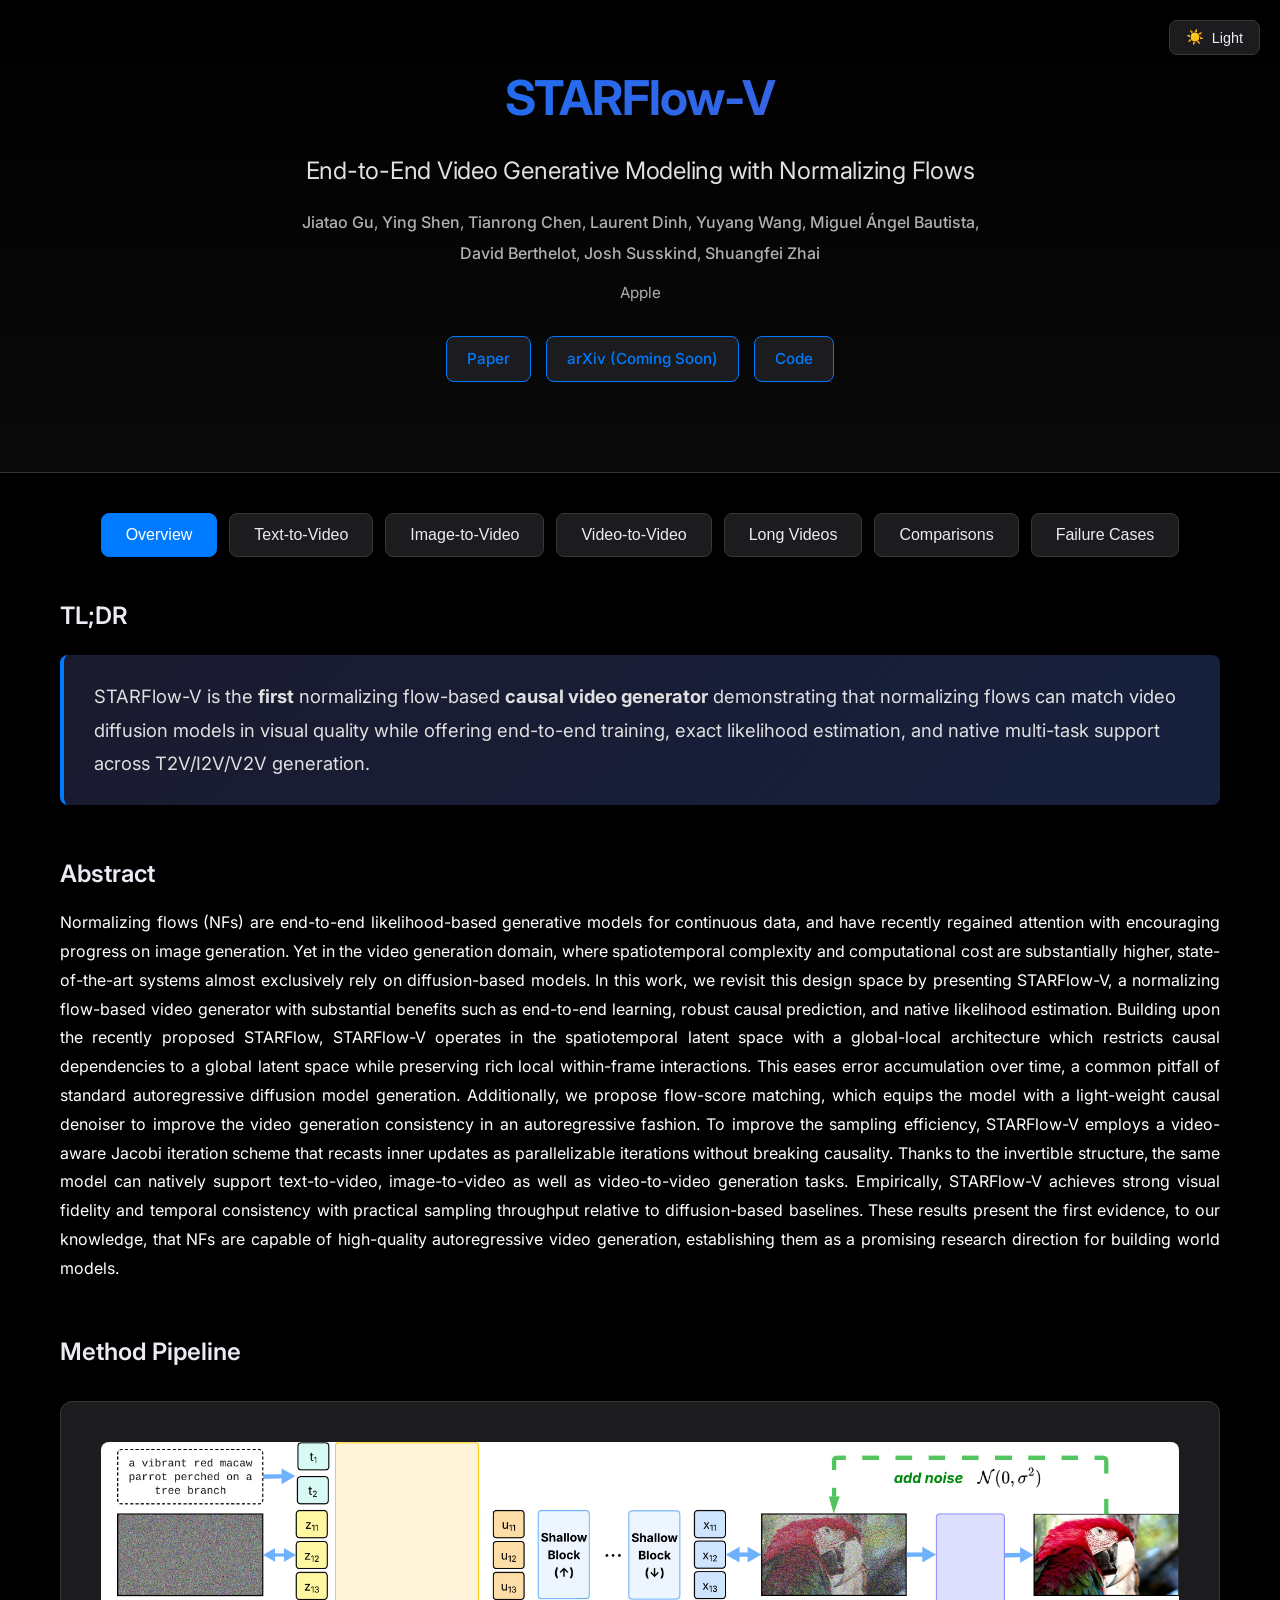
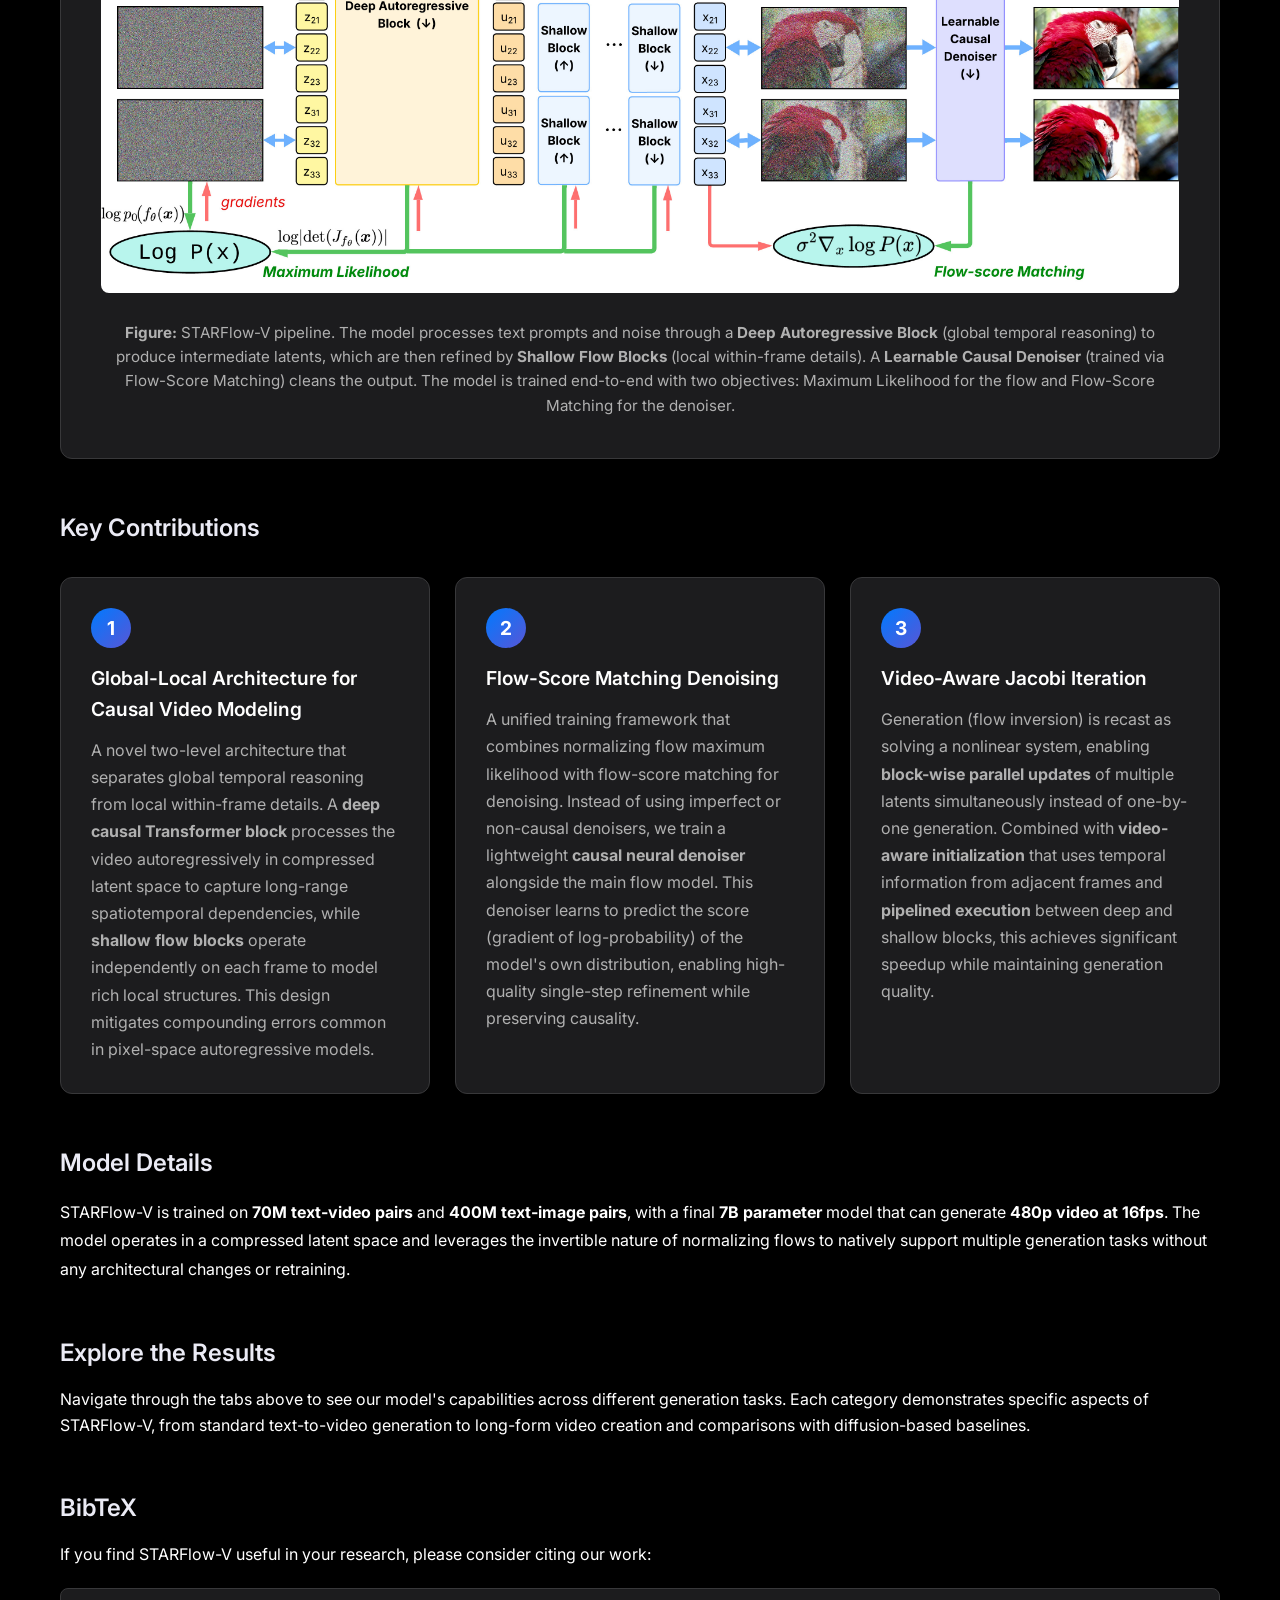
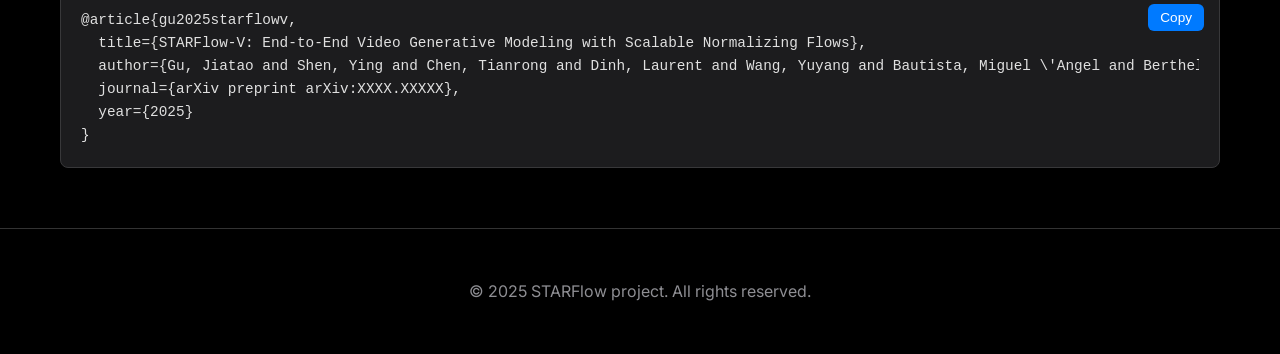
==== index.html @ ce89d1c2 "first commit" ====
<!DOCTYPE html>
<html lang="en">
<head>
    <meta charset="UTF-8">
    <meta name="viewport" content="width=device-width, initial-scale=1.0">
    <title>STARFlow-V: End-to-End Video Generative Modeling with Normalizing Flows</title>
    <link rel="preconnect" href="https://fonts.googleapis.com">
    <link rel="preconnect" href="https://fonts.gstatic.com" crossorigin>
    <link href="https://fonts.googleapis.com/css2?family=Inter:wght@300;400;500;600;700&display=swap" rel="stylesheet">
    <style>
        * { margin: 0; padding: 0; box-sizing: border-box; }

        body {
            font-family: 'Inter', system-ui, -webkit-system-font, 'Segoe UI', Roboto, sans-serif;
            background: #000;
            color: #fff;
            line-height: 1.6;
            font-weight: 400;
            transition: background-color 0.3s ease, color 0.3s ease;
        }

        body.light-mode {
            background: #fff;
            color: #000;
        }

        .container { max-width: 1200px; margin: 0 auto; padding: 0 20px; }
        
        header {
            text-align: center;
            padding: 60px 0;
            border-bottom: 1px solid #333;
            background: linear-gradient(180deg, #000 0%, #0a0a0a 100%);
            position: relative;
            transition: all 0.3s ease;
        }

        body.light-mode header {
            border-bottom: 1px solid #e0e0e0;
            background: linear-gradient(180deg, #fff 0%, #f5f5f5 100%);
        }

        header a {
            transition: color 0.2s ease;
        }

        header a:hover {
            color: #007AFF !important;
        }
        
        h1 {
            font-size: 3rem;
            font-weight: 700;
            margin-bottom: 15px;
            background: linear-gradient(135deg, #007AFF 0%, #5856D6 100%);
            -webkit-background-clip: text;
            -webkit-text-fill-color: transparent;
            background-clip: text;
            letter-spacing: -0.02em;
        }

        h2.subtitle {
            color: #E0E0E0;
            font-size: 1.5rem;
            font-weight: 400;
            letter-spacing: -0.01em;
            margin-bottom: 20px;
        }

        .subtitle {
            color: #999;
            font-size: 1.2rem;
            font-weight: 300;
            letter-spacing: 0.01em;
        }
        
        .tabs {
            display: flex;
            gap: 12px;
            margin: 40px 0;
            flex-wrap: wrap;
            justify-content: center;
        }
        
        .tab-button {
            padding: 12px 24px;
            background: #1C1C1E;
            border: 1px solid #38383A;
            color: #EBEBF5;
            cursor: pointer;
            border-radius: 8px;
            font-size: 1rem;
            font-weight: 500;
            transition: all 0.2s ease;
        }
        
        .tab-button:hover { background: #2C2C2E; transform: translateY(-2px); }
        .tab-button.active { background: #007AFF; border-color: #007AFF; color: #fff; }
        
        .tab-content { display: none; animation: fadeIn 0.3s ease; }
        .tab-content.active { display: block; }
        
        @keyframes fadeIn { from { opacity: 0; } to { opacity: 1; } }
        
        h2 { font-size: 2rem; font-weight: 600; margin-bottom: 15px; }
        h3 { font-size: 1.5rem; font-weight: 600; margin: 30px 0 15px 0; color: #EBEBF5; }
        .tab-content > p { color: #EBEBF5; margin-bottom: 40px; font-size: 1.1rem; }

        /* Overview section styles */
        .overview-section { margin-bottom: 50px; }
        .tldr-box {
            background: linear-gradient(135deg, #1a1a2e 0%, #16213e 100%);
            border-left: 4px solid #007AFF;
            padding: 25px 30px;
            border-radius: 8px;
            margin: 20px 0 40px 0;
        }
        .tldr-box p {
            font-size: 1.15rem;
            line-height: 1.8;
            color: #E0E0E0;
            margin: 0;
        }

        .contributions-grid {
            display: grid;
            grid-template-columns: repeat(3, 1fr);
            gap: 25px;
            margin: 30px 0;
        }

        .contribution-card {
            background: #1C1C1E;
            border-radius: 12px;
            padding: 30px;
            border: 1px solid #38383A;
            transition: all 0.3s ease;
        }

        .contribution-card:hover {
            transform: translateY(-4px);
            box-shadow: 0 8px 16px rgba(0, 122, 255, 0.2);
            border-color: #007AFF;
        }

        .contribution-number {
            display: inline-block;
            width: 40px;
            height: 40px;
            background: linear-gradient(135deg, #007AFF 0%, #5856D6 100%);
            border-radius: 50%;
            text-align: center;
            line-height: 40px;
            font-weight: 700;
            font-size: 1.2rem;
            margin-bottom: 15px;
        }

        .contribution-card h4 {
            font-size: 1.2rem;
            font-weight: 600;
            margin-bottom: 12px;
            color: #fff;
        }

        .contribution-card p {
            font-size: 1rem;
            line-height: 1.7;
            color: #B0B0B0;
            margin: 0;
        }

        .pipeline-diagram {
            background: #1C1C1E;
            border-radius: 12px;
            padding: 40px;
            margin: 30px 0;
            text-align: center;
            border: 1px solid #38383A;
        }

        .pipeline-diagram img {
            max-width: 100%;
            height: auto;
            border-radius: 8px;
        }

        .pipeline-placeholder {
            background: #0a0a0a;
            padding: 80px 40px;
            border-radius: 8px;
            border: 2px dashed #38383A;
        }

        .pipeline-placeholder p {
            color: #666;
            font-size: 1rem;
            margin: 0;
        }

        .paper-links {
            display: flex;
            gap: 15px;
            justify-content: center;
            margin: 30px 0;
            flex-wrap: wrap;
        }

        .paper-link {
            display: inline-flex;
            align-items: center;
            gap: 8px;
            padding: 10px 20px;
            background: #1C1C1E;
            border: 1px solid #007AFF;
            color: #007AFF;
            text-decoration: none;
            border-radius: 8px;
            font-weight: 500;
            font-size: 0.95rem;
            transition: all 0.2s ease;
        }

        .paper-link:hover {
            background: #007AFF;
            color: #fff;
            transform: translateY(-2px);
        }

        @media (max-width: 768px) {
            .contributions-grid {
                grid-template-columns: 1fr;
            }
        }
        
        .video-grid {
            display: grid;
            grid-template-columns: repeat(4, 1fr);
            gap: 30px;
            margin-bottom: 60px;
        }

        /* Image-to-Video section uses 2 columns */
        #image-to-video .video-grid {
            grid-template-columns: repeat(2, 1fr);
        }

        /* Video-to-Video section uses 3 columns */
        #video-to-video .video-grid {
            grid-template-columns: repeat(3, 1fr);
        }

        .video-item {
            background: #1C1C1E;
            border-radius: 12px;
            overflow: hidden;
            box-shadow: 0 4px 6px rgba(0, 0, 0, 0.3);
            transition: all 0.3s ease;
        }
        
        .video-item:hover { transform: translateY(-4px); box-shadow: 0 10px 20px rgba(0, 0, 0, 0.5); }
        
        video { width: 100%; display: block; background: #000; }

        .video-info { padding: 24px; }
        .video-info h3 { font-size: 1.1rem; font-weight: 600; margin-bottom: 12px; line-height: 1.4; }
        .video-details { color: #8E8E93; font-size: 0.9rem; }

        /* Image-to-Video specific styles */
        .side-by-side {
            display: grid;
            grid-template-columns: 1fr 1fr;
            gap: 10px;
        }

        .input-frame, .output-video {
            position: relative;
        }

        .input-frame img {
            width: 100%;
            display: block;
            background: #000;
            border-radius: 4px;
        }

        .side-by-side .label {
            text-align: center;
            font-size: 0.85rem;
            color: #8E8E93;
            margin-top: 8px;
            font-weight: 500;
        }

        /* Comparison specific styles */
        #comparisons .video-grid {
            display: grid;
            grid-template-columns: repeat(4, minmax(0, max-content));
            gap: 40px;
            justify-content: center;
        }

        #comparisons .video-item {
            max-width: none;
        }

        .comparison-labels {
            display: flex;
            justify-content: space-around;
            margin-bottom: 8px;
            gap: 10px;
        }

        .method-label {
            font-size: 0.55rem;
            font-weight: 400;
            color: #8E8E93;
            flex: 1;
            text-align: center;
        }

        .method-label:last-child {
            color: #007AFF;
        }

        footer { text-align: center; padding: 50px 0; border-top: 1px solid #333; margin-top: 60px; color: #8E8E93; }

        /* Back to top button */
        .back-to-top {
            position: fixed;
            bottom: 40px;
            right: 40px;
            width: 50px;
            height: 50px;
            background: #007AFF;
            color: #fff;
            border: none;
            border-radius: 50%;
            cursor: pointer;
            font-size: 24px;
            display: flex;
            align-items: center;
            justify-content: center;
            opacity: 0;
            visibility: hidden;
            transition: all 0.3s ease;
            box-shadow: 0 4px 12px rgba(0, 122, 255, 0.4);
            z-index: 1000;
        }

        .back-to-top.visible {
            opacity: 1;
            visibility: visible;
        }

        .back-to-top:hover {
            background: #0051D5;
            transform: translateY(-2px);
            box-shadow: 0 6px 16px rgba(0, 122, 255, 0.6);
        }

        /* Theme toggle button */
        .theme-toggle {
            position: absolute;
            top: 20px;
            right: 20px;
            padding: 8px 16px;
            background: #1C1C1E;
            border: 1px solid #38383A;
            color: #EBEBF5;
            cursor: pointer;
            border-radius: 8px;
            font-size: 0.9rem;
            font-weight: 500;
            transition: all 0.2s ease;
            display: flex;
            align-items: center;
            gap: 8px;
        }

        .theme-toggle:hover {
            background: #2C2C2E;
            transform: translateY(-2px);
        }

        body.light-mode .theme-toggle {
            background: #f0f0f0;
            border-color: #d0d0d0;
            color: #333;
        }

        body.light-mode .theme-toggle:hover {
            background: #e0e0e0;
        }

        /* Light mode styles */
        body.light-mode h2.subtitle {
            color: #333;
        }

        body.light-mode .subtitle {
            color: #666;
        }

        body.light-mode .tab-button {
            background: #f0f0f0;
            border-color: #d0d0d0;
            color: #333;
        }

        body.light-mode .tab-button:hover {
            background: #e0e0e0;
        }

        body.light-mode .tab-button.active {
            background: #007AFF;
            border-color: #007AFF;
            color: #fff;
        }

        body.light-mode .tldr-box {
            background: linear-gradient(135deg, #e6f0ff 0%, #e6e9ff 100%);
            border-left-color: #007AFF;
        }

        body.light-mode .tldr-box p {
            color: #333;
        }

        body.light-mode .contribution-card {
            background: #f8f8f8;
            border-color: #d0d0d0;
        }

        body.light-mode .contribution-card:hover {
            border-color: #007AFF;
        }

        body.light-mode .contribution-card h4 {
            color: #000;
        }

        body.light-mode .contribution-card p {
            color: #555;
        }

        body.light-mode .pipeline-diagram {
            background: #f8f8f8;
            border-color: #d0d0d0;
        }

        body.light-mode .pipeline-placeholder {
            background: #f0f0f0;
            border-color: #d0d0d0;
        }

        body.light-mode .pipeline-placeholder p {
            color: #999;
        }

        body.light-mode .paper-link {
            background: #f0f0f0;
            border-color: #007AFF;
            color: #007AFF;
        }

        body.light-mode .paper-link:hover {
            background: #007AFF;
            color: #fff;
        }

        body.light-mode .video-item {
            background: #f8f8f8;
            box-shadow: 0 4px 6px rgba(0, 0, 0, 0.1);
        }

        body.light-mode .video-item:hover {
            box-shadow: 0 10px 20px rgba(0, 0, 0, 0.15);
        }

        body.light-mode .video-info h3 {
            color: #000;
        }

        body.light-mode .video-details {
            color: #666;
        }

        body.light-mode .method-label {
            color: #666;
        }

        body.light-mode .method-label:last-child {
            color: #007AFF;
        }

        body.light-mode footer {
            border-top-color: #e0e0e0;
            color: #666;
        }

        body.light-mode p, body.light-mode h3 {
            color: #333;
        }

        body.light-mode h2 {
            color: #000;
        }

        body.light-mode header a {
            color: #555 !important;
        }

        body.light-mode header a:hover {
            color: #007AFF !important;
        }

        body.light-mode .pipeline-diagram p {
            color: #333 !important;
        }

        @media (max-width: 768px) {
            h1 { font-size: 2rem; }
            .subtitle { font-size: 1rem; }
            .video-grid { grid-template-columns: 1fr; gap: 20px; }
            .tabs { gap: 8px; }
            .tab-button { padding: 10px 18px; font-size: 0.9rem; }
            .back-to-top { bottom: 20px; right: 20px; width: 45px; height: 45px; font-size: 20px; }
            .theme-toggle { top: 10px; right: 10px; padding: 6px 12px; font-size: 0.85rem; }
        }
    </style>
</head>
<body>
    <header>
        <button class="theme-toggle" id="themeToggle" aria-label="Toggle theme">
            <span id="themeIcon">☀️</span>
            <span id="themeText">Light</span>
        </button>
        <div class="container">
            <h1>STARFlow-V</h1>
            <h2 class="subtitle">End-to-End Video Generative Modeling with Normalizing Flows</h2>

            <div style="margin: 20px 0; color: #B0B0B0; font-size: 1rem;">
                <p style="margin: 5px 0;">
                    <a href="https://jiataogu.me" style="font-weight: 500; color: #B0B0B0; text-decoration: none;">Jiatao Gu</a>,
                    <a href="https://yingshen-ys.github.io" style="font-weight: 500; color: #B0B0B0; text-decoration: none;">Ying Shen</a>,
                    <a href="https://scholar.google.com/citations?user=r9D3Fg50gMoC&hl=zh-CN" style="font-weight: 500; color: #B0B0B0; text-decoration: none;">Tianrong Chen</a>,
                    <a href="https://laurent-dinh.github.io" style="font-weight: 500; color: #B0B0B0; text-decoration: none;">Laurent Dinh</a>,
                    <a href="https://yuyangw.github.io" style="font-weight: 500; color: #B0B0B0; text-decoration: none;">Yuyang Wang</a>,
                    <a href="http://miguelbautista.info/" style="font-weight: 500; color: #B0B0B0; text-decoration: none;">Miguel Ángel Bautista</a>,
                    </p>
                <p style="margin: 5px 0;">
                    <a href="https://david-berthelot.github.io" style="font-weight: 500; color: #B0B0B0; text-decoration: none;">David Berthelot</a>,
                    <a href="https://scholar.google.com/citations?user=Sv2TGqsAAAAJ" style="font-weight: 500; color: #B0B0B0; text-decoration: none;">Josh Susskind</a>,
                    <a href="https://scholar.google.com/citations?user=G6vdBYsAAAAJ&hl=en" style="font-weight: 500; color: #B0B0B0; text-decoration: none;">Shuangfei Zhai</a>
                </p>
                <p style="margin: 15px 0 5px 0; font-size: 0.95rem;">
                    Apple
                </p>
            </div>

            <div class="paper-links">
                <a href="paper.pdf" class="paper-link">Paper</a>
                <a href="#" class="paper-link">arXiv (Coming Soon)</a>
                <a href="https://github.com/apple/ml-starflow" class="paper-link">Code</a>
            </div>
        </div>
    </header>

    <main>
        <div class="container">
            <nav class="tabs">
                <button class="tab-button active" data-tab="overview">Overview</button>
                <button class="tab-button" data-tab="text-to-video">Text-to-Video</button>
                <button class="tab-button" data-tab="image-to-video">Image-to-Video</button>
                <button class="tab-button" data-tab="video-to-video">Video-to-Video</button>
                <button class="tab-button" data-tab="longer-generation">Long Videos</button>
                <button class="tab-button" data-tab="comparisons">Comparisons</button>
                <button class="tab-button" data-tab="failure-cases">Failure Cases</button>
            </nav>


















































































            <section id="overview" class="tab-content active">
                <!-- <h2>Overview</h2> -->
                <div class="overview-section">
                    <h3>TL;DR</h3>
                    <div class="tldr-box">
                        <p>
                            STARFlow-V is the <b>first</b> normalizing flow-based <b>causal video generator</b> demonstrating that normalizing flows can match video diffusion models in visual quality while offering end-to-end training, exact likelihood estimation, and native multi-task support across T2V/I2V/V2V generation.
                        </p>
                    </div>
                </div>

                <div class="overview-section">
                    <h3>Abstract</h3>
                    <p style="line-height: 1.8; text-align: justify;">
                        Normalizing flows (NFs) are end-to-end likelihood-based generative models for continuous data, and have recently regained attention with encouraging progress on image generation. Yet in the video generation domain, where spatiotemporal complexity and computational cost are substantially higher, state-of-the-art systems almost exclusively rely on diffusion-based models. In this work, we revisit this design space by presenting STARFlow-V, a normalizing flow-based video generator with substantial benefits such as end-to-end learning, robust causal prediction, and native likelihood estimation. Building upon the recently proposed STARFlow, STARFlow-V operates in the spatiotemporal latent space with a global-local architecture which restricts causal dependencies to a global latent space while preserving rich local within-frame interactions. This eases error accumulation over time, a common pitfall of standard autoregressive diffusion model generation. Additionally, we propose flow-score matching, which equips the model with a light-weight causal denoiser to improve the video generation consistency in an autoregressive fashion. To improve the sampling efficiency, STARFlow-V employs a video-aware Jacobi iteration scheme that recasts inner updates as parallelizable iterations without breaking causality. Thanks to the invertible structure, the same model can natively support text-to-video, image-to-video as well as video-to-video generation tasks. Empirically, STARFlow-V achieves strong visual fidelity and temporal consistency with practical sampling throughput relative to diffusion-based baselines. These results present the first evidence, to our knowledge, that NFs are capable of high-quality autoregressive video generation, establishing them as a promising research direction for building world models.
                    </p>
                </div>

                <div class="overview-section">
                    <h3>Method Pipeline</h3>
                    <div class="pipeline-diagram">
                        <img src="pipeline_v3.jpeg" alt="STARFlow-V Pipeline">
                        <p style="margin-top: 20px; color: #B0B0B0; font-size: 0.95rem; line-height: 1.6;">
                            <strong>Figure:</strong> STARFlow-V pipeline. The model processes text prompts and noise through a
                            <strong>Deep Autoregressive Block</strong> (global temporal reasoning) to produce intermediate latents,
                            which are then refined by <strong>Shallow Flow Blocks</strong> (local within-frame details).
                            A <strong>Learnable Causal Denoiser</strong> (trained via Flow-Score Matching) cleans the output.
                            The model is trained end-to-end with two objectives: Maximum Likelihood for the flow and
                            Flow-Score Matching for the denoiser.
                        </p>
                    </div>
                </div>

                <div class="overview-section">
                    <h3>Key Contributions</h3>
                    <div class="contributions-grid">
                        <div class="contribution-card">
                            <div class="contribution-number">1</div>
                            <h4>Global-Local Architecture for Causal Video Modeling</h4>
                            <p>
                                A novel two-level architecture that separates global temporal reasoning from local within-frame details.
                                A <strong>deep causal Transformer block</strong> processes the video autoregressively in compressed latent space
                                to capture long-range spatiotemporal dependencies, while <strong>shallow flow blocks</strong> operate independently
                                on each frame to model rich local structures. This design mitigates compounding errors common in pixel-space
                                autoregressive models.
                            </p>
                        </div>

                        <div class="contribution-card">
                            <div class="contribution-number">2</div>
                            <h4>Flow-Score Matching Denoising</h4>
                            <p>
                                A unified training framework that combines normalizing flow maximum likelihood with flow-score matching
                                for denoising. Instead of using imperfect or non-causal denoisers, we train a lightweight <strong>causal
                                neural denoiser</strong> alongside the main flow model. This denoiser learns to predict the score (gradient
                                of log-probability) of the model's own distribution, enabling high-quality single-step refinement while
                                preserving causality.
                            </p>
                        </div>

                        <div class="contribution-card">
                            <div class="contribution-number">3</div>
                            <h4>Video-Aware Jacobi Iteration</h4>
                            <p>
                                Generation (flow inversion) is recast as solving a nonlinear system, enabling <strong>block-wise
                                parallel updates</strong> of multiple latents simultaneously instead of one-by-one generation.
                                Combined with <strong>video-aware initialization</strong> that uses temporal information from adjacent
                                frames and <strong>pipelined execution</strong> between deep and shallow blocks, this achieves significant
                                speedup while maintaining generation quality.
                            </p>
                        </div>
                    </div>
                </div>

                <div class="overview-section">
                    <h3>Model Details</h3>
                    <p style="line-height: 1.8;">
                        STARFlow-V is trained on <strong>70M text-video pairs</strong> and <strong>400M text-image pairs</strong>,
                        with a final <strong>7B parameter</strong> model that can generate <strong>480p video at 16fps</strong>.
                        The model operates in a compressed latent space and leverages the invertible nature of normalizing flows
                        to natively support multiple generation tasks without any architectural changes or retraining.
                    </p>
                    <!-- <p style="line-height: 1.8; margin-top: 15px;">
                        On the <strong>VBench benchmark</strong>, STARFlow-V achieves performance comparable to recent autoregressive
                        diffusion models, significantly closing the quality gap between normalizing flows and diffusion models for
                        video generation. The model demonstrates superior temporal consistency, especially in long-horizon generation
                        (up to 30 seconds), where competing autoregressive models often exhibit blurring, color drift, or content collapse.
                    </p> -->
                </div>

                <div class="overview-section">
                    <h3>Explore the Results</h3>
                    <p>
                        Navigate through the tabs above to see our model's capabilities across different generation tasks.
                        Each category demonstrates specific aspects of STARFlow-V, from standard text-to-video generation
                        to long-form video creation and comparisons with diffusion-based baselines.
                    </p>
                </div>

                <div class="overview-section">
                    <h3>BibTeX</h3>
                    <p style="margin-bottom: 20px;">If you find STARFlow-V useful in your research, please consider citing our work:</p>
                    <div style="background: #1C1C1E; border-radius: 8px; padding: 20px; border: 1px solid #38383A; position: relative;">
                        <button onclick="copyBibtex()" style="position: absolute; top: 15px; right: 15px; padding: 6px 12px; background: #007AFF; color: white; border: none; border-radius: 6px; cursor: pointer; font-size: 0.85rem; font-weight: 500;">Copy</button>
                        <pre id="bibtex-code" style="margin: 0; color: #E0E0E0; font-family: 'Courier New', monospace; font-size: 0.9rem; line-height: 1.6; overflow-x: auto; padding-right: 80px;">@article{gu2025starflowv,
  title={STARFlow-V: End-to-End Video Generative Modeling with Scalable Normalizing Flows},
  author={Gu, Jiatao and Shen, Ying and Chen, Tianrong and Dinh, Laurent and Wang, Yuyang and Bautista, Miguel \'Angel and Berthelot, David and Susskind, Josh and Zhai, Shuangfei},
  journal={arXiv preprint arXiv:XXXX.XXXXX},
  year={2025}
}</pre>
                    </div>
                </div>
            </section>

            <section id="text-to-video" class="tab-content">

                <h2>Text-to-Video Generation</h2>
                <p>Our model generates high-quality videos directly from text descriptions.</p>

                <div class="video-grid">
                    <div class="video-item">
                        <video autoplay muted loop playsinline controls>
                            <source src="videos/text-to-video/a_border_collie_balancing_on.mp4" type="video/mp4">
                        </video>
                        <div class="video-info">
                            <h3>"a border collie balancing on a fallen log over a shallow stream; locked-off shot with gentle world motion; natural lighting"</h3>
                            <p class="video-details">480p • 16fps • 5s</p>
                        </div>
                    </div>
                    <div class="video-item">
                        <video autoplay muted loop playsinline controls>
                            <source src="videos/text-to-video/a_campfire_crackling_with_embers.mp4" type="video/mp4">
                        </video>
                        <div class="video-info">
                            <h3>"a campfire crackling with embers lifting; static shot; night warmth, ultra-realistic, 4K 2"</h3>
                            <p class="video-details">480p • 16fps • 5s</p>
                        </div>
                    </div>
                    <div class="video-item">
                        <video autoplay muted loop playsinline controls>
                            <source src="videos/text-to-video/a_cassowary_stepping_through_rainforest.mp4" type="video/mp4">
                        </video>
                        <div class="video-info">
                            <h3>"a cassowary stepping through rainforest shade; locked-off telephoto with soft bokeh; golden-hour warmth, ultra-realistic, 4K."</h3>
                            <p class="video-details">480p • 16fps • 5s</p>
                        </div>
                    </div>
                    <div class="video-item">
                        <video autoplay muted loop playsinline controls>
                            <source src="videos/text-to-video/a_chameleon_rolling_its_eyes.mp4" type="video/mp4">
                        </video>
                        <div class="video-info">
                            <h3>"a chameleon rolling its eyes in different directions; handheld with minimal sway; overcast soft light, ultra-realistic, 4K; soft"</h3>
                            <p class="video-details">480p • 16fps • 5s</p>
                        </div>
                    </div>
                    <div class="video-item">
                        <video autoplay muted loop playsinline controls>
                            <source src="videos/text-to-video/a_chef_tossing_vegetables_in.mp4" type="video/mp4">
                        </video>
                        <div class="video-info">
                            <h3>"a chef tossing vegetables in a pan; medium shot; stovetop glow, ultra-realistic, 4K."</h3>
                            <p class="video-details">480p • 16fps • 5s</p>
                        </div>
                    </div>
                    <div class="video-item">
                        <video autoplay muted loop playsinline controls>
                            <source src="videos/text-to-video/a_chipmunk_stuffing_seeds_into.mp4" type="video/mp4">
                        </video>
                        <div class="video-info">
                            <h3>"a chipmunk stuffing seeds into full cheeks; locked-off shot with gentle world motion; blue-hour ambience, ultra-realistic, 4K; l"</h3>
                            <p class="video-details">480p • 16fps • 5s</p>
                        </div>
                    </div>
                    <div class="video-item">
                        <video autoplay muted loop playsinline controls>
                            <source src="videos/text-to-video/a_colorful_nebula_drifting_with.mp4" type="video/mp4">
                        </video>
                        <div class="video-info">
                            <h3>"a colorful nebula drifting with subtle motion; locked-off shot with gentle world motion; natural lighting, ultra-realistic, 4K;"</h3>
                            <p class="video-details">480p • 16fps • 5s</p>
                        </div>
                    </div>
                    <div class="video-item">
                        <video autoplay muted loop playsinline controls>
                            <source src="videos/text-to-video/a_corgi_wearing_neonpink_sunglasses.mp4" type="video/mp4">
                        </video>
                        <div class="video-info">
                            <h3>"a corgi wearing neon-pink sunglasses on a sunlit pier; drone orbit with steady altitude hold; light film grain for realism; gold"</h3>
                            <p class="video-details">480p • 16fps • 5s</p>
                        </div>
                    </div>
                    <div class="video-item">
                        <video autoplay muted loop playsinline controls>
                            <source src="videos/text-to-video/a_giant_panda_nibbling_a.mp4" type="video/mp4">
                        </video>
                        <div class="video-info">
                            <h3>"a giant panda nibbling a bamboo shoot; cinematic handheld at eye level; natural lighting, ultra-realistic, 4K."</h3>
                            <p class="video-details">480p • 16fps • 5s</p>
                        </div>
                    </div>
                    <div class="video-item">
                        <video autoplay muted loop playsinline controls>
                            <source src="videos/text-to-video/a_heron_stepping_carefully_in.mp4" type="video/mp4">
                        </video>
                        <div class="video-info">
                            <h3>"a heron stepping carefully in marsh shallows; handheld with minimal sway; overcast soft light, ultra-realistic, 4K; soft depth o"</h3>
                            <p class="video-details">480p • 16fps • 5s</p>
                        </div>
                    </div>
                    <div class="video-item">
                        <video autoplay muted loop playsinline controls>
                            <source src="videos/text-to-video/a_humanoid_robot_practicing_slow.mp4" type="video/mp4">
                        </video>
                        <div class="video-info">
                            <h3>"a humanoid robot practicing slow tai chi in a plaza; handheld with minimal sway; blue-hour ambience, ultra-realistic, 4K; occasi"</h3>
                            <p class="video-details">480p • 16fps • 5s</p>
                        </div>
                    </div>
                    <div class="video-item">
                        <video autoplay muted loop playsinline controls>
                            <source src="videos/text-to-video/a_kettle_venting_steam_on.mp4" type="video/mp4">
                        </video>
                        <div class="video-info">
                            <h3>"a kettle venting steam on a stove; static composition with foreground elements drifting; light film grain for realism; window li"</h3>
                            <p class="video-details">480p • 16fps • 5s</p>
                        </div>
                    </div>
                    <div class="video-item">
                        <video autoplay muted loop playsinline controls>
                            <source src="videos/text-to-video/a_penguin_waddling_across_wet.mp4" type="video/mp4">
                        </video>
                        <div class="video-info">
                            <h3>"a penguin waddling across wet rocks; gentle push-in from a stable tripod; overcast soft light, ultra-realistic, 4K; soft depth o"</h3>
                            <p class="video-details">480p • 16fps • 5s</p>
                        </div>
                    </div>
                    <div class="video-item">
                        <video autoplay muted loop playsinline controls>
                            <source src="videos/text-to-video/a_potter_shaping_clay_on.mp4" type="video/mp4">
                        </video>
                        <div class="video-info">
                            <h3>"a potter shaping clay on a spinning wheel; low-angle tilt up revealing the scene; occasional lens flare at frame edge; clean stu"</h3>
                            <p class="video-details">480p • 16fps • 5s</p>
                        </div>
                    </div>
                    <div class="video-item">
                        <video autoplay muted loop playsinline controls>
                            <source src="videos/text-to-video/a_puffin_turning_its_head.mp4" type="video/mp4">
                        </video>
                        <div class="video-info">
                            <h3>"a puffin turning its head with a beak full of fish; gentle push-in from a stable tripod; natural lighting, ultra-realistic, 4K;"</h3>
                            <p class="video-details">480p • 16fps • 5s</p>
                        </div>
                    </div>
                    <div class="video-item">
                        <video autoplay muted loop playsinline controls>
                            <source src="videos/text-to-video/a_rooftop_garden_swaying_in.mp4" type="video/mp4">
                        </video>
                        <div class="video-info">
                            <h3>"a rooftop garden swaying in wind; smooth dolly-in along ground-level sliders; soft depth of field and creamy bokeh; candlelit gl"</h3>
                            <p class="video-details">480p • 16fps • 5s</p>
                        </div>
                    </div>
                    <div class="video-item">
                        <video autoplay muted loop playsinline controls>
                            <source src="videos/text-to-video/a_sailboat_drifting_on_calm.mp4" type="video/mp4">
                        </video>
                        <div class="video-info">
                            <h3>"a sailboat drifting on calm water; wide shot; hazy sunlight, ultra-realistic, 4K."</h3>
                            <p class="video-details">480p • 16fps • 5s</p>
                        </div>
                    </div>
                    <div class="video-item">
                        <video autoplay muted loop playsinline controls>
                            <source src="videos/text-to-video/a_sheep_flock_drifting_across.mp4" type="video/mp4">
                        </video>
                        <div class="video-info">
                            <h3>"a sheep flock drifting across a grassy hillside; locked-off shot with gentle world motion; golden-hour warmth, ultra-realistic,"</h3>
                            <p class="video-details">480p • 16fps • 5s</p>
                        </div>
                    </div>
                    <div class="video-item">
                        <video autoplay muted loop playsinline controls>
                            <source src="videos/text-to-video/a_skier_floating_through_fresh.mp4" type="video/mp4">
                        </video>
                        <div class="video-info">
                            <h3>"a skier floating through fresh powder; slow gimbal push-in with subtle handheld micro-shake; light film grain for realism; misty"</h3>
                            <p class="video-details">480p • 16fps • 5s</p>
                        </div>
                    </div>
                    <div class="video-item">
                        <video autoplay muted loop playsinline controls>
                            <source src="videos/text-to-video/a_small_service_robot_trundling.mp4" type="video/mp4">
                        </video>
                        <div class="video-info">
                            <h3>"a small service robot trundling down a neon alley; handheld with minimal sway; blue-hour ambience, ultra-realistic, 4K; natural"</h3>
                            <p class="video-details">480p • 16fps • 5s</p>
                        </div>
                    </div>
                    <div class="video-item">
                        <video autoplay muted loop playsinline controls>
                            <source src="videos/text-to-video/a_snail_extending_its_eyestalks.mp4" type="video/mp4">
                        </video>
                        <div class="video-info">
                            <h3>"a snail extending its eyestalks after a light mist; gentle push-in from a stable tripod; blue-hour ambience, ultra-realistic, 4K"</h3>
                            <p class="video-details">480p • 16fps • 5s</p>
                        </div>
                    </div>
                    <div class="video-item">
                        <video autoplay muted loop playsinline controls>
                            <source src="videos/text-to-video/a_starfish_gripping_a_tidepool.mp4" type="video/mp4">
                        </video>
                        <div class="video-info">
                            <h3>"a starfish gripping a tidepool rock as water swirls; gentle push-in from a stable tripod; natural lighting, ultra-realistic, 4K;"</h3>
                            <p class="video-details">480p • 16fps • 5s</p>
                        </div>
                    </div>
                    <div class="video-item">
                        <video autoplay muted loop playsinline controls>
                            <source src="videos/text-to-video/a_tram_sliding_past_in.mp4" type="video/mp4">
                        </video>
                        <div class="video-info">
                            <h3>"a tram sliding past in light rain; handheld follow with natural breathing sway; a faint fingerprint smudge catching light; harsh"</h3>
                            <p class="video-details">480p • 16fps • 5s</p>
                        </div>
                    </div>
                    <div class="video-item">
                        <video autoplay muted loop playsinline controls>
                            <source src="videos/text-to-video/a_zebra_flicking_its_tail.mp4" type="video/mp4">
                        </video>
                        <div class="video-info">
                            <h3>"a zebra flicking its tail in warm savanna light; slow pan across the scene; golden-hour warmth, ultra-realistic, 4K; light film"</h3>
                            <p class="video-details">480p • 16fps • 5s</p>
                        </div>
                    </div>
                    <div class="video-item">
                        <video autoplay muted loop playsinline controls>
                            <source src="videos/text-to-video/aerial_shot_flying_low_over.mp4" type="video/mp4">
                        </video>
                        <div class="video-info">
                            <h3>"aerial shot flying low over rolling sand dunes patterned by the wind."</h3>
                            <p class="video-details">480p • 16fps • 5s</p>
                        </div>
                    </div>
                    <div class="video-item">
                        <video autoplay muted loop playsinline controls>
                            <source src="videos/text-to-video/an_ostrich_scanning_an_open.mp4" type="video/mp4">
                        </video>
                        <div class="video-info">
                            <h3>"an ostrich scanning an open plain; slow gimbal push-in; overcast soft light; ultra-realistic, 4K."</h3>
                            <p class="video-details">480p • 16fps • 5s</p>
                        </div>
                    </div>
                    <div class="video-item">
                        <video autoplay muted loop playsinline controls>
                            <source src="videos/text-to-video/carbonation_rising_in_a_glass.mp4" type="video/mp4">
                        </video>
                        <div class="video-info">
                            <h3>"carbonation rising in a glass of seltzer; shallow parallax orbit at chest height; tiny focus breathing during rack focus; golden"</h3>
                            <p class="video-details">480p • 16fps • 5s</p>
                        </div>
                    </div>
                    <div class="video-item">
                        <video autoplay muted loop playsinline controls>
                            <source src="videos/text-to-video/cherry_blossoms_falling_along_a.mp4" type="video/mp4">
                        </video>
                        <div class="video-info">
                            <h3>"cherry blossoms falling along a riverside path; locked-off shot with gentle world motion; natural lighting, ultra-realistic, 4K;"</h3>
                            <p class="video-details">480p • 16fps • 5s</p>
                        </div>
                    </div>
                    <div class="video-item">
                        <video autoplay muted loop playsinline controls>
                            <source src="videos/text-to-video/closeup_shot_of_a_wind.mp4" type="video/mp4">
                        </video>
                        <div class="video-info">
                            <h3>"close-up shot of a wind chime gently moving and ringing in a light breeze."</h3>
                            <p class="video-details">480p • 16fps • 5s</p>
                        </div>
                    </div>
                    <div class="video-item">
                        <video autoplay muted loop playsinline controls>
                            <source src="videos/text-to-video/drone_shot_flying_low_over.mp4" type="video/mp4">
                        </video>
                        <div class="video-info">
                            <h3>"drone shot flying low over a lavender field with rows converging to the horizon."</h3>
                            <p class="video-details">480p • 16fps • 5s</p>
                        </div>
                    </div>
                    <div class="video-item">
                        <video autoplay muted loop playsinline controls>
                            <source src="videos/text-to-video/forward_dolly_shot_through_a.mp4" type="video/mp4">
                        </video>
                        <div class="video-info">
                            <h3>" forward dolly shot through a narrow alley full of hanging lanterns and street food stalls."</h3>
                            <p class="video-details">480p • 16fps • 5s</p>
                        </div>
                    </div>
                    <div class="video-item">
                        <video autoplay muted loop playsinline controls>
                            <source src="videos/text-to-video/lavender_swaying_with_bees_passing.mp4" type="video/mp4">
                        </video>
                        <div class="video-info">
                            <h3>"lavender swaying with bees passing through; gentle push-in from a stable tripod; overcast soft light, ultra-realistic, 4K; soft"</h3>
                            <p class="video-details">480p • 16fps • 5s</p>
                        </div>
                    </div>
                    <div class="video-item">
                        <video autoplay muted loop playsinline controls>
                            <source src="videos/text-to-video/macro_shot_of_a_ladybug.mp4" type="video/mp4">
                        </video>
                        <div class="video-info">
                            <h3>" macro shot of a ladybug crawling along the edge of a green leaf."</h3>
                            <p class="video-details">480p • 16fps • 5s</p>
                        </div>
                    </div>
                    <div class="video-item">
                        <video autoplay muted loop playsinline controls>
                            <source src="videos/text-to-video/macro_shot_of_ink_swirling.mp4" type="video/mp4">
                        </video>
                        <div class="video-info">
                            <h3>" macro shot of ink swirling and mixing in a glass of water against a white background."</h3>
                            <p class="video-details">480p • 16fps • 5s</p>
                        </div>
                    </div>
                    <div class="video-item">
                        <video autoplay muted loop playsinline controls>
                            <source src="videos/text-to-video/macro_shot_of_raindrops_rippling.mp4" type="video/mp4">
                        </video>
                        <div class="video-info">
                            <h3>" macro shot of raindrops rippling on a calm pond with concentric circles overlapping."</h3>
                            <p class="video-details">480p • 16fps • 5s</p>
                        </div>
                    </div>
                    <div class="video-item">
                        <video autoplay muted loop playsinline controls>
                            <source src="videos/text-to-video/paper_lanterns_bobbing_in_a.mp4" type="video/mp4">
                        </video>
                        <div class="video-info">
                            <h3>"paper lanterns bobbing in a night festival; over-the-shoulder follow maintaining subject center; soft depth of field and creamy"</h3>
                            <p class="video-details">480p • 16fps • 5s</p>
                        </div>
                    </div>
                    <div class="video-item">
                        <video autoplay muted loop playsinline controls>
                            <source src="videos/text-to-video/shot_of_a_drone_circling.mp4" type="video/mp4">
                        </video>
                        <div class="video-info">
                            <h3>" shot of a drone circling a small island surrounded by clear blue water."</h3>
                            <p class="video-details">480p • 16fps • 5s</p>
                        </div>
                    </div>
                    <div class="video-item">
                        <video autoplay muted loop playsinline controls>
                            <source src="videos/text-to-video/shot_of_a_drone_flying.mp4" type="video/mp4">
                        </video>
                        <div class="video-info">
                            <h3>" shot of a drone flying over a patch of colorful autumn forest."</h3>
                            <p class="video-details">480p • 16fps • 5s</p>
                        </div>
                    </div>
                    <div class="video-item">
                        <video autoplay muted loop playsinline controls>
                            <source src="videos/text-to-video/shot_of_a_snow_globe.mp4" type="video/mp4">
                        </video>
                        <div class="video-info">
                            <h3>" shot of a snow globe being shaken, flakes swirling around a tiny village."</h3>
                            <p class="video-details">480p • 16fps • 5s</p>
                        </div>
                    </div>
                    <div class="video-item">
                        <video autoplay muted loop playsinline controls>
                            <source src="videos/text-to-video/steam_rising_from_a_cup.mp4" type="video/mp4">
                        </video>
                        <div class="video-info">
                            <h3>"steam rising from a cup of tea by a window; locked-off shot; soft morning light, ultra-realistic, 4K. 2"</h3>
                            <p class="video-details">480p • 16fps • 5s</p>
                        </div>
                    </div>
                    <div class="video-item">
                        <video autoplay muted loop playsinline controls>
                            <source src="videos/text-to-video/timelapse_of_stars_streaking_across.mp4" type="video/mp4">
                        </video>
                        <div class="video-info">
                            <h3>" timelapse of stars streaking across the night sky above a desert landscape."</h3>
                            <p class="video-details">480p • 16fps • 5s</p>
                        </div>
                    </div>
                    <div class="video-item">
                        <video autoplay muted loop playsinline controls>
                            <source src="videos/text-to-video/underwater_shot_of_koi_fish.mp4" type="video/mp4">
                        </video>
                        <div class="video-info">
                            <h3>" underwater shot of koi fish gliding past colorful pebbles in a clear pond."</h3>
                            <p class="video-details">480p • 16fps • 5s</p>
                        </div>
                    </div>
                    <div class="video-item">
                        <video autoplay muted loop playsinline controls>
                            <source src="videos/text-to-video/wide_shot_of_waves_crashing.mp4" type="video/mp4">
                        </video>
                        <div class="video-info">
                            <h3>" wide shot of waves crashing dramatically against black volcanic rocks at the coast."</h3>
                            <p class="video-details">480p • 16fps • 5s</p>
                        </div>
                    </div>
                    <div class="video-item">
                        <video autoplay muted loop playsinline controls>
                            <source src="videos/text-to-video/wisteria_clusters_swinging_under_a.mp4" type="video/mp4">
                        </video>
                        <div class="video-info">
                            <h3>"wisteria clusters swinging under a pergola; locked-off shot with gentle world motion; natural lighting, ultra-realistic, 4K; lig"</h3>
                            <p class="video-details">480p • 16fps • 5s</p>
                        </div>
                    </div>
                </div>
            </section>

            <section id="image-to-video" class="tab-content">
                <h2>Image-to-Video Generation</h2>
                <p>Generate videos from input images while maintaining temporal consistency. Due to the autoregressive nature of our model, we don't need to change the architecture at all—one model handles all tasks seamlessly.</p>

                <div class="video-grid">
                    <div class="video-item image-to-video-item">
                        <div class="side-by-side">
                            <div class="input-frame">
                                <img src="videos/image-to-video/001.png" alt="Input image">
                                <p class="label">Input Image</p>
                            </div>
                            <div class="output-video">
                                <video autoplay muted loop playsinline controls>
                                    <source src="videos/image-to-video/001.mp4" type="video/mp4">
                                </video>
                                <p class="label">Generated Video</p>
                            </div>
                        </div>
                        <div class="video-info">
                            <p class="video-details">480p • 16fps • 5s</p>
                        </div>
                    </div>
                    <div class="video-item image-to-video-item">
                        <div class="side-by-side">
                            <div class="input-frame">
                                <img src="videos/image-to-video/002.png" alt="Input image">
                                <p class="label">Input Image</p>
                            </div>
                            <div class="output-video">
                                <video autoplay muted loop playsinline controls>
                                    <source src="videos/image-to-video/002.mp4" type="video/mp4">
                                </video>
                                <p class="label">Generated Video</p>
                            </div>
                        </div>
                        <div class="video-info">
                            <p class="video-details">480p • 16fps • 5s</p>
                        </div>
                    </div>
                    <div class="video-item image-to-video-item">
                        <div class="side-by-side">
                            <div class="input-frame">
                                <img src="videos/image-to-video/003.png" alt="Input image">
                                <p class="label">Input Image</p>
                            </div>
                            <div class="output-video">
                                <video autoplay muted loop playsinline controls>
                                    <source src="videos/image-to-video/003.mp4" type="video/mp4">
                                </video>
                                <p class="label">Generated Video</p>
                            </div>
                        </div>
                        <div class="video-info">
                            <p class="video-details">480p • 16fps • 5s</p>
                        </div>
                    </div>
                    <div class="video-item image-to-video-item">
                        <div class="side-by-side">
                            <div class="input-frame">
                                <img src="videos/image-to-video/004.png" alt="Input image">
                                <p class="label">Input Image</p>
                            </div>
                            <div class="output-video">
                                <video autoplay muted loop playsinline controls>
                                    <source src="videos/image-to-video/004.mp4" type="video/mp4">
                                </video>
                                <p class="label">Generated Video</p>
                            </div>
                        </div>
                        <div class="video-info">
                            <p class="video-details">480p • 16fps • 5s</p>
                        </div>
                    </div>
                    <div class="video-item image-to-video-item">
                        <div class="side-by-side">
                            <div class="input-frame">
                                <img src="videos/image-to-video/005.png" alt="Input image">
                                <p class="label">Input Image</p>
                            </div>
                            <div class="output-video">
                                <video autoplay muted loop playsinline controls>
                                    <source src="videos/image-to-video/005.mp4" type="video/mp4">
                                </video>
                                <p class="label">Generated Video</p>
                            </div>
                        </div>
                        <div class="video-info">
                            <p class="video-details">480p • 16fps • 5s</p>
                        </div>
                    </div>
                    <div class="video-item image-to-video-item">
                        <div class="side-by-side">
                            <div class="input-frame">
                                <img src="videos/image-to-video/006.png" alt="Input image">
                                <p class="label">Input Image</p>
                            </div>
                            <div class="output-video">
                                <video autoplay muted loop playsinline controls>
                                    <source src="videos/image-to-video/006.mp4" type="video/mp4">
                                </video>
                                <p class="label">Generated Video</p>
                            </div>
                        </div>
                        <div class="video-info">
                            <p class="video-details">480p • 16fps • 5s</p>
                        </div>
                    </div>
                    <div class="video-item image-to-video-item">
                        <div class="side-by-side">
                            <div class="input-frame">
                                <img src="videos/image-to-video/007.png" alt="Input image">
                                <p class="label">Input Image</p>
                            </div>
                            <div class="output-video">
                                <video autoplay muted loop playsinline controls>
                                    <source src="videos/image-to-video/007.mp4" type="video/mp4">
                                </video>
                                <p class="label">Generated Video</p>
                            </div>
                        </div>
                        <div class="video-info">
                            <p class="video-details">480p • 16fps • 5s</p>
                        </div>
                    </div>
                    <div class="video-item image-to-video-item">
                        <div class="side-by-side">
                            <div class="input-frame">
                                <img src="videos/image-to-video/008.png" alt="Input image">
                                <p class="label">Input Image</p>
                            </div>
                            <div class="output-video">
                                <video autoplay muted loop playsinline controls>
                                    <source src="videos/image-to-video/008.mp4" type="video/mp4">
                                </video>
                                <p class="label">Generated Video</p>
                            </div>
                        </div>
                        <div class="video-info">
                            <p class="video-details">480p • 16fps • 5s</p>
                        </div>
                    </div>
                    <div class="video-item image-to-video-item">
                        <div class="side-by-side">
                            <div class="input-frame">
                                <img src="videos/image-to-video/009.png" alt="Input image">
                                <p class="label">Input Image</p>
                            </div>
                            <div class="output-video">
                                <video autoplay muted loop playsinline controls>
                                    <source src="videos/image-to-video/009.mp4" type="video/mp4">
                                </video>
                                <p class="label">Generated Video</p>
                            </div>
                        </div>
                        <div class="video-info">
                            <p class="video-details">480p • 16fps • 5s</p>
                        </div>
                    </div>
                    <div class="video-item image-to-video-item">
                        <div class="side-by-side">
                            <div class="input-frame">
                                <img src="videos/image-to-video/010.png" alt="Input image">
                                <p class="label">Input Image</p>
                            </div>
                            <div class="output-video">
                                <video autoplay muted loop playsinline controls>
                                    <source src="videos/image-to-video/010.mp4" type="video/mp4">
                                </video>
                                <p class="label">Generated Video</p>
                            </div>
                        </div>
                        <div class="video-info">
                            <p class="video-details">480p • 16fps • 5s</p>
                        </div>
                    </div>
                    <div class="video-item image-to-video-item">
                        <div class="side-by-side">
                            <div class="input-frame">
                                <img src="videos/image-to-video/011.png" alt="Input image">
                                <p class="label">Input Image</p>
                            </div>
                            <div class="output-video">
                                <video autoplay muted loop playsinline controls>
                                    <source src="videos/image-to-video/011.mp4" type="video/mp4">
                                </video>
                                <p class="label">Generated Video</p>
                            </div>
                        </div>
                        <div class="video-info">
                            <p class="video-details">480p • 16fps • 5s</p>
                        </div>
                    </div>
                    <div class="video-item image-to-video-item">
                        <div class="side-by-side">
                            <div class="input-frame">
                                <img src="videos/image-to-video/012.png" alt="Input image">
                                <p class="label">Input Image</p>
                            </div>
                            <div class="output-video">
                                <video autoplay muted loop playsinline controls>
                                    <source src="videos/image-to-video/012.mp4" type="video/mp4">
                                </video>
                                <p class="label">Generated Video</p>
                            </div>
                        </div>
                        <div class="video-info">
                            <p class="video-details">480p • 16fps • 5s</p>
                        </div>
                    </div>
                    <div class="video-item image-to-video-item">
                        <div class="side-by-side">
                            <div class="input-frame">
                                <img src="videos/image-to-video/013.png" alt="Input image">
                                <p class="label">Input Image</p>
                            </div>
                            <div class="output-video">
                                <video autoplay muted loop playsinline controls>
                                    <source src="videos/image-to-video/013.mp4" type="video/mp4">
                                </video>
                                <p class="label">Generated Video</p>
                            </div>
                        </div>
                        <div class="video-info">
                            <p class="video-details">480p • 16fps • 5s</p>
                        </div>
                    </div>
                    <div class="video-item image-to-video-item">
                        <div class="side-by-side">
                            <div class="input-frame">
                                <img src="videos/image-to-video/014.png" alt="Input image">
                                <p class="label">Input Image</p>
                            </div>
                            <div class="output-video">
                                <video autoplay muted loop playsinline controls>
                                    <source src="videos/image-to-video/014.mp4" type="video/mp4">
                                </video>
                                <p class="label">Generated Video</p>
                            </div>
                        </div>
                        <div class="video-info">
                            <p class="video-details">480p • 16fps • 5s</p>
                        </div>
                    </div>
                    <div class="video-item image-to-video-item">
                        <div class="side-by-side">
                            <div class="input-frame">
                                <img src="videos/image-to-video/015.png" alt="Input image">
                                <p class="label">Input Image</p>
                            </div>
                            <div class="output-video">
                                <video autoplay muted loop playsinline controls>
                                    <source src="videos/image-to-video/015.mp4" type="video/mp4">
                                </video>
                                <p class="label">Generated Video</p>
                            </div>
                        </div>
                        <div class="video-info">
                            <p class="video-details">480p • 16fps • 5s</p>
                        </div>
                    </div>
                    <div class="video-item image-to-video-item">
                        <div class="side-by-side">
                            <div class="input-frame">
                                <img src="videos/image-to-video/016.png" alt="Input image">
                                <p class="label">Input Image</p>
                            </div>
                            <div class="output-video">
                                <video autoplay muted loop playsinline controls>
                                    <source src="videos/image-to-video/016.mp4" type="video/mp4">
                                </video>
                                <p class="label">Generated Video</p>
                            </div>
                        </div>
                        <div class="video-info">
                            <p class="video-details">480p • 16fps • 5s</p>
                        </div>
                    </div>
                    <div class="video-item image-to-video-item">
                        <div class="side-by-side">
                            <div class="input-frame">
                                <img src="videos/image-to-video/017.png" alt="Input image">
                                <p class="label">Input Image</p>
                            </div>
                            <div class="output-video">
                                <video autoplay muted loop playsinline controls>
                                    <source src="videos/image-to-video/017.mp4" type="video/mp4">
                                </video>
                                <p class="label">Generated Video</p>
                            </div>
                        </div>
                        <div class="video-info">
                            <p class="video-details">480p • 16fps • 5s</p>
                        </div>
                    </div>
                    <div class="video-item image-to-video-item">
                        <div class="side-by-side">
                            <div class="input-frame">
                                <img src="videos/image-to-video/018.png" alt="Input image">
                                <p class="label">Input Image</p>
                            </div>
                            <div class="output-video">
                                <video autoplay muted loop playsinline controls>
                                    <source src="videos/image-to-video/018.mp4" type="video/mp4">
                                </video>
                                <p class="label">Generated Video</p>
                            </div>
                        </div>
                        <div class="video-info">
                            <p class="video-details">480p • 16fps • 5s</p>
                        </div>
                    </div>
                    <div class="video-item image-to-video-item">
                        <div class="side-by-side">
                            <div class="input-frame">
                                <img src="videos/image-to-video/019.png" alt="Input image">
                                <p class="label">Input Image</p>
                            </div>
                            <div class="output-video">
                                <video autoplay muted loop playsinline controls>
                                    <source src="videos/image-to-video/019.mp4" type="video/mp4">
                                </video>
                                <p class="label">Generated Video</p>
                            </div>
                        </div>
                        <div class="video-info">
                            <p class="video-details">480p • 16fps • 5s</p>
                        </div>
                    </div>
                    <div class="video-item image-to-video-item">
                        <div class="side-by-side">
                            <div class="input-frame">
                                <img src="videos/image-to-video/020.png" alt="Input image">
                                <p class="label">Input Image</p>
                            </div>
                            <div class="output-video">
                                <video autoplay muted loop playsinline controls>
                                    <source src="videos/image-to-video/020.mp4" type="video/mp4">
                                </video>
                                <p class="label">Generated Video</p>
                            </div>
                        </div>
                        <div class="video-info">
                            <p class="video-details">480p • 16fps • 5s</p>
                        </div>
                    </div>
                    <div class="video-item image-to-video-item">
                        <div class="side-by-side">
                            <div class="input-frame">
                                <img src="videos/image-to-video/021.png" alt="Input image">
                                <p class="label">Input Image</p>
                            </div>
                            <div class="output-video">
                                <video autoplay muted loop playsinline controls>
                                    <source src="videos/image-to-video/021.mp4" type="video/mp4">
                                </video>
                                <p class="label">Generated Video</p>
                            </div>
                        </div>
                        <div class="video-info">
                            <p class="video-details">480p • 16fps • 5s</p>
                        </div>
                    </div>
                    <div class="video-item image-to-video-item">
                        <div class="side-by-side">
                            <div class="input-frame">
                                <img src="videos/image-to-video/022.png" alt="Input image">
                                <p class="label">Input Image</p>
                            </div>
                            <div class="output-video">
                                <video autoplay muted loop playsinline controls>
                                    <source src="videos/image-to-video/022.mp4" type="video/mp4">
                                </video>
                                <p class="label">Generated Video</p>
                            </div>
                        </div>
                        <div class="video-info">
                            <p class="video-details">480p • 16fps • 5s</p>
                        </div>
                    </div>
                    <div class="video-item image-to-video-item">
                        <div class="side-by-side">
                            <div class="input-frame">
                                <img src="videos/image-to-video/023.png" alt="Input image">
                                <p class="label">Input Image</p>
                            </div>
                            <div class="output-video">
                                <video autoplay muted loop playsinline controls>
                                    <source src="videos/image-to-video/023.mp4" type="video/mp4">
                                </video>
                                <p class="label">Generated Video</p>
                            </div>
                        </div>
                        <div class="video-info">
                            <p class="video-details">480p • 16fps • 5s</p>
                        </div>
                    </div>
                    <div class="video-item image-to-video-item">
                        <div class="side-by-side">
                            <div class="input-frame">
                                <img src="videos/image-to-video/024.png" alt="Input image">
                                <p class="label">Input Image</p>
                            </div>
                            <div class="output-video">
                                <video autoplay muted loop playsinline controls>
                                    <source src="videos/image-to-video/024.mp4" type="video/mp4">
                                </video>
                                <p class="label">Generated Video</p>
                            </div>
                        </div>
                        <div class="video-info">
                            <p class="video-details">480p • 16fps • 5s</p>
                        </div>
                    </div>
                </div>
            </section>

            <section id="video-to-video" class="tab-content">
                <h2>Video-to-Video Generation</h2>
                <p>Our model can extend and transform existing videos while maintaining temporal consistency. Due to the autoregressive nature of our model, we don't need to change the architecture at all—one model handles all tasks seamlessly.</p>

                <div class="video-grid">
                    <div class="video-item">
                        <video autoplay muted loop playsinline controls>
                            <source src="videos/video-to-video/002.mp4" type="video/mp4">
                        </video>
                        <div class="video-info">
                            <h3>Add_hand</h3>
                            <p class="video-details">384p • 16fps • 2s</p>
                        </div>
                    </div>
                    <div class="video-item">
                        <video autoplay muted loop playsinline controls>
                            <source src="videos/video-to-video/003.mp4" type="video/mp4">
                        </video>
                        <div class="video-info">
                            <h3>Add_horse</h3>
                            <p class="video-details">384p • 16fps • 2s</p>
                        </div>
                    </div>
                    <div class="video-item">
                        <video autoplay muted loop playsinline controls>
                            <source src="videos/video-to-video/004.mp4" type="video/mp4">
                        </video>
                        <div class="video-info">
                            <h3>Convert_orange_into_lemon</h3>
                            <p class="video-details">384p • 16fps • 2s</p>
                        </div>
                    </div>
                    <div class="video-item">
                        <video autoplay muted loop playsinline controls>
                            <source src="videos/video-to-video/012.mp4" type="video/mp4">
                        </video>
                        <div class="video-info">
                            <h3>Turn_blackberries_into_red_currant</h3>
                            <p class="video-details">384p • 16fps • 2s</p>
                        </div>
                    </div>
                    <div class="video-item">
                        <video autoplay muted loop playsinline controls>
                            <source src="videos/video-to-video/001.mp4" type="video/mp4">
                        </video>
                        <div class="video-info">
                            <h3>Detect_sheep</h3>
                            <p class="video-details">384p • 16fps • 2s</p>
                        </div>
                    </div>
                    <div class="video-item">
                        <video autoplay muted loop playsinline controls>
                            <source src="videos/video-to-video/005.mp4" type="video/mp4">
                        </video>
                        <div class="video-info">
                            <h3>Detect_book</h3>
                            <p class="video-details">384p • 16fps • 2s</p>
                        </div>
                    </div>
                    <div class="video-item">
                        <video autoplay muted loop playsinline controls>
                            <source src="videos/video-to-video/006.mp4" type="video/mp4">
                        </video>
                        <div class="video-info">
                            <h3>Detect_depth</h3>
                            <p class="video-details">384p • 16fps • 2s</p>
                        </div>
                    </div>
                    <div class="video-item">
                        <video autoplay muted loop playsinline controls>
                            <source src="videos/video-to-video/007.mp4" type="video/mp4">
                        </video>
                        <div class="video-info">
                            <h3>Detect_hand</h3>
                            <p class="video-details">384p • 16fps • 2s</p>
                        </div>
                    </div>
                    <div class="video-item">
                        <video autoplay muted loop playsinline controls>
                            <source src="videos/video-to-video/008.mp4" type="video/mp4">
                        </video>
                        <div class="video-info">
                            <h3>Detect_magnolia_tree</h3>
                            <p class="video-details">384p • 16fps • 2s</p>
                        </div>
                    </div>
                    <div class="video-item">
                        <video autoplay muted loop playsinline controls>
                            <source src="videos/video-to-video/009.mp4" type="video/mp4">
                        </video>
                        <div class="video-info">
                            <h3>Inpaint</h3>
                            <p class="video-details">384p • 16fps • 2s</p>
                        </div>
                    </div>
                    <div class="video-item">
                        <video autoplay muted loop playsinline controls>
                            <source src="videos/video-to-video/010.mp4" type="video/mp4">
                        </video>
                        <div class="video-info">
                            <h3>Inpaint</h3>
                            <p class="video-details">384p • 16fps • 2s</p>
                        </div>
                    </div>
                    <div class="video-item">
                        <video autoplay muted loop playsinline controls>
                            <source src="videos/video-to-video/011.mp4" type="video/mp4">
                        </video>
                        <div class="video-info">
                            <h3>Inpaint</h3>
                            <p class="video-details">384p • 16fps • 2s</p>
                        </div>
                    </div>
                    <div class="video-item">
                        <video autoplay muted loop playsinline controls>
                            <source src="videos/video-to-video/014.mp4" type="video/mp4">
                        </video>
                        <div class="video-info">
                            <h3>Make_flowers_Electric_Blue</h3>
                            <p class="video-details">384p • 16fps • 2s</p>
                        </div>
                    </div>
                    <div class="video-item">
                        <video autoplay muted loop playsinline controls>
                            <source src="videos/video-to-video/015.mp4" type="video/mp4">
                        </video>
                        <div class="video-info">
                            <h3>Make_it_abstract_Bauhaus_style</h3>
                            <p class="video-details">384p • 16fps • 2s</p>
                        </div>
                    </div>
                    <div class="video-item">
                        <video autoplay muted loop playsinline controls>
                            <source src="videos/video-to-video/016.mp4" type="video/mp4">
                        </video>
                        <div class="video-info">
                            <h3>Make_it_concept_art_style</h3>
                            <p class="video-details">384p • 16fps • 2s</p>
                        </div>
                    </div>
                    <div class="video-item">
                        <video autoplay muted loop playsinline controls>
                            <source src="videos/video-to-video/017.mp4" type="video/mp4">
                        </video>
                        <div class="video-info">
                            <h3>Make_it_doodle_style</h3>
                            <p class="video-details">384p • 16fps • 2s</p>
                        </div>
                    </div>
                    <div class="video-item">
                        <video autoplay muted loop playsinline controls>
                            <source src="videos/video-to-video/018.mp4" type="video/mp4">
                        </video>
                        <div class="video-info">
                            <h3>Make_it_gothic_gloomy</h3>
                            <p class="video-details">384p • 16fps • 2s</p>
                        </div>
                    </div>
                    <div class="video-item">
                        <video autoplay muted loop playsinline controls>
                            <source src="videos/video-to-video/019.mp4" type="video/mp4">
                        </video>
                        <div class="video-info">
                            <h3>Make_it_traditional_Chinese_ink_painting_style</h3>
                            <p class="video-details">384p • 16fps • 2s</p>
                        </div>
                    </div>
                    <div class="video-item">
                        <video autoplay muted loop playsinline controls>
                            <source src="videos/video-to-video/020.mp4" type="video/mp4">
                        </video>
                        <div class="video-info">
                            <h3>Make_the_beach_golden_sandy</h3>
                            <p class="video-details">384p • 16fps • 2s</p>
                        </div>
                    </div>
                    <div class="video-item">
                        <video autoplay muted loop playsinline controls>
                            <source src="videos/video-to-video/021.mp4" type="video/mp4">
                        </video>
                        <div class="video-info">
                            <h3>Make_the_jellyfish_maroon_color</h3>
                            <p class="video-details">384p • 16fps • 2s</p>
                        </div>
                    </div>
                    <div class="video-item">
                        <video autoplay muted loop playsinline controls>
                            <source src="videos/video-to-video/022.mp4" type="video/mp4">
                        </video>
                        <div class="video-info">
                            <h3>Make_the_train_metallic_silver_and_rusty</h3>
                            <p class="video-details">384p • 16fps • 2s</p>
                        </div>
                    </div>
                    <div class="video-item">
                        <video autoplay muted loop playsinline controls>
                            <source src="videos/video-to-video/023.mp4" type="video/mp4">
                        </video>
                        <div class="video-info">
                            <h3>Make_the_vase_golden</h3>
                            <p class="video-details">384p • 16fps • 2s</p>
                        </div>
                    </div>
                    <div class="video-item">
                        <video autoplay muted loop playsinline controls>
                            <source src="videos/video-to-video/024.mp4" type="video/mp4">
                        </video>
                        <div class="video-info">
                            <h3>Outpaint</h3>
                            <p class="video-details">384p • 16fps • 2s</p>
                        </div>
                    </div>
                    <div class="video-item">
                        <video autoplay muted loop playsinline controls>
                            <source src="videos/video-to-video/025.mp4" type="video/mp4">
                        </video>
                        <div class="video-info">
                            <h3>Outpaint.</h3>
                            <p class="video-details">384p • 16fps • 2s</p>
                        </div>
                    </div>
                    <div class="video-item">
                        <video autoplay muted loop playsinline controls>
                            <source src="videos/video-to-video/026.mp4" type="video/mp4">
                        </video>
                        <div class="video-info">
                            <h3>Outpaint.</h3>
                            <p class="video-details">384p • 16fps • 2s</p>
                        </div>
                    </div>
                    <div class="video-item">
                        <video autoplay muted loop playsinline controls>
                            <source src="videos/video-to-video/027.mp4" type="video/mp4">
                        </video>
                        <div class="video-info">
                            <h3>Outpaint.</h3>
                            <p class="video-details">384p • 16fps • 2s</p>
                        </div>
                    </div>
                    <div class="video-item">
                        <video autoplay muted loop playsinline controls>
                            <source src="videos/video-to-video/028.mp4" type="video/mp4">
                        </video>
                        <div class="video-info">
                            <h3>Outpaint.</h3>
                            <p class="video-details">384p • 16fps • 2s</p>
                        </div>
                    </div>
                </div>
            </section>

            <section id="longer-generation" class="tab-content">
                <h2>Long Video Generation</h2>
                <p>Extended video generation (10s, 15s, 30s) using autoregressive segment-by-segment generation. The tail of each 5s segment is re-encoded as the prefix for the next segment, leveraging the invertibility of normalizing flows.</p>

                <div class="video-grid">
                    <div class="video-item">
                        <video autoplay muted loop playsinline controls>
                            <source src="videos/longer-generation/a_black_ink_drop_blooming.mp4" type="video/mp4">
                        </video>
                        <div class="video-info">
                            <h3>"a black ink drop blooming through clear water in a tumbler; static macro with minimal parallax; tendrils feathering out in slow"</h3>
                            <p class="video-details">480p • 16fps • 10s</p>
                        </div>
                    </div>
                    <div class="video-item">
                        <video autoplay muted loop playsinline controls>
                            <source src="videos/longer-generation/a_corgi_dog_wearing_a.mp4" type="video/mp4">
                        </video>
                        <div class="video-info">
                            <h3>"a corgi dog wearing a tie sat by a window"</h3>
                            <p class="video-details">480p • 16fps • 10s</p>
                        </div>
                    </div>
                    <div class="video-item">
                        <video autoplay muted loop playsinline controls>
                            <source src="videos/longer-generation/a_corgi_dozing_in_a.mp4" type="video/mp4">
                        </video>
                        <div class="video-info">
                            <h3>"a corgi dozing in a sunbeam on hardwood floor; slow dolly-in at ankle height; dust motes drifting in the light shaft, shallow de"</h3>
                            <p class="video-details">480p • 16fps • 10s</p>
                        </div>
                    </div>
                    <div class="video-item">
                        <video autoplay muted loop playsinline controls>
                            <source src="videos/longer-generation/a_corgi_sticking_its_head.mp4" type="video/mp4">
                        </video>
                        <div class="video-info">
                            <h3>"a corgi sticking its head out of a car window; tracking from mirror level, horizon bob from suspension; fur whipping in the wind"</h3>
                            <p class="video-details">480p • 16fps • 10s</p>
                        </div>
                    </div>
                    <div class="video-item">
                        <video autoplay muted loop playsinline controls>
                            <source src="videos/longer-generation/a_dim_street_lit_only.mp4" type="video/mp4">
                        </video>
                        <div class="video-info">
                            <h3>"a dim street lit only by vending machines; slow dolly-forward at waist height; saturated glow halos, tiny insects swarming in li"</h3>
                            <p class="video-details">480p • 16fps • 10s</p>
                        </div>
                    </div>
                    <div class="video-item">
                        <video autoplay muted loop playsinline controls>
                            <source src="videos/longer-generation/a_street_waffle_being_dusted.mp4" type="video/mp4">
                        </video>
                        <div class="video-info">
                            <h3>"a street waffle being dusted with powdered sugar; tight close-up from plate level; sugar creating tiny puffs on impact, some gra"</h3>
                            <p class="video-details">480p • 16fps • 10s</p>
                        </div>
                    </div>
                    <div class="video-item">
                        <video autoplay muted loop playsinline controls>
                            <source src="videos/longer-generation/fall_leaves_spiraling_down_in.mp4" type="video/mp4">
                        </video>
                        <div class="video-info">
                            <h3>"fall leaves spiraling down in a courtyard; upward-looking locked-off shot; branches framing sky, occasional leaf grazing lens; l"</h3>
                            <p class="video-details">480p • 16fps • 10s</p>
                        </div>
                    </div>
                    <div class="video-item">
                        <video autoplay muted loop playsinline controls>
                            <source src="videos/longer-generation/school_of_koi_swirling_just.mp4" type="video/mp4">
                        </video>
                        <div class="video-info">
                            <h3>"school of koi swirling just below pond surface; top-down gimbal drift; occasional surface glare flare, ripples distorting bodies"</h3>
                            <p class="video-details">480p • 16fps • 10s</p>
                        </div>
                    </div>
                    <div class="video-item">
                        <video autoplay muted loop playsinline controls>
                            <source src="videos/longer-generation/subway_doors_closing_on_a.mp4" type="video/mp4">
                        </video>
                        <div class="video-info">
                            <h3>"subway doors closing on a busy platform; low-angle from floor level; rolling shutter wobble as train accelerates, reflections sl"</h3>
                            <p class="video-details">480p • 16fps • 10s</p>
                        </div>
                    </div>
                    <div class="video-item">
                        <video autoplay muted loop playsinline controls>
                            <source src="videos/longer-generation/zoomin_corgi_face.mp4" type="video/mp4">
                        </video>
                        <div class="video-info">
                            <h3>"zoom-in corgi face"</h3>
                            <p class="video-details">480p • 16fps • 13s</p>
                        </div>
                    </div>
                    <div class="video-item">
                        <video autoplay muted loop playsinline controls>
                            <source src="videos/longer-generation/a_corgi_dog_sits_in.mp4" type="video/mp4">
                        </video>
                        <div class="video-info">
                            <h3>"a corgi dog sits in front of a blackboard teaching"</h3>
                            <p class="video-details">480p • 16fps • 15s</p>
                        </div>
                    </div>
                    <div class="video-item">
                        <video autoplay muted loop playsinline controls>
                            <source src="videos/longer-generation/a_corgi_dog_wearing_a_2.mp4" type="video/mp4">
                        </video>
                        <div class="video-info">
                            <h3>"a corgi dog wearing a tie sitting in front of a blackboard"</h3>
                            <p class="video-details">480p • 16fps • 15s</p>
                        </div>
                    </div>
                    <div class="video-item">
                        <video autoplay muted loop playsinline controls>
                            <source src="videos/longer-generation/a_golden_doodle_tilting_its.mp4" type="video/mp4">
                        </video>
                        <div class="video-info">
                            <h3>"a golden doodle tilting its head at a squeaky toy"</h3>
                            <p class="video-details">480p • 16fps • 30s</p>
                        </div>
                    </div>
                    <div class="video-item">
                        <video autoplay muted loop playsinline controls>
                            <source src="videos/longer-generation/paper_lanterns_bobbing_in_a.mp4" type="video/mp4">
                        </video>
                        <div class="video-info">
                            <h3>"paper lanterns bobbing in a night festival; over-the-shoulder follow maintaining subject center; soft depth of field and creamy"</h3>
                            <p class="video-details">480p • 16fps • 30s</p>
                        </div>
                    </div>
                    <div class="video-item">
                        <video autoplay muted loop playsinline controls>
                            <source src="videos/longer-generation/pov_from_the_boat_deck.mp4" type="video/mp4">
                        </video>
                        <div class="video-info">
                            <h3>"POV from the boat deck looking at a corgi wearing neon-pink sunglasses; wind noise feel, slight horizon bob, water droplets on l"</h3>
                            <p class="video-details">480p • 16fps • 30s</p>
                        </div>
                    </div>
                    <div class="video-item">
                        <video autoplay muted loop playsinline controls>
                            <source src="videos/longer-generation/this_closeup_shot_of_a.mp4" type="video/mp4">
                        </video>
                        <div class="video-info">
                            <h3>"This close-up shot of a Victoria crowned pigeon"</h3>
                            <p class="video-details">480p • 16fps • 30s</p>
                        </div>
                    </div>
                </div>
            </section>

            <section id="comparisons" class="tab-content">
                <h2>Method Comparisons</h2>
                <p>Side-by-side comparisons with baseline Autoregressive diffusion models. All prompts are sampled from VBench (Huang, 2023). Each video shows three methods from left to right: NOVA (https://github.com/baaivision/NOVA), WAN-Causal (finetuned from WAN provided by https://huggingface.co/gdhe17/Self-Forcing/blob/main/checkpoints/ode_init.pt), and STARFlow-V (Ours).</p>

                <div class="video-grid">
                    <div class="video-item comparison-item">
                        <video autoplay muted loop playsinline controls>
                            <source src="videos/comparisons/001.mp4" type="video/mp4">
                        </video>
                        <div class="video-info">
                            <div class="comparison-labels">
                                <span class="method-label">NOVA<br>(top)</span>
                                <span class="method-label">WAN-Causal<br>(mid)</span>
                                <span class="method-label">STARFlow-V<br>(bot)</span>
                            </div>
                            <h3>"A panda drinking coffee in a cafe in Paris, in cyberpunk style"</h3>
                            <p class="video-details">480p • 16fps • 7s</p>
                        </div>
                    </div>
                    <div class="video-item comparison-item">
                        <video autoplay muted loop playsinline controls>
                            <source src="videos/comparisons/002.mp4" type="video/mp4">
                        </video>
                        <div class="video-info">
                            <div class="comparison-labels">
                                <span class="method-label">NOVA<br>(top)</span>
                                <span class="method-label">WAN-Causal<br>(mid)</span>
                                <span class="method-label">STARFlow-V<br>(bot)</span>
                            </div>
                            <h3>"A person is playing piano"</h3>
                            <p class="video-details">480p • 16fps • 7s</p>
                        </div>
                    </div>
                    <div class="video-item comparison-item">
                        <video autoplay muted loop playsinline controls>
                            <source src="videos/comparisons/003.mp4" type="video/mp4">
                        </video>
                        <div class="video-info">
                            <div class="comparison-labels">
                                <span class="method-label">NOVA<br>(top)</span>
                                <span class="method-label">WAN-Causal<br>(mid)</span>
                                <span class="method-label">STARFlow-V<br>(bot)</span>
                            </div>
                            <h3>"A person is tasting beer"</h3>
                            <p class="video-details">480p • 16fps • 7s</p>
                        </div>
                    </div>
                    <div class="video-item comparison-item">
                        <video autoplay muted loop playsinline controls>
                            <source src="videos/comparisons/004.mp4" type="video/mp4">
                        </video>
                        <div class="video-info">
                            <div class="comparison-labels">
                                <span class="method-label">NOVA<br>(top)</span>
                                <span class="method-label">WAN-Causal<br>(mid)</span>
                                <span class="method-label">STARFlow-V<br>(bot)</span>
                            </div>
                            <h3>"a backpack and an umbrella"</h3>
                            <p class="video-details">480p • 16fps • 7s</p>
                        </div>
                    </div>
                    <div class="video-item comparison-item">
                        <video autoplay muted loop playsinline controls>
                            <source src="videos/comparisons/005.mp4" type="video/mp4">
                        </video>
                        <div class="video-info">
                            <div class="comparison-labels">
                                <span class="method-label">NOVA<br>(top)</span>
                                <span class="method-label">WAN-Causal<br>(mid)</span>
                                <span class="method-label">STARFlow-V<br>(bot)</span>
                            </div>
                            <h3>"A 3D model of a 1800s victorian house."</h3>
                            <p class="video-details">480p • 16fps • 7s</p>
                        </div>
                    </div>
                    <div class="video-item comparison-item">
                        <video autoplay muted loop playsinline controls>
                            <source src="videos/comparisons/006.mp4" type="video/mp4">
                        </video>
                        <div class="video-info">
                            <div class="comparison-labels">
                                <span class="method-label">NOVA<br>(top)</span>
                                <span class="method-label">WAN-Causal<br>(mid)</span>
                                <span class="method-label">STARFlow-V<br>(bot)</span>
                            </div>
                            <h3>"A corgi&#x27;s head depicted as an explosion of a nebula"</h3>
                            <p class="video-details">480p • 16fps • 4s</p>
                        </div>
                    </div>
                    <div class="video-item comparison-item">
                        <video autoplay muted loop playsinline controls>
                            <source src="videos/comparisons/007.mp4" type="video/mp4">
                        </video>
                        <div class="video-info">
                            <div class="comparison-labels">
                                <span class="method-label">NOVA<br>(top)</span>
                                <span class="method-label">WAN-Causal<br>(mid)</span>
                                <span class="method-label">STARFlow-V<br>(bot)</span>
                            </div>
                            <h3>"A cute happy Corgi playing in park, sunset"</h3>
                            <p class="video-details">480p • 16fps • 7s</p>
                        </div>
                    </div>
                    <div class="video-item comparison-item">
                        <video autoplay muted loop playsinline controls>
                            <source src="videos/comparisons/008.mp4" type="video/mp4">
                        </video>
                        <div class="video-info">
                            <div class="comparison-labels">
                                <span class="method-label">NOVA<br>(top)</span>
                                <span class="method-label">WAN-Causal<br>(mid)</span>
                                <span class="method-label">STARFlow-V<br>(bot)</span>
                            </div>
                            <h3>"A shark swimming in clear Caribbean ocean"</h3>
                            <p class="video-details">480p • 16fps • 7s</p>
                        </div>
                    </div>
                    <div class="video-item comparison-item">
                        <video autoplay muted loop playsinline controls>
                            <source src="videos/comparisons/009.mp4" type="video/mp4">
                        </video>
                        <div class="video-info">
                            <div class="comparison-labels">
                                <span class="method-label">NOVA<br>(top)</span>
                                <span class="method-label">WAN-Causal<br>(mid)</span>
                                <span class="method-label">STARFlow-V<br>(bot)</span>
                            </div>
                            <h3>"a bird"</h3>
                            <p class="video-details">480p • 16fps • 7s</p>
                        </div>
                    </div>
                    <div class="video-item comparison-item">
                        <video autoplay muted loop playsinline controls>
                            <source src="videos/comparisons/010.mp4" type="video/mp4">
                        </video>
                        <div class="video-info">
                            <div class="comparison-labels">
                                <span class="method-label">NOVA<br>(top)</span>
                                <span class="method-label">WAN-Causal<br>(mid)</span>
                                <span class="method-label">STARFlow-V<br>(bot)</span>
                            </div>
                            <h3>"a drone flying over a snowy forest."</h3>
                            <p class="video-details">480p • 16fps • 6s</p>
                        </div>
                    </div>
                    <div class="video-item comparison-item">
                        <video autoplay muted loop playsinline controls>
                            <source src="videos/comparisons/011.mp4" type="video/mp4">
                        </video>
                        <div class="video-info">
                            <div class="comparison-labels">
                                <span class="method-label">NOVA<br>(top)</span>
                                <span class="method-label">WAN-Causal<br>(mid)</span>
                                <span class="method-label">STARFlow-V<br>(bot)</span>
                            </div>
                            <h3>"arch"</h3>
                            <p class="video-details">480p • 16fps • 7s</p>
                        </div>
                    </div>
                    <div class="video-item comparison-item">
                        <video autoplay muted loop playsinline controls>
                            <source src="videos/comparisons/012.mp4" type="video/mp4">
                        </video>
                        <div class="video-info">
                            <div class="comparison-labels">
                                <span class="method-label">NOVA<br>(top)</span>
                                <span class="method-label">WAN-Causal<br>(mid)</span>
                                <span class="method-label">STARFlow-V<br>(bot)</span>
                            </div>
                            <h3>"cliff"</h3>
                            <p class="video-details">480p • 16fps • 7s</p>
                        </div>
                    </div>
                    <div class="video-item comparison-item">
                        <video autoplay muted loop playsinline controls>
                            <source src="videos/comparisons/013.mp4" type="video/mp4">
                        </video>
                        <div class="video-info">
                            <div class="comparison-labels">
                                <span class="method-label">NOVA<br>(top)</span>
                                <span class="method-label">WAN-Causal<br>(mid)</span>
                                <span class="method-label">STARFlow-V<br>(bot)</span>
                            </div>
                            <h3>"a person drinking coffee in a cafe"</h3>
                            <p class="video-details">480p • 16fps • 5s</p>
                        </div>
                    </div>
                    <div class="video-item comparison-item">
                        <video autoplay muted loop playsinline controls>
                            <source src="videos/comparisons/014.mp4" type="video/mp4">
                        </video>
                        <div class="video-info">
                            <div class="comparison-labels">
                                <span class="method-label">NOVA<br>(top)</span>
                                <span class="method-label">WAN-Causal<br>(mid)</span>
                                <span class="method-label">STARFlow-V<br>(bot)</span>
                            </div>
                            <h3>"In a still frame, a stop sign"</h3>
                            <p class="video-details">480p • 16fps • 7s</p>
                        </div>
                    </div>
                    <div class="video-item comparison-item">
                        <video autoplay muted loop playsinline controls>
                            <source src="videos/comparisons/015.mp4" type="video/mp4">
                        </video>
                        <div class="video-info">
                            <div class="comparison-labels">
                                <span class="method-label">NOVA<br>(top)</span>
                                <span class="method-label">WAN-Causal<br>(mid)</span>
                                <span class="method-label">STARFlow-V<br>(bot)</span>
                            </div>
                            <h3>"A boat sailing leisurely along the Seine River with the Eiffel Tower in background, in super slow motion"</h3>
                            <p class="video-details">480p • 16fps • 3s</p>
                        </div>
                    </div>
                    <div class="video-item comparison-item">
                        <video autoplay muted loop playsinline controls>
                            <source src="videos/comparisons/016.mp4" type="video/mp4">
                        </video>
                        <div class="video-info">
                            <div class="comparison-labels">
                                <span class="method-label">NOVA<br>(top)</span>
                                <span class="method-label">WAN-Causal<br>(mid)</span>
                                <span class="method-label">STARFlow-V<br>(bot)</span>
                            </div>
                            <h3>"The bund Shanghai, zoom in"</h3>
                            <p class="video-details">480p • 16fps • 7s</p>
                        </div>
                    </div>
                </div>
            </section>

            <section id="failure-cases" class="tab-content">
                <h2>Failure Cases</h2>
                <p>Examples where our model struggles or produces suboptimal results, particularly on complex motion and physical interactions. These limitations stem from: (1) insufficient training due to resource constraints, (2) low-quality training data, and (3) the absence of post-training refinement—we perform only pretraining without supervised fine-tuning (SFT) or reinforcement learning (RL).</p>

                <div class="video-grid">
                    <div class="video-item">
                        <video autoplay muted loop playsinline controls>
                            <source src="videos/failure-cases/a_dog_shaking_off_water.mp4" type="video/mp4">
                        </video>
                        <div class="video-info">
                            <h3>"a dog shaking off water on a dock; handheld with minimal sway; blue-hour ambience, ultra-realistic, 4K; light film grain."</h3>
                            <p class="video-details">480p • 16fps • 5s</p>
                        </div>
                    </div>
                    <div class="video-item">
                        <video autoplay muted loop playsinline controls>
                            <source src="videos/failure-cases/a_goat_kid_hopping_onto.mp4" type="video/mp4">
                        </video>
                        <div class="video-info">
                            <h3>"a goat kid hopping onto a small boulder then back down; handheld with minimal sway; blue-hour ambience, ultra-realistic, 4K; nat"</h3>
                            <p class="video-details">480p • 16fps • 5s</p>
                        </div>
                    </div>
                    <div class="video-item">
                        <video autoplay muted loop playsinline controls>
                            <source src="videos/failure-cases/a_green_powder_is_being.mp4" type="video/mp4">
                        </video>
                        <div class="video-info">
                            <h3>"&quot;A green powder is being poured into a test tube"</h3>
                            <p class="video-details">480p • 16fps • 5s</p>
                        </div>
                    </div>
                    <div class="video-item">
                        <video autoplay muted loop playsinline controls>
                            <source src="videos/failure-cases/a_hamster_running_steadily_in.mp4" type="video/mp4">
                        </video>
                        <div class="video-info">
                            <h3>"a hamster running steadily in a clear exercise wheel; handheld with minimal sway; golden-hour warmth, ultra-realistic, 4K; light"</h3>
                            <p class="video-details">480p • 16fps • 5s</p>
                        </div>
                    </div>
                    <div class="video-item">
                        <video autoplay muted loop playsinline controls>
                            <source src="videos/failure-cases/a_skateboarder_kickflipping_off_a.mp4" type="video/mp4">
                        </video>
                        <div class="video-info">
                            <h3>"a skateboarder kickflipping off a curb; shallow parallax orbit at chest height; slight chromatic aberration at highlights; blue-"</h3>
                            <p class="video-details">480p • 16fps • 5s</p>
                        </div>
                    </div>
                    <div class="video-item">
                        <video autoplay muted loop playsinline controls>
                            <source src="videos/failure-cases/a_small_octopus_exploring_a.mp4" type="video/mp4">
                        </video>
                        <div class="video-info">
                            <h3>"a small octopus exploring a jar with one curious arm; gentle push-in from a stable tripod; golden-hour warmth, ultra-realistic,"</h3>
                            <p class="video-details">480p • 16fps • 5s</p>
                        </div>
                    </div>
                    <div class="video-item">
                        <video autoplay muted loop playsinline controls>
                            <source src="videos/failure-cases/a_trail_runner_cresting_a.mp4" type="video/mp4">
                        </video>
                        <div class="video-info">
                            <h3>"a trail runner cresting a ridge at dawn; over-the-shoulder follow maintaining subject center; tiny focus breathing during rack f"</h3>
                            <p class="video-details">480p • 16fps • 5s</p>
                        </div>
                    </div>
                    <div class="video-item">
                        <video autoplay muted loop playsinline controls>
                            <source src="videos/failure-cases/fresh_bread_being_sliced_on.mp4" type="video/mp4">
                        </video>
                        <div class="video-info">
                            <h3>"fresh bread being sliced on a wooden board; close-up; kitchen window light, ultra-realistic, 4K."</h3>
                            <p class="video-details">480p • 16fps • 5s</p>
                        </div>
                    </div>
                </div>
            </section>
</div>
    </main>

    <footer>
        <div class="container">
            <p>&copy; 2025 STARFlow project. All rights reserved.</p>
        </div>
    </footer>

    <button class="back-to-top" id="backToTop" aria-label="Back to top">↑</button>

    <script>
        document.addEventListener('DOMContentLoaded', function() {
            const tabButtons = document.querySelectorAll('.tab-button');
            const tabContents = document.querySelectorAll('.tab-content');
            const backToTopButton = document.getElementById('backToTop');

            function activateTab(tabId) {
                tabButtons.forEach(btn => btn.classList.remove('active'));
                tabContents.forEach(content => content.classList.remove('active'));

                const targetButton = document.querySelector(`[data-tab="${tabId}"]`);
                const targetContent = document.getElementById(tabId);

                if (targetButton && targetContent) {
                    targetButton.classList.add('active');
                    targetContent.classList.add('active');
                }
            }

            tabButtons.forEach(button => {
                button.addEventListener('click', () => {
                    const targetTab = button.getAttribute('data-tab');
                    activateTab(targetTab);
                    // Update URL hash without scrolling
                    history.replaceState(null, null, '#' + targetTab);
                });
            });

            // Check URL hash on load and activate corresponding tab
            const hash = window.location.hash.substring(1);
            if (hash && document.getElementById(hash)) {
                activateTab(hash);
            }

            // Listen for hash changes (e.g., browser back/forward)
            window.addEventListener('hashchange', function() {
                const newHash = window.location.hash.substring(1);
                if (newHash && document.getElementById(newHash)) {
                    activateTab(newHash);
                }
            });

            // Back to top button functionality
            window.addEventListener('scroll', function() {
                if (window.pageYOffset > 300) {
                    backToTopButton.classList.add('visible');
                } else {
                    backToTopButton.classList.remove('visible');
                }
            });

            backToTopButton.addEventListener('click', function() {
                window.scrollTo({
                    top: 0,
                    behavior: 'smooth'
                });
            });
        });

        // Copy BibTeX to clipboard
        function copyBibtex() {
            const bibtexText = document.getElementById('bibtex-code').textContent;
            navigator.clipboard.writeText(bibtexText).then(function() {
                // Show success feedback
                const button = event.target;
                const originalText = button.textContent;
                button.textContent = 'Copied!';
                button.style.background = '#34C759';
                setTimeout(function() {
                    button.textContent = originalText;
                    button.style.background = '#007AFF';
                }, 2000);
            }).catch(function(err) {
                console.error('Failed to copy: ', err);
            });
        }

        // Theme toggle functionality
        const themeToggle = document.getElementById('themeToggle');
        const themeIcon = document.getElementById('themeIcon');
        const themeText = document.getElementById('themeText');

        // Check for saved theme preference or default to dark mode
        const currentTheme = localStorage.getItem('theme') || 'dark';
        if (currentTheme === 'light') {
            document.body.classList.add('light-mode');
            themeIcon.textContent = '🌙';
            themeText.textContent = 'Dark';
        }

        themeToggle.addEventListener('click', function() {
            document.body.classList.toggle('light-mode');

            if (document.body.classList.contains('light-mode')) {
                themeIcon.textContent = '🌙';
                themeText.textContent = 'Dark';
                localStorage.setItem('theme', 'light');
            } else {
                themeIcon.textContent = '☀️';
                themeText.textContent = 'Light';
                localStorage.setItem('theme', 'dark');
            }
        });
    </script>
</body>
</html>
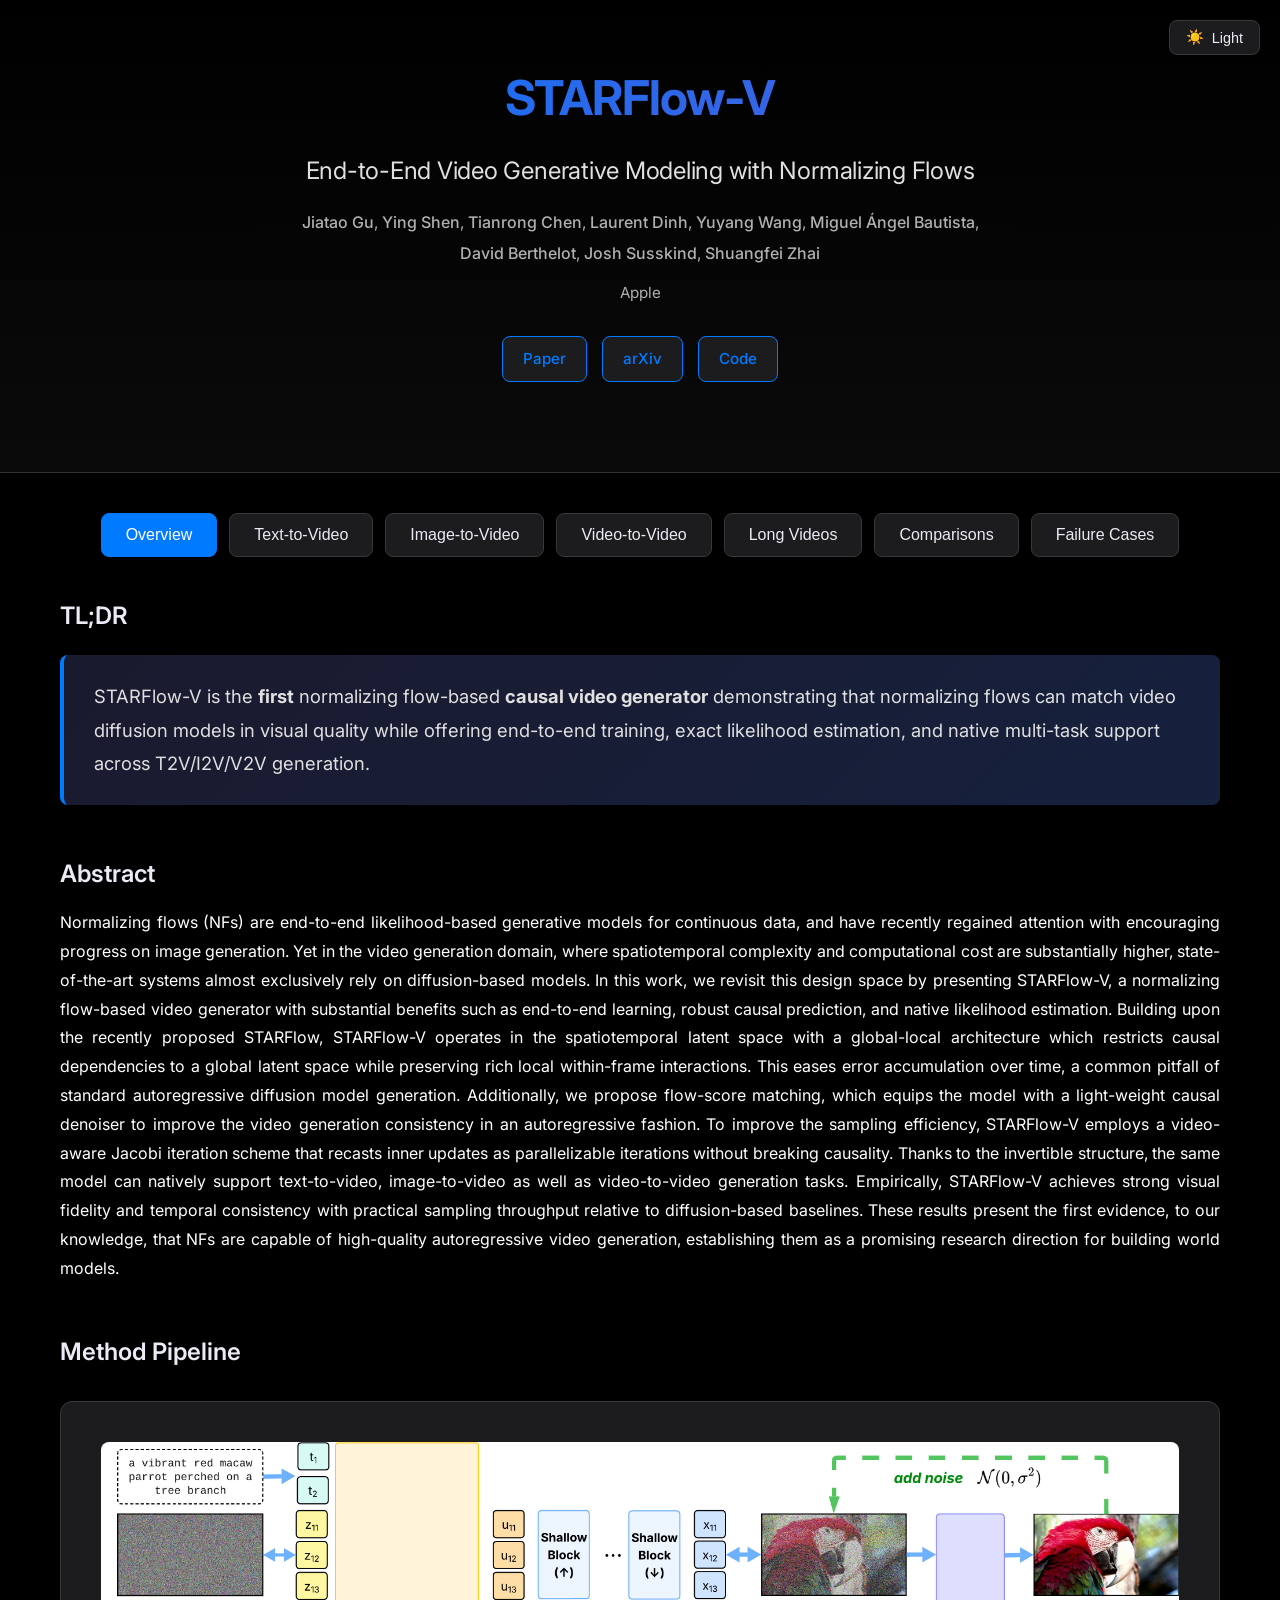
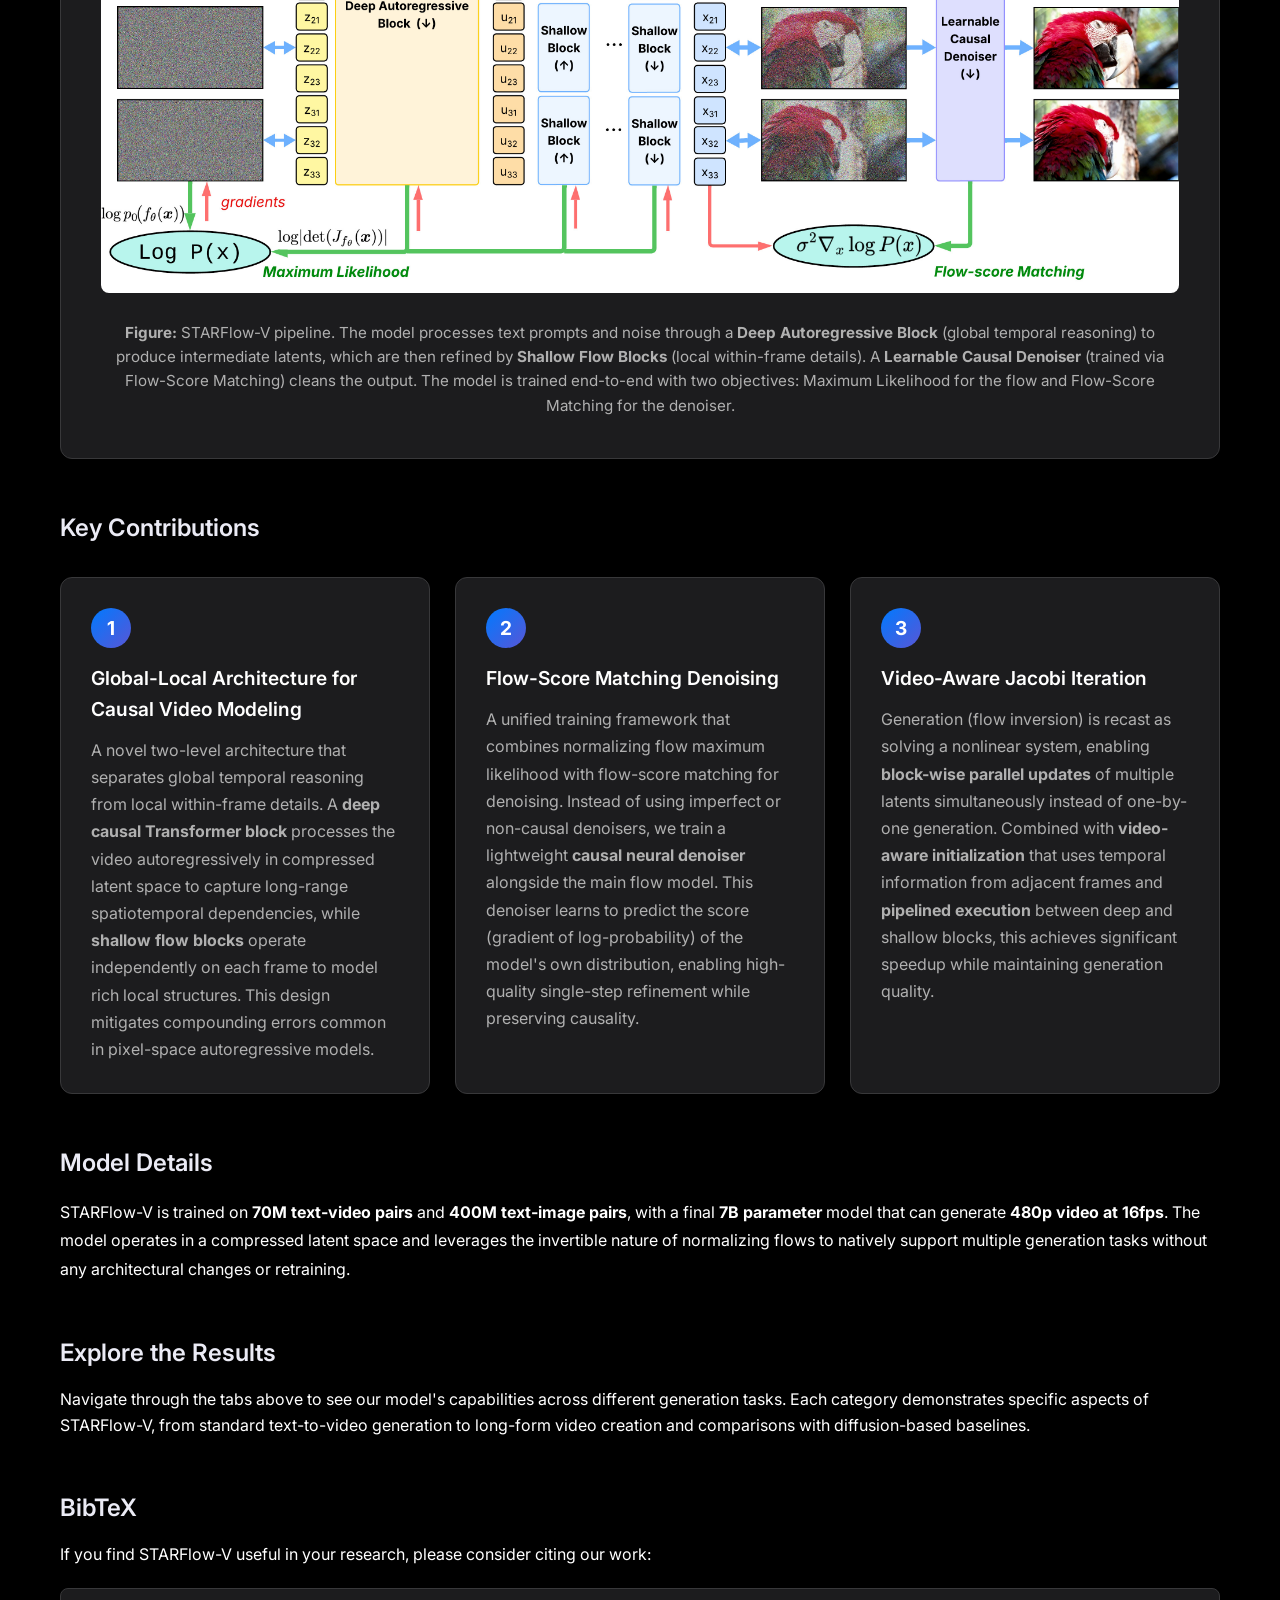
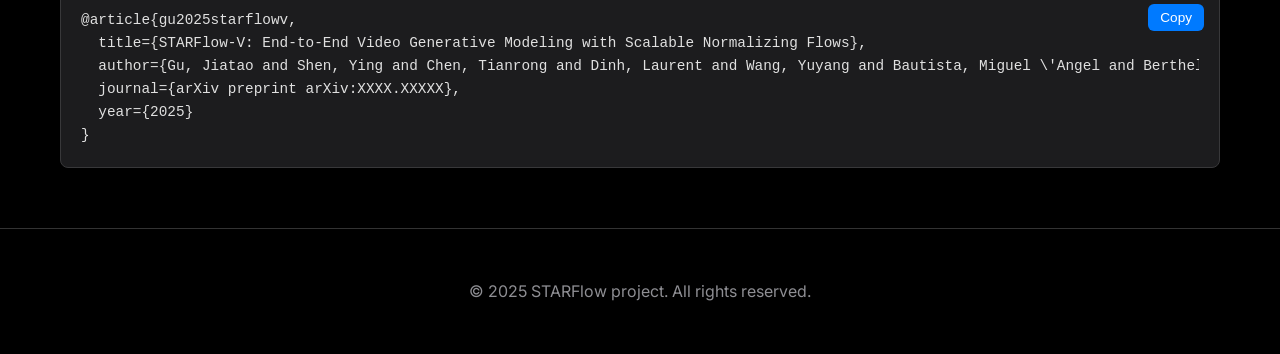
==== commit 69c120c1: "Update index.html" ====
--- a/index.html
+++ b/index.html
@@ -561,7 +561,7 @@
 
             <div class="paper-links">
                 <a href="paper.pdf" class="paper-link">Paper</a>
-                <a href="#" class="paper-link">arXiv (Coming Soon)</a>
+                <a href="https://arxiv.org/abs/2511.20462" class="paper-link">arXiv</a>
                 <a href="https://github.com/apple/ml-starflow" class="paper-link">Code</a>
             </div>
         </div>
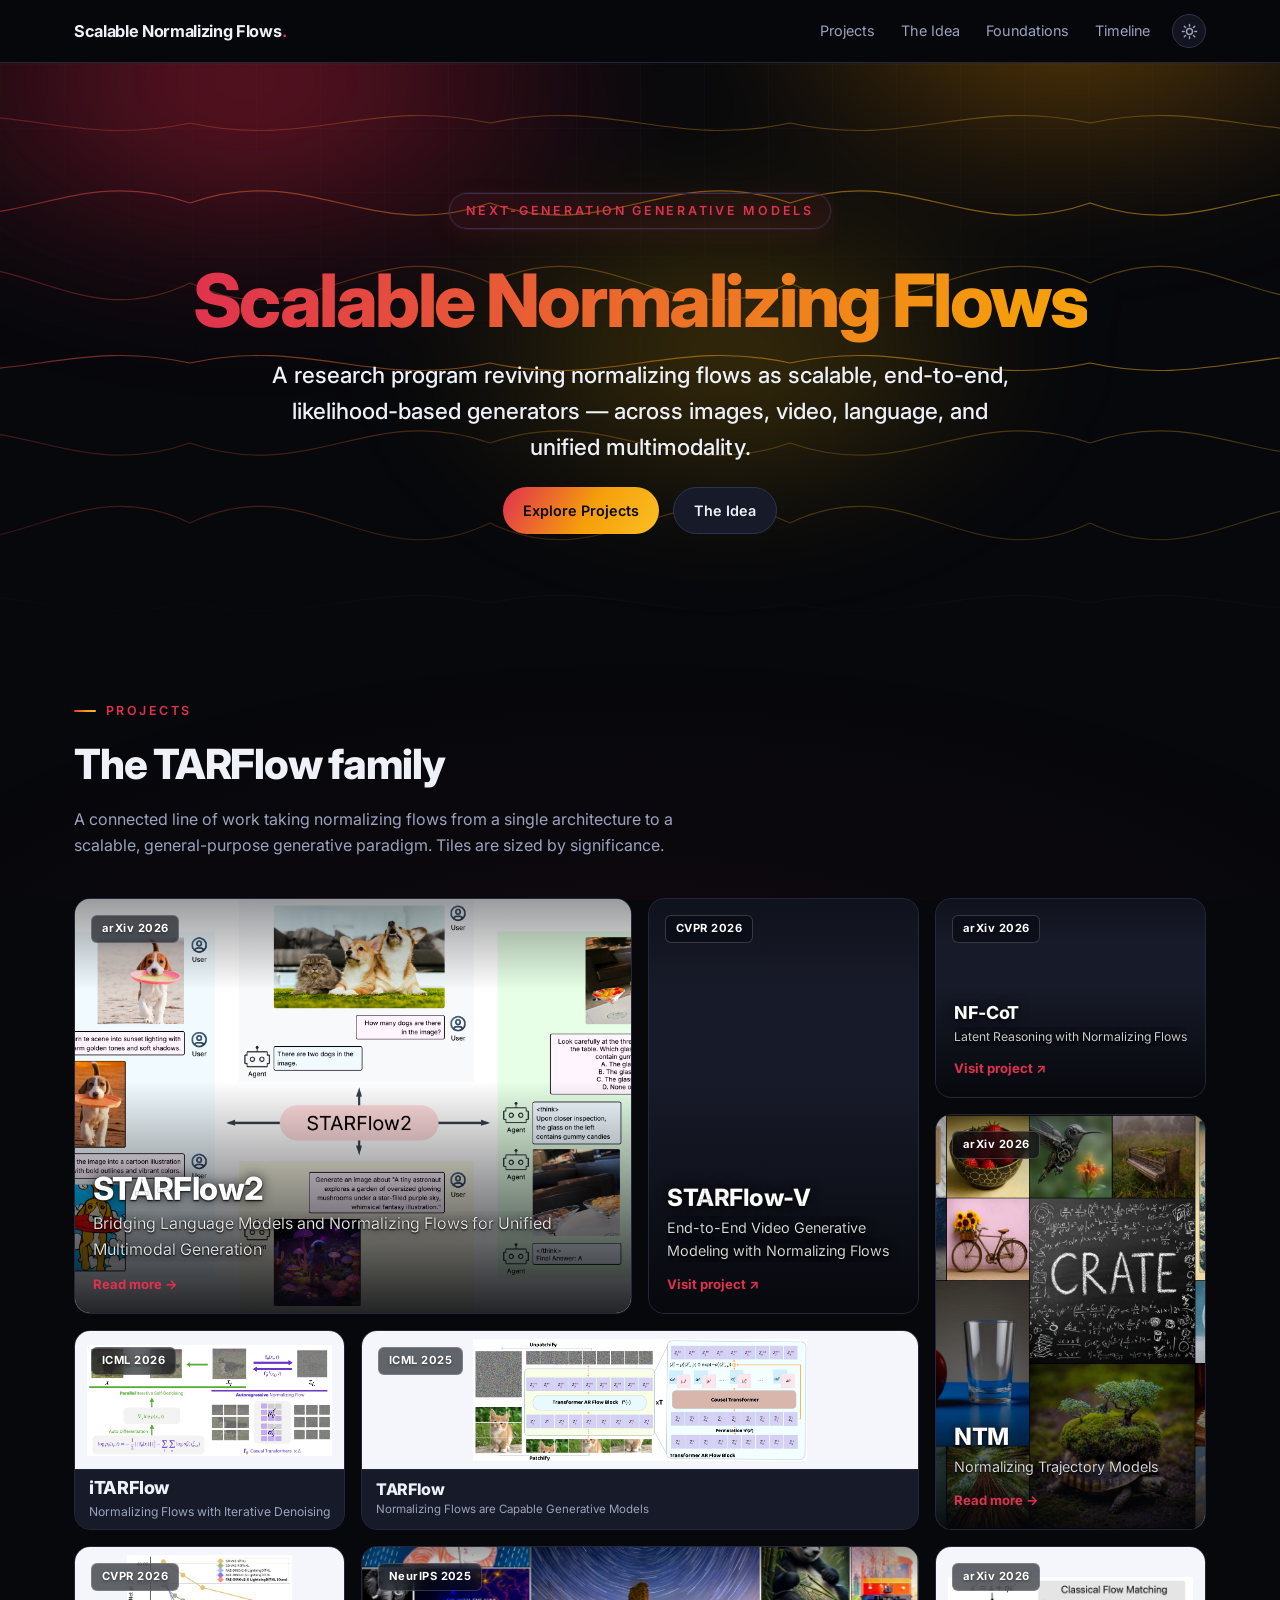
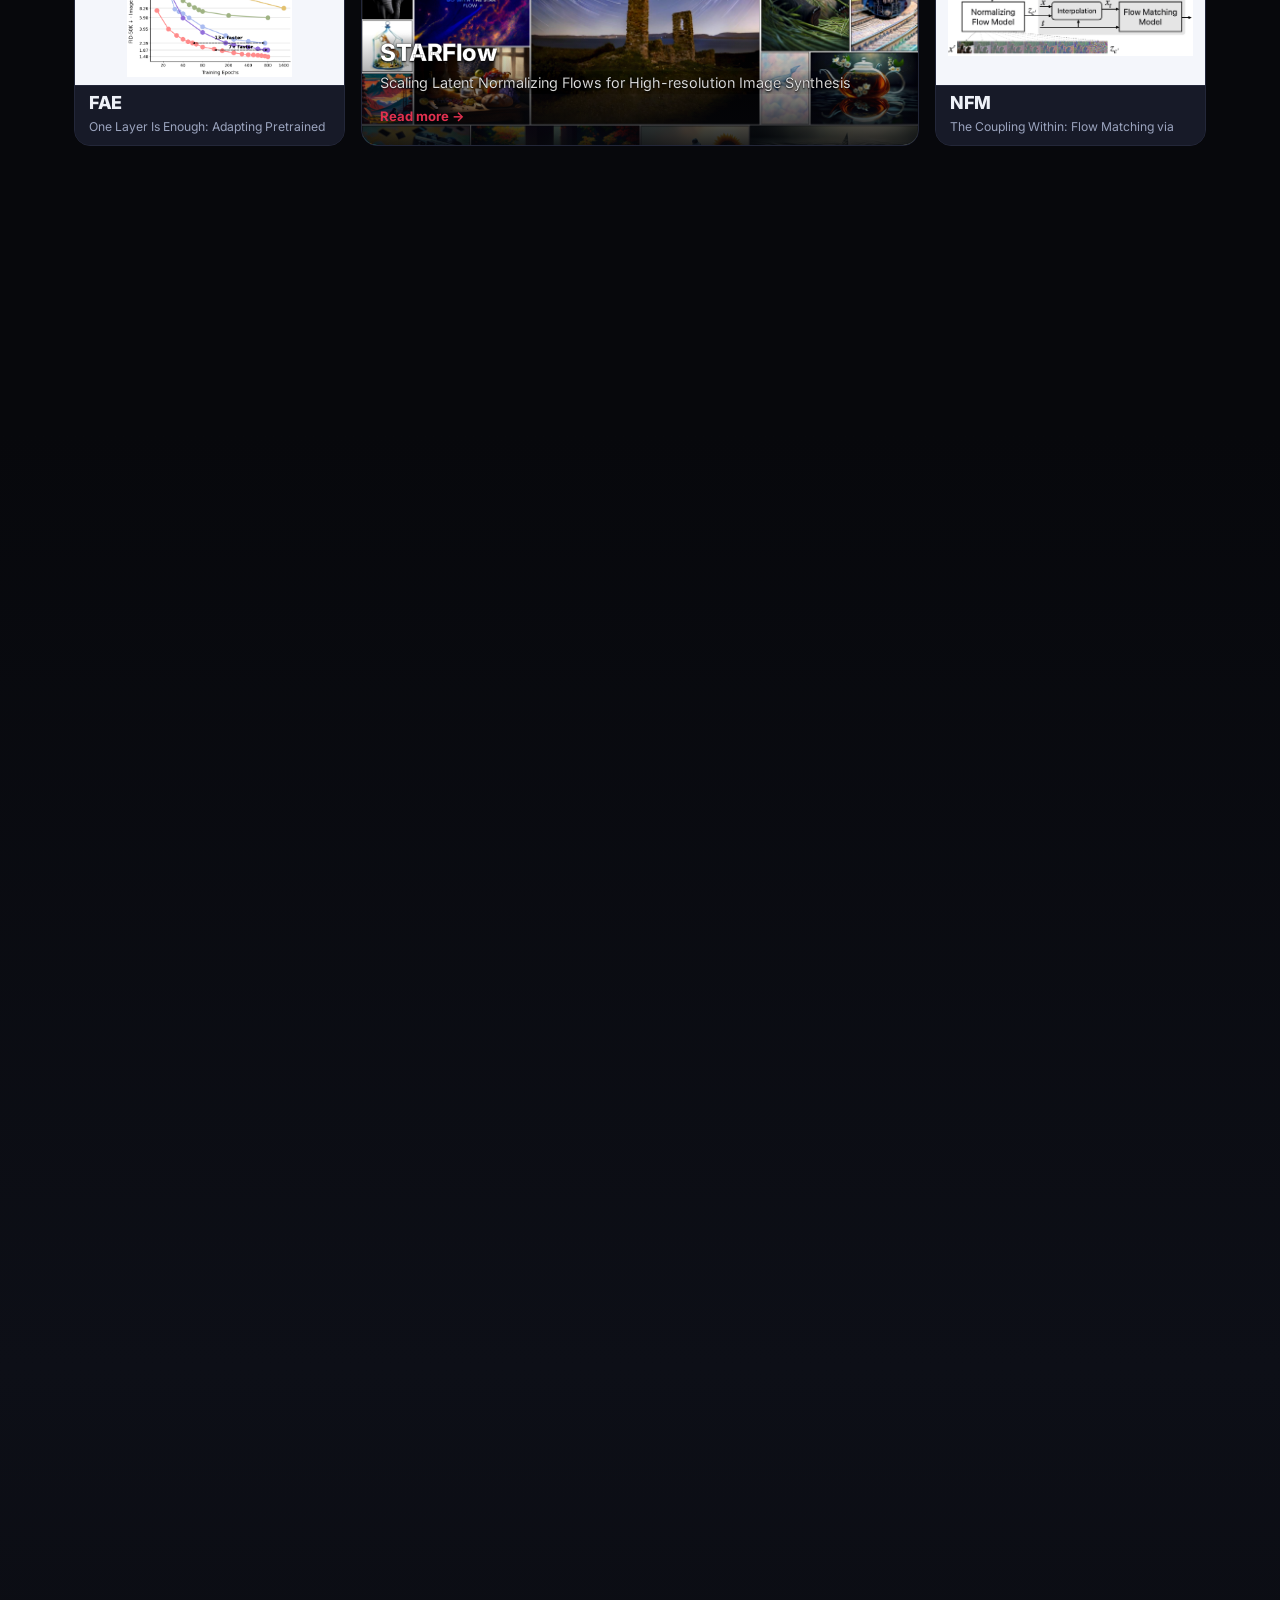
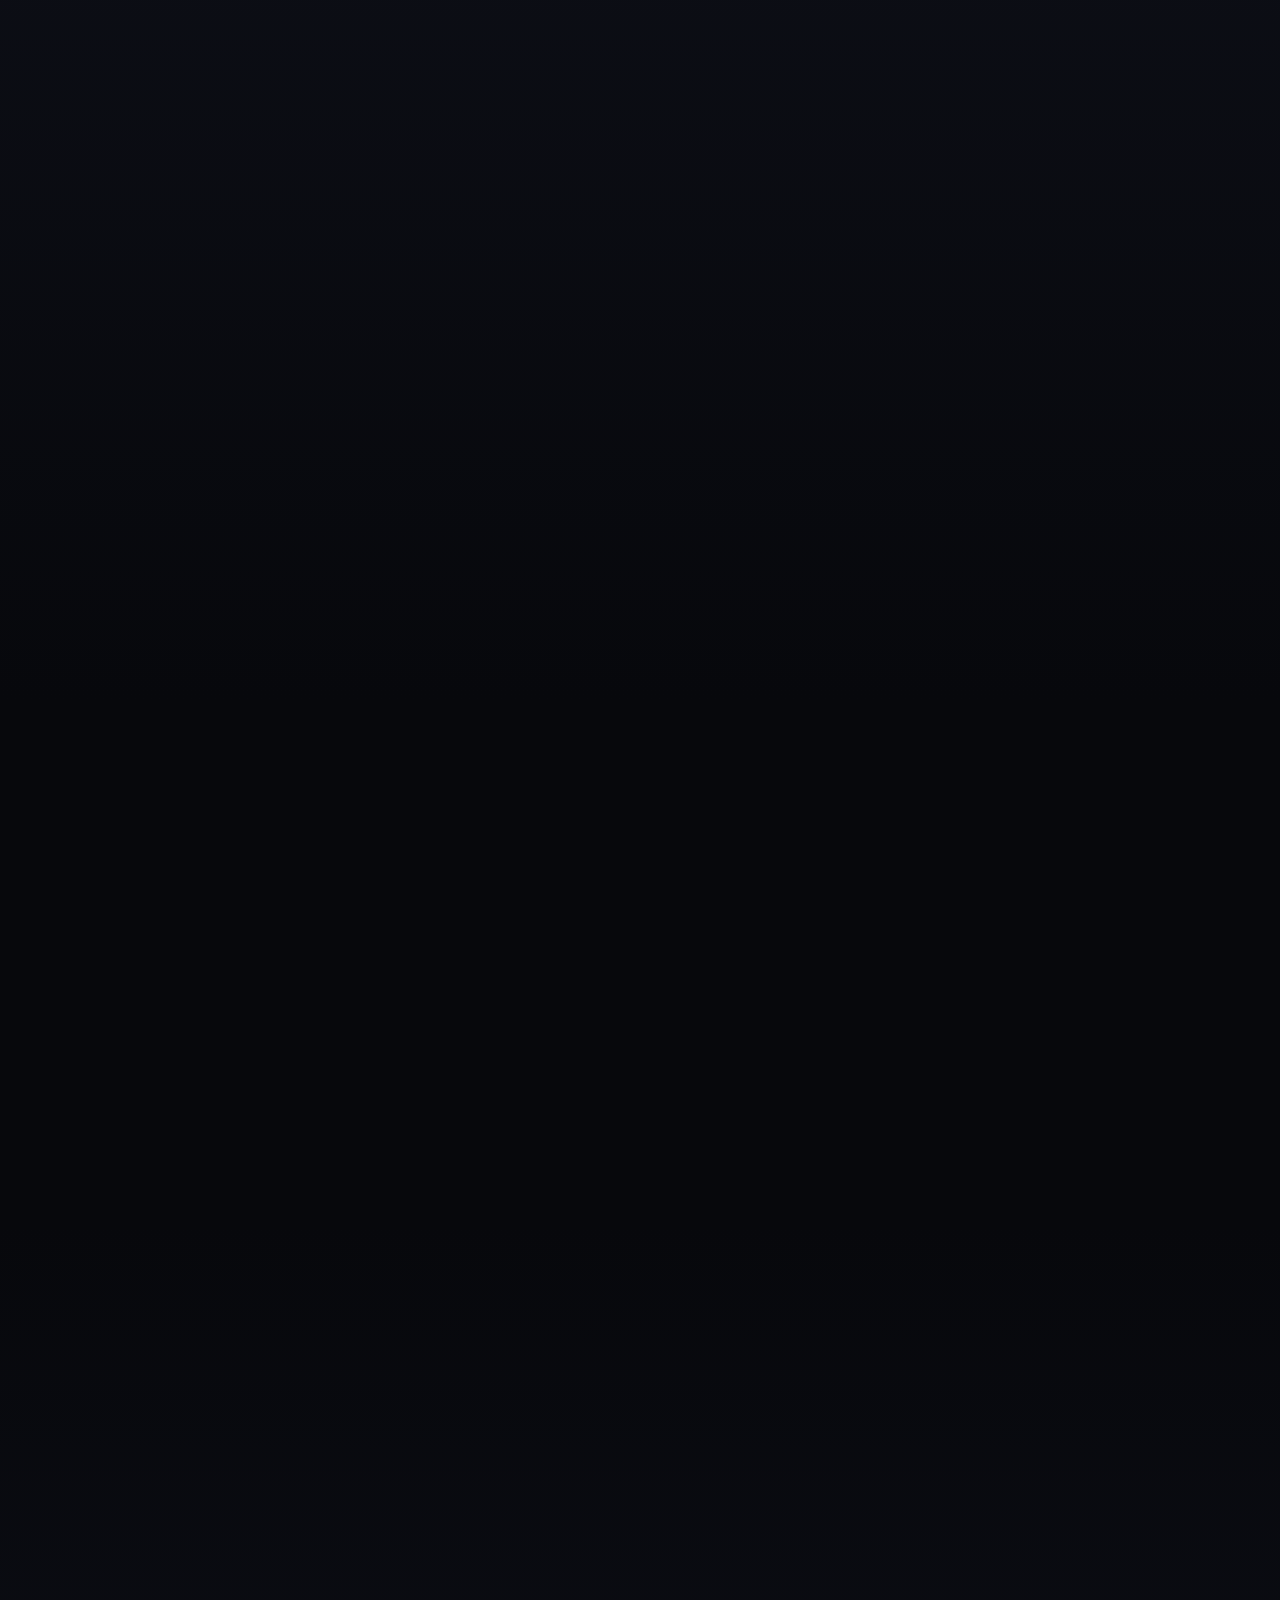
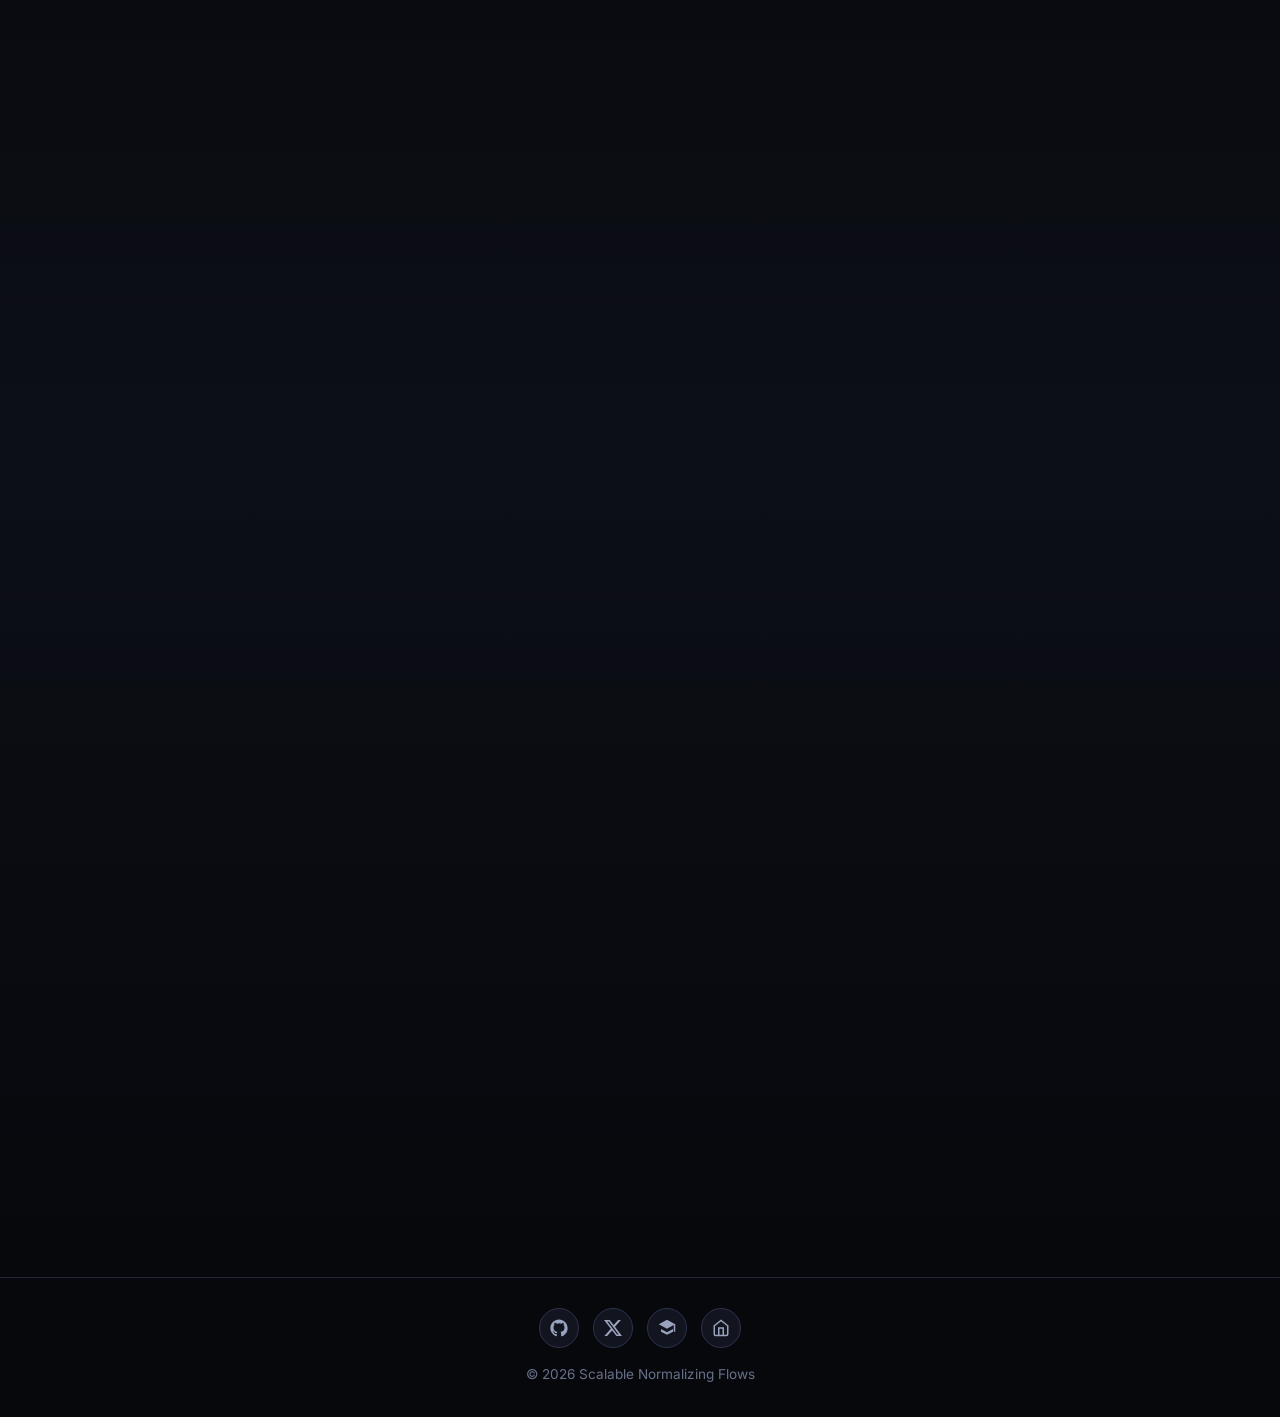
==== commit f0b7faf2: "Make portal the main site; move STARFlow-V page to /starflow-v/ - New Scalable Normalizing Flows por" ====
--- a/index.html
+++ b/index.html
@@ -1,2428 +1,400 @@
-<!DOCTYPE html>
+<!doctype html>
 <html lang="en">
 <head>
-    <meta charset="UTF-8">
-    <meta name="viewport" content="width=device-width, initial-scale=1.0">
-    <title>STARFlow-V: End-to-End Video Generative Modeling with Normalizing Flows</title>
-    <link rel="preconnect" href="https://fonts.googleapis.com">
-    <link rel="preconnect" href="https://fonts.gstatic.com" crossorigin>
-    <link href="https://fonts.googleapis.com/css2?family=Inter:wght@300;400;500;600;700&display=swap" rel="stylesheet">
-    <style>
-        * { margin: 0; padding: 0; box-sizing: border-box; }
-
-        body {
-            font-family: 'Inter', system-ui, -webkit-system-font, 'Segoe UI', Roboto, sans-serif;
-            background: #000;
-            color: #fff;
-            line-height: 1.6;
-            font-weight: 400;
-            transition: background-color 0.3s ease, color 0.3s ease;
-        }
-
-        body.light-mode {
-            background: #fff;
-            color: #000;
-        }
-
-        .container { max-width: 1200px; margin: 0 auto; padding: 0 20px; }
-        
-        header {
-            text-align: center;
-            padding: 60px 0;
-            border-bottom: 1px solid #333;
-            background: linear-gradient(180deg, #000 0%, #0a0a0a 100%);
-            position: relative;
-            transition: all 0.3s ease;
-        }
-
-        body.light-mode header {
-            border-bottom: 1px solid #e0e0e0;
-            background: linear-gradient(180deg, #fff 0%, #f5f5f5 100%);
-        }
-
-        header a {
-            transition: color 0.2s ease;
-        }
-
-        header a:hover {
-            color: #007AFF !important;
-        }
-        
-        h1 {
-            font-size: 3rem;
-            font-weight: 700;
-            margin-bottom: 15px;
-            background: linear-gradient(135deg, #007AFF 0%, #5856D6 100%);
-            -webkit-background-clip: text;
-            -webkit-text-fill-color: transparent;
-            background-clip: text;
-            letter-spacing: -0.02em;
-        }
-
-        h2.subtitle {
-            color: #E0E0E0;
-            font-size: 1.5rem;
-            font-weight: 400;
-            letter-spacing: -0.01em;
-            margin-bottom: 20px;
-        }
-
-        .subtitle {
-            color: #999;
-            font-size: 1.2rem;
-            font-weight: 300;
-            letter-spacing: 0.01em;
-        }
-        
-        .tabs {
-            display: flex;
-            gap: 12px;
-            margin: 40px 0;
-            flex-wrap: wrap;
-            justify-content: center;
-        }
-        
-        .tab-button {
-            padding: 12px 24px;
-            background: #1C1C1E;
-            border: 1px solid #38383A;
-            color: #EBEBF5;
-            cursor: pointer;
-            border-radius: 8px;
-            font-size: 1rem;
-            font-weight: 500;
-            transition: all 0.2s ease;
-        }
-        
-        .tab-button:hover { background: #2C2C2E; transform: translateY(-2px); }
-        .tab-button.active { background: #007AFF; border-color: #007AFF; color: #fff; }
-        
-        .tab-content { display: none; animation: fadeIn 0.3s ease; }
-        .tab-content.active { display: block; }
-        
-        @keyframes fadeIn { from { opacity: 0; } to { opacity: 1; } }
-        
-        h2 { font-size: 2rem; font-weight: 600; margin-bottom: 15px; }
-        h3 { font-size: 1.5rem; font-weight: 600; margin: 30px 0 15px 0; color: #EBEBF5; }
-        .tab-content > p { color: #EBEBF5; margin-bottom: 40px; font-size: 1.1rem; }
-
-        /* Overview section styles */
-        .overview-section { margin-bottom: 50px; }
-        .tldr-box {
-            background: linear-gradient(135deg, #1a1a2e 0%, #16213e 100%);
-            border-left: 4px solid #007AFF;
-            padding: 25px 30px;
-            border-radius: 8px;
-            margin: 20px 0 40px 0;
-        }
-        .tldr-box p {
-            font-size: 1.15rem;
-            line-height: 1.8;
-            color: #E0E0E0;
-            margin: 0;
-        }
-
-        .contributions-grid {
-            display: grid;
-            grid-template-columns: repeat(3, 1fr);
-            gap: 25px;
-            margin: 30px 0;
-        }
-
-        .contribution-card {
-            background: #1C1C1E;
-            border-radius: 12px;
-            padding: 30px;
-            border: 1px solid #38383A;
-            transition: all 0.3s ease;
-        }
-
-        .contribution-card:hover {
-            transform: translateY(-4px);
-            box-shadow: 0 8px 16px rgba(0, 122, 255, 0.2);
-            border-color: #007AFF;
-        }
-
-        .contribution-number {
-            display: inline-block;
-            width: 40px;
-            height: 40px;
-            background: linear-gradient(135deg, #007AFF 0%, #5856D6 100%);
-            border-radius: 50%;
-            text-align: center;
-            line-height: 40px;
-            font-weight: 700;
-            font-size: 1.2rem;
-            margin-bottom: 15px;
-        }
-
-        .contribution-card h4 {
-            font-size: 1.2rem;
-            font-weight: 600;
-            margin-bottom: 12px;
-            color: #fff;
-        }
-
-        .contribution-card p {
-            font-size: 1rem;
-            line-height: 1.7;
-            color: #B0B0B0;
-            margin: 0;
-        }
-
-        .pipeline-diagram {
-            background: #1C1C1E;
-            border-radius: 12px;
-            padding: 40px;
-            margin: 30px 0;
-            text-align: center;
-            border: 1px solid #38383A;
-        }
-
-        .pipeline-diagram img {
-            max-width: 100%;
-            height: auto;
-            border-radius: 8px;
-        }
-
-        .pipeline-placeholder {
-            background: #0a0a0a;
-            padding: 80px 40px;
-            border-radius: 8px;
-            border: 2px dashed #38383A;
-        }
-
-        .pipeline-placeholder p {
-            color: #666;
-            font-size: 1rem;
-            margin: 0;
-        }
-
-        .paper-links {
-            display: flex;
-            gap: 15px;
-            justify-content: center;
-            margin: 30px 0;
-            flex-wrap: wrap;
-        }
-
-        .paper-link {
-            display: inline-flex;
-            align-items: center;
-            gap: 8px;
-            padding: 10px 20px;
-            background: #1C1C1E;
-            border: 1px solid #007AFF;
-            color: #007AFF;
-            text-decoration: none;
-            border-radius: 8px;
-            font-weight: 500;
-            font-size: 0.95rem;
-            transition: all 0.2s ease;
-        }
-
-        .paper-link:hover {
-            background: #007AFF;
-            color: #fff;
-            transform: translateY(-2px);
-        }
-
-        @media (max-width: 768px) {
-            .contributions-grid {
-                grid-template-columns: 1fr;
-            }
-        }
-        
-        .video-grid {
-            display: grid;
-            grid-template-columns: repeat(4, 1fr);
-            gap: 30px;
-            margin-bottom: 60px;
-        }
-
-        /* Image-to-Video section uses 2 columns */
-        #image-to-video .video-grid {
-            grid-template-columns: repeat(2, 1fr);
-        }
-
-        /* Video-to-Video section uses 3 columns */
-        #video-to-video .video-grid {
-            grid-template-columns: repeat(3, 1fr);
-        }
-
-        .video-item {
-            background: #1C1C1E;
-            border-radius: 12px;
-            overflow: hidden;
-            box-shadow: 0 4px 6px rgba(0, 0, 0, 0.3);
-            transition: all 0.3s ease;
-        }
-        
-        .video-item:hover { transform: translateY(-4px); box-shadow: 0 10px 20px rgba(0, 0, 0, 0.5); }
-        
-        video { width: 100%; display: block; background: #000; }
-
-        .video-info { padding: 24px; }
-        .video-info h3 { font-size: 1.1rem; font-weight: 600; margin-bottom: 12px; line-height: 1.4; }
-        .video-details { color: #8E8E93; font-size: 0.9rem; }
-
-        /* Image-to-Video specific styles */
-        .side-by-side {
-            display: grid;
-            grid-template-columns: 1fr 1fr;
-            gap: 10px;
-        }
-
-        .input-frame, .output-video {
-            position: relative;
-        }
-
-        .input-frame img {
-            width: 100%;
-            display: block;
-            background: #000;
-            border-radius: 4px;
-        }
-
-        .side-by-side .label {
-            text-align: center;
-            font-size: 0.85rem;
-            color: #8E8E93;
-            margin-top: 8px;
-            font-weight: 500;
-        }
-
-        /* Comparison specific styles */
-        #comparisons .video-grid {
-            display: grid;
-            grid-template-columns: repeat(4, minmax(0, max-content));
-            gap: 40px;
-            justify-content: center;
-        }
-
-        #comparisons .video-item {
-            max-width: none;
-        }
-
-        .comparison-labels {
-            display: flex;
-            justify-content: space-around;
-            margin-bottom: 8px;
-            gap: 10px;
-        }
-
-        .method-label {
-            font-size: 0.55rem;
-            font-weight: 400;
-            color: #8E8E93;
-            flex: 1;
-            text-align: center;
-        }
-
-        .method-label:last-child {
-            color: #007AFF;
-        }
-
-        footer { text-align: center; padding: 50px 0; border-top: 1px solid #333; margin-top: 60px; color: #8E8E93; }
-
-        /* Back to top button */
-        .back-to-top {
-            position: fixed;
-            bottom: 40px;
-            right: 40px;
-            width: 50px;
-            height: 50px;
-            background: #007AFF;
-            color: #fff;
-            border: none;
-            border-radius: 50%;
-            cursor: pointer;
-            font-size: 24px;
-            display: flex;
-            align-items: center;
-            justify-content: center;
-            opacity: 0;
-            visibility: hidden;
-            transition: all 0.3s ease;
-            box-shadow: 0 4px 12px rgba(0, 122, 255, 0.4);
-            z-index: 1000;
-        }
-
-        .back-to-top.visible {
-            opacity: 1;
-            visibility: visible;
-        }
-
-        .back-to-top:hover {
-            background: #0051D5;
-            transform: translateY(-2px);
-            box-shadow: 0 6px 16px rgba(0, 122, 255, 0.6);
-        }
-
-        /* Theme toggle button */
-        .theme-toggle {
-            position: absolute;
-            top: 20px;
-            right: 20px;
-            padding: 8px 16px;
-            background: #1C1C1E;
-            border: 1px solid #38383A;
-            color: #EBEBF5;
-            cursor: pointer;
-            border-radius: 8px;
-            font-size: 0.9rem;
-            font-weight: 500;
-            transition: all 0.2s ease;
-            display: flex;
-            align-items: center;
-            gap: 8px;
-        }
-
-        .theme-toggle:hover {
-            background: #2C2C2E;
-            transform: translateY(-2px);
-        }
-
-        body.light-mode .theme-toggle {
-            background: #f0f0f0;
-            border-color: #d0d0d0;
-            color: #333;
-        }
-
-        body.light-mode .theme-toggle:hover {
-            background: #e0e0e0;
-        }
-
-        /* Light mode styles */
-        body.light-mode h2.subtitle {
-            color: #333;
-        }
-
-        body.light-mode .subtitle {
-            color: #666;
-        }
-
-        body.light-mode .tab-button {
-            background: #f0f0f0;
-            border-color: #d0d0d0;
-            color: #333;
-        }
-
-        body.light-mode .tab-button:hover {
-            background: #e0e0e0;
-        }
-
-        body.light-mode .tab-button.active {
-            background: #007AFF;
-            border-color: #007AFF;
-            color: #fff;
-        }
-
-        body.light-mode .tldr-box {
-            background: linear-gradient(135deg, #e6f0ff 0%, #e6e9ff 100%);
-            border-left-color: #007AFF;
-        }
-
-        body.light-mode .tldr-box p {
-            color: #333;
-        }
-
-        body.light-mode .contribution-card {
-            background: #f8f8f8;
-            border-color: #d0d0d0;
-        }
-
-        body.light-mode .contribution-card:hover {
-            border-color: #007AFF;
-        }
-
-        body.light-mode .contribution-card h4 {
-            color: #000;
-        }
-
-        body.light-mode .contribution-card p {
-            color: #555;
-        }
-
-        body.light-mode .pipeline-diagram {
-            background: #f8f8f8;
-            border-color: #d0d0d0;
-        }
-
-        body.light-mode .pipeline-placeholder {
-            background: #f0f0f0;
-            border-color: #d0d0d0;
-        }
-
-        body.light-mode .pipeline-placeholder p {
-            color: #999;
-        }
-
-        body.light-mode .paper-link {
-            background: #f0f0f0;
-            border-color: #007AFF;
-            color: #007AFF;
-        }
-
-        body.light-mode .paper-link:hover {
-            background: #007AFF;
-            color: #fff;
-        }
-
-        body.light-mode .video-item {
-            background: #f8f8f8;
-            box-shadow: 0 4px 6px rgba(0, 0, 0, 0.1);
-        }
-
-        body.light-mode .video-item:hover {
-            box-shadow: 0 10px 20px rgba(0, 0, 0, 0.15);
-        }
-
-        body.light-mode .video-info h3 {
-            color: #000;
-        }
-
-        body.light-mode .video-details {
-            color: #666;
-        }
-
-        body.light-mode .method-label {
-            color: #666;
-        }
-
-        body.light-mode .method-label:last-child {
-            color: #007AFF;
-        }
-
-        body.light-mode footer {
-            border-top-color: #e0e0e0;
-            color: #666;
-        }
-
-        body.light-mode p, body.light-mode h3 {
-            color: #333;
-        }
-
-        body.light-mode h2 {
-            color: #000;
-        }
-
-        body.light-mode header a {
-            color: #555 !important;
-        }
-
-        body.light-mode header a:hover {
-            color: #007AFF !important;
-        }
-
-        body.light-mode .pipeline-diagram p {
-            color: #333 !important;
-        }
-
-        @media (max-width: 768px) {
-            h1 { font-size: 2rem; }
-            .subtitle { font-size: 1rem; }
-            .video-grid { grid-template-columns: 1fr; gap: 20px; }
-            .tabs { gap: 8px; }
-            .tab-button { padding: 10px 18px; font-size: 0.9rem; }
-            .back-to-top { bottom: 20px; right: 20px; width: 45px; height: 45px; font-size: 20px; }
-            .theme-toggle { top: 10px; right: 10px; padding: 6px 12px; font-size: 0.85rem; }
-        }
-    </style>
+  <meta charset="utf-8">
+  <meta name="viewport" content="width=device-width, initial-scale=1">
+  <title>Scalable Normalizing Flows — Next-Generation Generative Models</title>
+  <link rel="preconnect" href="https://fonts.googleapis.com">
+  <link href="https://fonts.googleapis.com/css2?family=Inter:wght@400;500;600;700;800&display=swap" rel="stylesheet">
+  <link rel="stylesheet" href="assets/css/style.css">
+  <script>(function(){try{var t=localStorage.getItem("theme");if(t==="light")document.documentElement.setAttribute("data-theme","light");}catch(e){}})();</script>
 </head>
 <body>
-    <header>
-        <button class="theme-toggle" id="themeToggle" aria-label="Toggle theme">
-            <span id="themeIcon">☀️</span>
-            <span id="themeText">Light</span>
-        </button>
-        <div class="container">
-            <h1>STARFlow-V</h1>
-            <h2 class="subtitle">End-to-End Video Generative Modeling with Normalizing Flows</h2>
-
-            <div style="margin: 20px 0; color: #B0B0B0; font-size: 1rem;">
-                <p style="margin: 5px 0;">
-                    <a href="https://jiataogu.me" style="font-weight: 500; color: #B0B0B0; text-decoration: none;">Jiatao Gu</a>,
-                    <a href="https://yingshen-ys.github.io" style="font-weight: 500; color: #B0B0B0; text-decoration: none;">Ying Shen</a>,
-                    <a href="https://scholar.google.com/citations?user=r9D3Fg50gMoC&hl=zh-CN" style="font-weight: 500; color: #B0B0B0; text-decoration: none;">Tianrong Chen</a>,
-                    <a href="https://laurent-dinh.github.io" style="font-weight: 500; color: #B0B0B0; text-decoration: none;">Laurent Dinh</a>,
-                    <a href="https://yuyangw.github.io" style="font-weight: 500; color: #B0B0B0; text-decoration: none;">Yuyang Wang</a>,
-                    <a href="http://miguelbautista.info/" style="font-weight: 500; color: #B0B0B0; text-decoration: none;">Miguel Ángel Bautista</a>,
-                    </p>
-                <p style="margin: 5px 0;">
-                    <a href="https://david-berthelot.github.io" style="font-weight: 500; color: #B0B0B0; text-decoration: none;">David Berthelot</a>,
-                    <a href="https://scholar.google.com/citations?user=Sv2TGqsAAAAJ" style="font-weight: 500; color: #B0B0B0; text-decoration: none;">Josh Susskind</a>,
-                    <a href="https://scholar.google.com/citations?user=G6vdBYsAAAAJ&hl=en" style="font-weight: 500; color: #B0B0B0; text-decoration: none;">Shuangfei Zhai</a>
-                </p>
-                <p style="margin: 15px 0 5px 0; font-size: 0.95rem;">
-                    Apple
-                </p>
-            </div>
-
-            <div class="paper-links">
-                <a href="paper.pdf" class="paper-link">Paper</a>
-                <a href="https://arxiv.org/abs/2511.20462" class="paper-link">arXiv</a>
-                <a href="https://github.com/apple/ml-starflow" class="paper-link">Code</a>
-            </div>
-        </div>
-    </header>
-
-    <main>
-        <div class="container">
-            <nav class="tabs">
-                <button class="tab-button active" data-tab="overview">Overview</button>
-                <button class="tab-button" data-tab="text-to-video">Text-to-Video</button>
-                <button class="tab-button" data-tab="image-to-video">Image-to-Video</button>
-                <button class="tab-button" data-tab="video-to-video">Video-to-Video</button>
-                <button class="tab-button" data-tab="longer-generation">Long Videos</button>
-                <button class="tab-button" data-tab="comparisons">Comparisons</button>
-                <button class="tab-button" data-tab="failure-cases">Failure Cases</button>
-            </nav>
-
-
-
-
-
-
-
-
-
-
-
-
-
-
-
-
-
-
-
-
-
-
-
-
-
-
-
-
-
-
-
-
-
-
-
-
-
-
-
-
-
-
-
-
-
-
-
-
-
-
-
-
-
-
-
-
-
-
-
-
-
-
-
-
-
-
-
-
-
-
-
-
-
-
-
-
-
-
-
-
-
-
-            <section id="overview" class="tab-content active">
-                <!-- <h2>Overview</h2> -->
-                <div class="overview-section">
-                    <h3>TL;DR</h3>
-                    <div class="tldr-box">
-                        <p>
-                            STARFlow-V is the <b>first</b> normalizing flow-based <b>causal video generator</b> demonstrating that normalizing flows can match video diffusion models in visual quality while offering end-to-end training, exact likelihood estimation, and native multi-task support across T2V/I2V/V2V generation.
-                        </p>
-                    </div>
-                </div>
-
-                <div class="overview-section">
-                    <h3>Abstract</h3>
-                    <p style="line-height: 1.8; text-align: justify;">
-                        Normalizing flows (NFs) are end-to-end likelihood-based generative models for continuous data, and have recently regained attention with encouraging progress on image generation. Yet in the video generation domain, where spatiotemporal complexity and computational cost are substantially higher, state-of-the-art systems almost exclusively rely on diffusion-based models. In this work, we revisit this design space by presenting STARFlow-V, a normalizing flow-based video generator with substantial benefits such as end-to-end learning, robust causal prediction, and native likelihood estimation. Building upon the recently proposed STARFlow, STARFlow-V operates in the spatiotemporal latent space with a global-local architecture which restricts causal dependencies to a global latent space while preserving rich local within-frame interactions. This eases error accumulation over time, a common pitfall of standard autoregressive diffusion model generation. Additionally, we propose flow-score matching, which equips the model with a light-weight causal denoiser to improve the video generation consistency in an autoregressive fashion. To improve the sampling efficiency, STARFlow-V employs a video-aware Jacobi iteration scheme that recasts inner updates as parallelizable iterations without breaking causality. Thanks to the invertible structure, the same model can natively support text-to-video, image-to-video as well as video-to-video generation tasks. Empirically, STARFlow-V achieves strong visual fidelity and temporal consistency with practical sampling throughput relative to diffusion-based baselines. These results present the first evidence, to our knowledge, that NFs are capable of high-quality autoregressive video generation, establishing them as a promising research direction for building world models.
-                    </p>
-                </div>
-
-                <div class="overview-section">
-                    <h3>Method Pipeline</h3>
-                    <div class="pipeline-diagram">
-                        <img src="pipeline_v3.jpeg" alt="STARFlow-V Pipeline">
-                        <p style="margin-top: 20px; color: #B0B0B0; font-size: 0.95rem; line-height: 1.6;">
-                            <strong>Figure:</strong> STARFlow-V pipeline. The model processes text prompts and noise through a
-                            <strong>Deep Autoregressive Block</strong> (global temporal reasoning) to produce intermediate latents,
-                            which are then refined by <strong>Shallow Flow Blocks</strong> (local within-frame details).
-                            A <strong>Learnable Causal Denoiser</strong> (trained via Flow-Score Matching) cleans the output.
-                            The model is trained end-to-end with two objectives: Maximum Likelihood for the flow and
-                            Flow-Score Matching for the denoiser.
-                        </p>
-                    </div>
-                </div>
-
-                <div class="overview-section">
-                    <h3>Key Contributions</h3>
-                    <div class="contributions-grid">
-                        <div class="contribution-card">
-                            <div class="contribution-number">1</div>
-                            <h4>Global-Local Architecture for Causal Video Modeling</h4>
-                            <p>
-                                A novel two-level architecture that separates global temporal reasoning from local within-frame details.
-                                A <strong>deep causal Transformer block</strong> processes the video autoregressively in compressed latent space
-                                to capture long-range spatiotemporal dependencies, while <strong>shallow flow blocks</strong> operate independently
-                                on each frame to model rich local structures. This design mitigates compounding errors common in pixel-space
-                                autoregressive models.
-                            </p>
-                        </div>
-
-                        <div class="contribution-card">
-                            <div class="contribution-number">2</div>
-                            <h4>Flow-Score Matching Denoising</h4>
-                            <p>
-                                A unified training framework that combines normalizing flow maximum likelihood with flow-score matching
-                                for denoising. Instead of using imperfect or non-causal denoisers, we train a lightweight <strong>causal
-                                neural denoiser</strong> alongside the main flow model. This denoiser learns to predict the score (gradient
-                                of log-probability) of the model's own distribution, enabling high-quality single-step refinement while
-                                preserving causality.
-                            </p>
-                        </div>
-
-                        <div class="contribution-card">
-                            <div class="contribution-number">3</div>
-                            <h4>Video-Aware Jacobi Iteration</h4>
-                            <p>
-                                Generation (flow inversion) is recast as solving a nonlinear system, enabling <strong>block-wise
-                                parallel updates</strong> of multiple latents simultaneously instead of one-by-one generation.
-                                Combined with <strong>video-aware initialization</strong> that uses temporal information from adjacent
-                                frames and <strong>pipelined execution</strong> between deep and shallow blocks, this achieves significant
-                                speedup while maintaining generation quality.
-                            </p>
-                        </div>
-                    </div>
-                </div>
-
-                <div class="overview-section">
-                    <h3>Model Details</h3>
-                    <p style="line-height: 1.8;">
-                        STARFlow-V is trained on <strong>70M text-video pairs</strong> and <strong>400M text-image pairs</strong>,
-                        with a final <strong>7B parameter</strong> model that can generate <strong>480p video at 16fps</strong>.
-                        The model operates in a compressed latent space and leverages the invertible nature of normalizing flows
-                        to natively support multiple generation tasks without any architectural changes or retraining.
-                    </p>
-                    <!-- <p style="line-height: 1.8; margin-top: 15px;">
-                        On the <strong>VBench benchmark</strong>, STARFlow-V achieves performance comparable to recent autoregressive
-                        diffusion models, significantly closing the quality gap between normalizing flows and diffusion models for
-                        video generation. The model demonstrates superior temporal consistency, especially in long-horizon generation
-                        (up to 30 seconds), where competing autoregressive models often exhibit blurring, color drift, or content collapse.
-                    </p> -->
-                </div>
-
-                <div class="overview-section">
-                    <h3>Explore the Results</h3>
-                    <p>
-                        Navigate through the tabs above to see our model's capabilities across different generation tasks.
-                        Each category demonstrates specific aspects of STARFlow-V, from standard text-to-video generation
-                        to long-form video creation and comparisons with diffusion-based baselines.
-                    </p>
-                </div>
-
-                <div class="overview-section">
-                    <h3>BibTeX</h3>
-                    <p style="margin-bottom: 20px;">If you find STARFlow-V useful in your research, please consider citing our work:</p>
-                    <div style="background: #1C1C1E; border-radius: 8px; padding: 20px; border: 1px solid #38383A; position: relative;">
-                        <button onclick="copyBibtex()" style="position: absolute; top: 15px; right: 15px; padding: 6px 12px; background: #007AFF; color: white; border: none; border-radius: 6px; cursor: pointer; font-size: 0.85rem; font-weight: 500;">Copy</button>
-                        <pre id="bibtex-code" style="margin: 0; color: #E0E0E0; font-family: 'Courier New', monospace; font-size: 0.9rem; line-height: 1.6; overflow-x: auto; padding-right: 80px;">@article{gu2025starflowv,
-  title={STARFlow-V: End-to-End Video Generative Modeling with Scalable Normalizing Flows},
-  author={Gu, Jiatao and Shen, Ying and Chen, Tianrong and Dinh, Laurent and Wang, Yuyang and Bautista, Miguel \'Angel and Berthelot, David and Susskind, Josh and Zhai, Shuangfei},
-  journal={arXiv preprint arXiv:XXXX.XXXXX},
-  year={2025}
-}</pre>
-                    </div>
-                </div>
-            </section>
-
-            <section id="text-to-video" class="tab-content">
-
-                <h2>Text-to-Video Generation</h2>
-                <p>Our model generates high-quality videos directly from text descriptions.</p>
-
-                <div class="video-grid">
-                    <div class="video-item">
-                        <video autoplay muted loop playsinline controls>
-                            <source src="videos/text-to-video/a_border_collie_balancing_on.mp4" type="video/mp4">
-                        </video>
-                        <div class="video-info">
-                            <h3>"a border collie balancing on a fallen log over a shallow stream; locked-off shot with gentle world motion; natural lighting"</h3>
-                            <p class="video-details">480p • 16fps • 5s</p>
-                        </div>
-                    </div>
-                    <div class="video-item">
-                        <video autoplay muted loop playsinline controls>
-                            <source src="videos/text-to-video/a_campfire_crackling_with_embers.mp4" type="video/mp4">
-                        </video>
-                        <div class="video-info">
-                            <h3>"a campfire crackling with embers lifting; static shot; night warmth, ultra-realistic, 4K 2"</h3>
-                            <p class="video-details">480p • 16fps • 5s</p>
-                        </div>
-                    </div>
-                    <div class="video-item">
-                        <video autoplay muted loop playsinline controls>
-                            <source src="videos/text-to-video/a_cassowary_stepping_through_rainforest.mp4" type="video/mp4">
-                        </video>
-                        <div class="video-info">
-                            <h3>"a cassowary stepping through rainforest shade; locked-off telephoto with soft bokeh; golden-hour warmth, ultra-realistic, 4K."</h3>
-                            <p class="video-details">480p • 16fps • 5s</p>
-                        </div>
-                    </div>
-                    <div class="video-item">
-                        <video autoplay muted loop playsinline controls>
-                            <source src="videos/text-to-video/a_chameleon_rolling_its_eyes.mp4" type="video/mp4">
-                        </video>
-                        <div class="video-info">
-                            <h3>"a chameleon rolling its eyes in different directions; handheld with minimal sway; overcast soft light, ultra-realistic, 4K; soft"</h3>
-                            <p class="video-details">480p • 16fps • 5s</p>
-                        </div>
-                    </div>
-                    <div class="video-item">
-                        <video autoplay muted loop playsinline controls>
-                            <source src="videos/text-to-video/a_chef_tossing_vegetables_in.mp4" type="video/mp4">
-                        </video>
-                        <div class="video-info">
-                            <h3>"a chef tossing vegetables in a pan; medium shot; stovetop glow, ultra-realistic, 4K."</h3>
-                            <p class="video-details">480p • 16fps • 5s</p>
-                        </div>
-                    </div>
-                    <div class="video-item">
-                        <video autoplay muted loop playsinline controls>
-                            <source src="videos/text-to-video/a_chipmunk_stuffing_seeds_into.mp4" type="video/mp4">
-                        </video>
-                        <div class="video-info">
-                            <h3>"a chipmunk stuffing seeds into full cheeks; locked-off shot with gentle world motion; blue-hour ambience, ultra-realistic, 4K; l"</h3>
-                            <p class="video-details">480p • 16fps • 5s</p>
-                        </div>
-                    </div>
-                    <div class="video-item">
-                        <video autoplay muted loop playsinline controls>
-                            <source src="videos/text-to-video/a_colorful_nebula_drifting_with.mp4" type="video/mp4">
-                        </video>
-                        <div class="video-info">
-                            <h3>"a colorful nebula drifting with subtle motion; locked-off shot with gentle world motion; natural lighting, ultra-realistic, 4K;"</h3>
-                            <p class="video-details">480p • 16fps • 5s</p>
-                        </div>
-                    </div>
-                    <div class="video-item">
-                        <video autoplay muted loop playsinline controls>
-                            <source src="videos/text-to-video/a_corgi_wearing_neonpink_sunglasses.mp4" type="video/mp4">
-                        </video>
-                        <div class="video-info">
-                            <h3>"a corgi wearing neon-pink sunglasses on a sunlit pier; drone orbit with steady altitude hold; light film grain for realism; gold"</h3>
-                            <p class="video-details">480p • 16fps • 5s</p>
-                        </div>
-                    </div>
-                    <div class="video-item">
-                        <video autoplay muted loop playsinline controls>
-                            <source src="videos/text-to-video/a_giant_panda_nibbling_a.mp4" type="video/mp4">
-                        </video>
-                        <div class="video-info">
-                            <h3>"a giant panda nibbling a bamboo shoot; cinematic handheld at eye level; natural lighting, ultra-realistic, 4K."</h3>
-                            <p class="video-details">480p • 16fps • 5s</p>
-                        </div>
-                    </div>
-                    <div class="video-item">
-                        <video autoplay muted loop playsinline controls>
-                            <source src="videos/text-to-video/a_heron_stepping_carefully_in.mp4" type="video/mp4">
-                        </video>
-                        <div class="video-info">
-                            <h3>"a heron stepping carefully in marsh shallows; handheld with minimal sway; overcast soft light, ultra-realistic, 4K; soft depth o"</h3>
-                            <p class="video-details">480p • 16fps • 5s</p>
-                        </div>
-                    </div>
-                    <div class="video-item">
-                        <video autoplay muted loop playsinline controls>
-                            <source src="videos/text-to-video/a_humanoid_robot_practicing_slow.mp4" type="video/mp4">
-                        </video>
-                        <div class="video-info">
-                            <h3>"a humanoid robot practicing slow tai chi in a plaza; handheld with minimal sway; blue-hour ambience, ultra-realistic, 4K; occasi"</h3>
-                            <p class="video-details">480p • 16fps • 5s</p>
-                        </div>
-                    </div>
-                    <div class="video-item">
-                        <video autoplay muted loop playsinline controls>
-                            <source src="videos/text-to-video/a_kettle_venting_steam_on.mp4" type="video/mp4">
-                        </video>
-                        <div class="video-info">
-                            <h3>"a kettle venting steam on a stove; static composition with foreground elements drifting; light film grain for realism; window li"</h3>
-                            <p class="video-details">480p • 16fps • 5s</p>
-                        </div>
-                    </div>
-                    <div class="video-item">
-                        <video autoplay muted loop playsinline controls>
-                            <source src="videos/text-to-video/a_penguin_waddling_across_wet.mp4" type="video/mp4">
-                        </video>
-                        <div class="video-info">
-                            <h3>"a penguin waddling across wet rocks; gentle push-in from a stable tripod; overcast soft light, ultra-realistic, 4K; soft depth o"</h3>
-                            <p class="video-details">480p • 16fps • 5s</p>
-                        </div>
-                    </div>
-                    <div class="video-item">
-                        <video autoplay muted loop playsinline controls>
-                            <source src="videos/text-to-video/a_potter_shaping_clay_on.mp4" type="video/mp4">
-                        </video>
-                        <div class="video-info">
-                            <h3>"a potter shaping clay on a spinning wheel; low-angle tilt up revealing the scene; occasional lens flare at frame edge; clean stu"</h3>
-                            <p class="video-details">480p • 16fps • 5s</p>
-                        </div>
-                    </div>
-                    <div class="video-item">
-                        <video autoplay muted loop playsinline controls>
-                            <source src="videos/text-to-video/a_puffin_turning_its_head.mp4" type="video/mp4">
-                        </video>
-                        <div class="video-info">
-                            <h3>"a puffin turning its head with a beak full of fish; gentle push-in from a stable tripod; natural lighting, ultra-realistic, 4K;"</h3>
-                            <p class="video-details">480p • 16fps • 5s</p>
-                        </div>
-                    </div>
-                    <div class="video-item">
-                        <video autoplay muted loop playsinline controls>
-                            <source src="videos/text-to-video/a_rooftop_garden_swaying_in.mp4" type="video/mp4">
-                        </video>
-                        <div class="video-info">
-                            <h3>"a rooftop garden swaying in wind; smooth dolly-in along ground-level sliders; soft depth of field and creamy bokeh; candlelit gl"</h3>
-                            <p class="video-details">480p • 16fps • 5s</p>
-                        </div>
-                    </div>
-                    <div class="video-item">
-                        <video autoplay muted loop playsinline controls>
-                            <source src="videos/text-to-video/a_sailboat_drifting_on_calm.mp4" type="video/mp4">
-                        </video>
-                        <div class="video-info">
-                            <h3>"a sailboat drifting on calm water; wide shot; hazy sunlight, ultra-realistic, 4K."</h3>
-                            <p class="video-details">480p • 16fps • 5s</p>
-                        </div>
-                    </div>
-                    <div class="video-item">
-                        <video autoplay muted loop playsinline controls>
-                            <source src="videos/text-to-video/a_sheep_flock_drifting_across.mp4" type="video/mp4">
-                        </video>
-                        <div class="video-info">
-                            <h3>"a sheep flock drifting across a grassy hillside; locked-off shot with gentle world motion; golden-hour warmth, ultra-realistic,"</h3>
-                            <p class="video-details">480p • 16fps • 5s</p>
-                        </div>
-                    </div>
-                    <div class="video-item">
-                        <video autoplay muted loop playsinline controls>
-                            <source src="videos/text-to-video/a_skier_floating_through_fresh.mp4" type="video/mp4">
-                        </video>
-                        <div class="video-info">
-                            <h3>"a skier floating through fresh powder; slow gimbal push-in with subtle handheld micro-shake; light film grain for realism; misty"</h3>
-                            <p class="video-details">480p • 16fps • 5s</p>
-                        </div>
-                    </div>
-                    <div class="video-item">
-                        <video autoplay muted loop playsinline controls>
-                            <source src="videos/text-to-video/a_small_service_robot_trundling.mp4" type="video/mp4">
-                        </video>
-                        <div class="video-info">
-                            <h3>"a small service robot trundling down a neon alley; handheld with minimal sway; blue-hour ambience, ultra-realistic, 4K; natural"</h3>
-                            <p class="video-details">480p • 16fps • 5s</p>
-                        </div>
-                    </div>
-                    <div class="video-item">
-                        <video autoplay muted loop playsinline controls>
-                            <source src="videos/text-to-video/a_snail_extending_its_eyestalks.mp4" type="video/mp4">
-                        </video>
-                        <div class="video-info">
-                            <h3>"a snail extending its eyestalks after a light mist; gentle push-in from a stable tripod; blue-hour ambience, ultra-realistic, 4K"</h3>
-                            <p class="video-details">480p • 16fps • 5s</p>
-                        </div>
-                    </div>
-                    <div class="video-item">
-                        <video autoplay muted loop playsinline controls>
-                            <source src="videos/text-to-video/a_starfish_gripping_a_tidepool.mp4" type="video/mp4">
-                        </video>
-                        <div class="video-info">
-                            <h3>"a starfish gripping a tidepool rock as water swirls; gentle push-in from a stable tripod; natural lighting, ultra-realistic, 4K;"</h3>
-                            <p class="video-details">480p • 16fps • 5s</p>
-                        </div>
-                    </div>
-                    <div class="video-item">
-                        <video autoplay muted loop playsinline controls>
-                            <source src="videos/text-to-video/a_tram_sliding_past_in.mp4" type="video/mp4">
-                        </video>
-                        <div class="video-info">
-                            <h3>"a tram sliding past in light rain; handheld follow with natural breathing sway; a faint fingerprint smudge catching light; harsh"</h3>
-                            <p class="video-details">480p • 16fps • 5s</p>
-                        </div>
-                    </div>
-                    <div class="video-item">
-                        <video autoplay muted loop playsinline controls>
-                            <source src="videos/text-to-video/a_zebra_flicking_its_tail.mp4" type="video/mp4">
-                        </video>
-                        <div class="video-info">
-                            <h3>"a zebra flicking its tail in warm savanna light; slow pan across the scene; golden-hour warmth, ultra-realistic, 4K; light film"</h3>
-                            <p class="video-details">480p • 16fps • 5s</p>
-                        </div>
-                    </div>
-                    <div class="video-item">
-                        <video autoplay muted loop playsinline controls>
-                            <source src="videos/text-to-video/aerial_shot_flying_low_over.mp4" type="video/mp4">
-                        </video>
-                        <div class="video-info">
-                            <h3>"aerial shot flying low over rolling sand dunes patterned by the wind."</h3>
-                            <p class="video-details">480p • 16fps • 5s</p>
-                        </div>
-                    </div>
-                    <div class="video-item">
-                        <video autoplay muted loop playsinline controls>
-                            <source src="videos/text-to-video/an_ostrich_scanning_an_open.mp4" type="video/mp4">
-                        </video>
-                        <div class="video-info">
-                            <h3>"an ostrich scanning an open plain; slow gimbal push-in; overcast soft light; ultra-realistic, 4K."</h3>
-                            <p class="video-details">480p • 16fps • 5s</p>
-                        </div>
-                    </div>
-                    <div class="video-item">
-                        <video autoplay muted loop playsinline controls>
-                            <source src="videos/text-to-video/carbonation_rising_in_a_glass.mp4" type="video/mp4">
-                        </video>
-                        <div class="video-info">
-                            <h3>"carbonation rising in a glass of seltzer; shallow parallax orbit at chest height; tiny focus breathing during rack focus; golden"</h3>
-                            <p class="video-details">480p • 16fps • 5s</p>
-                        </div>
-                    </div>
-                    <div class="video-item">
-                        <video autoplay muted loop playsinline controls>
-                            <source src="videos/text-to-video/cherry_blossoms_falling_along_a.mp4" type="video/mp4">
-                        </video>
-                        <div class="video-info">
-                            <h3>"cherry blossoms falling along a riverside path; locked-off shot with gentle world motion; natural lighting, ultra-realistic, 4K;"</h3>
-                            <p class="video-details">480p • 16fps • 5s</p>
-                        </div>
-                    </div>
-                    <div class="video-item">
-                        <video autoplay muted loop playsinline controls>
-                            <source src="videos/text-to-video/closeup_shot_of_a_wind.mp4" type="video/mp4">
-                        </video>
-                        <div class="video-info">
-                            <h3>"close-up shot of a wind chime gently moving and ringing in a light breeze."</h3>
-                            <p class="video-details">480p • 16fps • 5s</p>
-                        </div>
-                    </div>
-                    <div class="video-item">
-                        <video autoplay muted loop playsinline controls>
-                            <source src="videos/text-to-video/drone_shot_flying_low_over.mp4" type="video/mp4">
-                        </video>
-                        <div class="video-info">
-                            <h3>"drone shot flying low over a lavender field with rows converging to the horizon."</h3>
-                            <p class="video-details">480p • 16fps • 5s</p>
-                        </div>
-                    </div>
-                    <div class="video-item">
-                        <video autoplay muted loop playsinline controls>
-                            <source src="videos/text-to-video/forward_dolly_shot_through_a.mp4" type="video/mp4">
-                        </video>
-                        <div class="video-info">
-                            <h3>" forward dolly shot through a narrow alley full of hanging lanterns and street food stalls."</h3>
-                            <p class="video-details">480p • 16fps • 5s</p>
-                        </div>
-                    </div>
-                    <div class="video-item">
-                        <video autoplay muted loop playsinline controls>
-                            <source src="videos/text-to-video/lavender_swaying_with_bees_passing.mp4" type="video/mp4">
-                        </video>
-                        <div class="video-info">
-                            <h3>"lavender swaying with bees passing through; gentle push-in from a stable tripod; overcast soft light, ultra-realistic, 4K; soft"</h3>
-                            <p class="video-details">480p • 16fps • 5s</p>
-                        </div>
-                    </div>
-                    <div class="video-item">
-                        <video autoplay muted loop playsinline controls>
-                            <source src="videos/text-to-video/macro_shot_of_a_ladybug.mp4" type="video/mp4">
-                        </video>
-                        <div class="video-info">
-                            <h3>" macro shot of a ladybug crawling along the edge of a green leaf."</h3>
-                            <p class="video-details">480p • 16fps • 5s</p>
-                        </div>
-                    </div>
-                    <div class="video-item">
-                        <video autoplay muted loop playsinline controls>
-                            <source src="videos/text-to-video/macro_shot_of_ink_swirling.mp4" type="video/mp4">
-                        </video>
-                        <div class="video-info">
-                            <h3>" macro shot of ink swirling and mixing in a glass of water against a white background."</h3>
-                            <p class="video-details">480p • 16fps • 5s</p>
-                        </div>
-                    </div>
-                    <div class="video-item">
-                        <video autoplay muted loop playsinline controls>
-                            <source src="videos/text-to-video/macro_shot_of_raindrops_rippling.mp4" type="video/mp4">
-                        </video>
-                        <div class="video-info">
-                            <h3>" macro shot of raindrops rippling on a calm pond with concentric circles overlapping."</h3>
-                            <p class="video-details">480p • 16fps • 5s</p>
-                        </div>
-                    </div>
-                    <div class="video-item">
-                        <video autoplay muted loop playsinline controls>
-                            <source src="videos/text-to-video/paper_lanterns_bobbing_in_a.mp4" type="video/mp4">
-                        </video>
-                        <div class="video-info">
-                            <h3>"paper lanterns bobbing in a night festival; over-the-shoulder follow maintaining subject center; soft depth of field and creamy"</h3>
-                            <p class="video-details">480p • 16fps • 5s</p>
-                        </div>
-                    </div>
-                    <div class="video-item">
-                        <video autoplay muted loop playsinline controls>
-                            <source src="videos/text-to-video/shot_of_a_drone_circling.mp4" type="video/mp4">
-                        </video>
-                        <div class="video-info">
-                            <h3>" shot of a drone circling a small island surrounded by clear blue water."</h3>
-                            <p class="video-details">480p • 16fps • 5s</p>
-                        </div>
-                    </div>
-                    <div class="video-item">
-                        <video autoplay muted loop playsinline controls>
-                            <source src="videos/text-to-video/shot_of_a_drone_flying.mp4" type="video/mp4">
-                        </video>
-                        <div class="video-info">
-                            <h3>" shot of a drone flying over a patch of colorful autumn forest."</h3>
-                            <p class="video-details">480p • 16fps • 5s</p>
-                        </div>
-                    </div>
-                    <div class="video-item">
-                        <video autoplay muted loop playsinline controls>
-                            <source src="videos/text-to-video/shot_of_a_snow_globe.mp4" type="video/mp4">
-                        </video>
-                        <div class="video-info">
-                            <h3>" shot of a snow globe being shaken, flakes swirling around a tiny village."</h3>
-                            <p class="video-details">480p • 16fps • 5s</p>
-                        </div>
-                    </div>
-                    <div class="video-item">
-                        <video autoplay muted loop playsinline controls>
-                            <source src="videos/text-to-video/steam_rising_from_a_cup.mp4" type="video/mp4">
-                        </video>
-                        <div class="video-info">
-                            <h3>"steam rising from a cup of tea by a window; locked-off shot; soft morning light, ultra-realistic, 4K. 2"</h3>
-                            <p class="video-details">480p • 16fps • 5s</p>
-                        </div>
-                    </div>
-                    <div class="video-item">
-                        <video autoplay muted loop playsinline controls>
-                            <source src="videos/text-to-video/timelapse_of_stars_streaking_across.mp4" type="video/mp4">
-                        </video>
-                        <div class="video-info">
-                            <h3>" timelapse of stars streaking across the night sky above a desert landscape."</h3>
-                            <p class="video-details">480p • 16fps • 5s</p>
-                        </div>
-                    </div>
-                    <div class="video-item">
-                        <video autoplay muted loop playsinline controls>
-                            <source src="videos/text-to-video/underwater_shot_of_koi_fish.mp4" type="video/mp4">
-                        </video>
-                        <div class="video-info">
-                            <h3>" underwater shot of koi fish gliding past colorful pebbles in a clear pond."</h3>
-                            <p class="video-details">480p • 16fps • 5s</p>
-                        </div>
-                    </div>
-                    <div class="video-item">
-                        <video autoplay muted loop playsinline controls>
-                            <source src="videos/text-to-video/wide_shot_of_waves_crashing.mp4" type="video/mp4">
-                        </video>
-                        <div class="video-info">
-                            <h3>" wide shot of waves crashing dramatically against black volcanic rocks at the coast."</h3>
-                            <p class="video-details">480p • 16fps • 5s</p>
-                        </div>
-                    </div>
-                    <div class="video-item">
-                        <video autoplay muted loop playsinline controls>
-                            <source src="videos/text-to-video/wisteria_clusters_swinging_under_a.mp4" type="video/mp4">
-                        </video>
-                        <div class="video-info">
-                            <h3>"wisteria clusters swinging under a pergola; locked-off shot with gentle world motion; natural lighting, ultra-realistic, 4K; lig"</h3>
-                            <p class="video-details">480p • 16fps • 5s</p>
-                        </div>
-                    </div>
-                </div>
-            </section>
-
-            <section id="image-to-video" class="tab-content">
-                <h2>Image-to-Video Generation</h2>
-                <p>Generate videos from input images while maintaining temporal consistency. Due to the autoregressive nature of our model, we don't need to change the architecture at all—one model handles all tasks seamlessly.</p>
-
-                <div class="video-grid">
-                    <div class="video-item image-to-video-item">
-                        <div class="side-by-side">
-                            <div class="input-frame">
-                                <img src="videos/image-to-video/001.png" alt="Input image">
-                                <p class="label">Input Image</p>
-                            </div>
-                            <div class="output-video">
-                                <video autoplay muted loop playsinline controls>
-                                    <source src="videos/image-to-video/001.mp4" type="video/mp4">
-                                </video>
-                                <p class="label">Generated Video</p>
-                            </div>
-                        </div>
-                        <div class="video-info">
-                            <p class="video-details">480p • 16fps • 5s</p>
-                        </div>
-                    </div>
-                    <div class="video-item image-to-video-item">
-                        <div class="side-by-side">
-                            <div class="input-frame">
-                                <img src="videos/image-to-video/002.png" alt="Input image">
-                                <p class="label">Input Image</p>
-                            </div>
-                            <div class="output-video">
-                                <video autoplay muted loop playsinline controls>
-                                    <source src="videos/image-to-video/002.mp4" type="video/mp4">
-                                </video>
-                                <p class="label">Generated Video</p>
-                            </div>
-                        </div>
-                        <div class="video-info">
-                            <p class="video-details">480p • 16fps • 5s</p>
-                        </div>
-                    </div>
-                    <div class="video-item image-to-video-item">
-                        <div class="side-by-side">
-                            <div class="input-frame">
-                                <img src="videos/image-to-video/003.png" alt="Input image">
-                                <p class="label">Input Image</p>
-                            </div>
-                            <div class="output-video">
-                                <video autoplay muted loop playsinline controls>
-                                    <source src="videos/image-to-video/003.mp4" type="video/mp4">
-                                </video>
-                                <p class="label">Generated Video</p>
-                            </div>
-                        </div>
-                        <div class="video-info">
-                            <p class="video-details">480p • 16fps • 5s</p>
-                        </div>
-                    </div>
-                    <div class="video-item image-to-video-item">
-                        <div class="side-by-side">
-                            <div class="input-frame">
-                                <img src="videos/image-to-video/004.png" alt="Input image">
-                                <p class="label">Input Image</p>
-                            </div>
-                            <div class="output-video">
-                                <video autoplay muted loop playsinline controls>
-                                    <source src="videos/image-to-video/004.mp4" type="video/mp4">
-                                </video>
-                                <p class="label">Generated Video</p>
-                            </div>
-                        </div>
-                        <div class="video-info">
-                            <p class="video-details">480p • 16fps • 5s</p>
-                        </div>
-                    </div>
-                    <div class="video-item image-to-video-item">
-                        <div class="side-by-side">
-                            <div class="input-frame">
-                                <img src="videos/image-to-video/005.png" alt="Input image">
-                                <p class="label">Input Image</p>
-                            </div>
-                            <div class="output-video">
-                                <video autoplay muted loop playsinline controls>
-                                    <source src="videos/image-to-video/005.mp4" type="video/mp4">
-                                </video>
-                                <p class="label">Generated Video</p>
-                            </div>
-                        </div>
-                        <div class="video-info">
-                            <p class="video-details">480p • 16fps • 5s</p>
-                        </div>
-                    </div>
-                    <div class="video-item image-to-video-item">
-                        <div class="side-by-side">
-                            <div class="input-frame">
-                                <img src="videos/image-to-video/006.png" alt="Input image">
-                                <p class="label">Input Image</p>
-                            </div>
-                            <div class="output-video">
-                                <video autoplay muted loop playsinline controls>
-                                    <source src="videos/image-to-video/006.mp4" type="video/mp4">
-                                </video>
-                                <p class="label">Generated Video</p>
-                            </div>
-                        </div>
-                        <div class="video-info">
-                            <p class="video-details">480p • 16fps • 5s</p>
-                        </div>
-                    </div>
-                    <div class="video-item image-to-video-item">
-                        <div class="side-by-side">
-                            <div class="input-frame">
-                                <img src="videos/image-to-video/007.png" alt="Input image">
-                                <p class="label">Input Image</p>
-                            </div>
-                            <div class="output-video">
-                                <video autoplay muted loop playsinline controls>
-                                    <source src="videos/image-to-video/007.mp4" type="video/mp4">
-                                </video>
-                                <p class="label">Generated Video</p>
-                            </div>
-                        </div>
-                        <div class="video-info">
-                            <p class="video-details">480p • 16fps • 5s</p>
-                        </div>
-                    </div>
-                    <div class="video-item image-to-video-item">
-                        <div class="side-by-side">
-                            <div class="input-frame">
-                                <img src="videos/image-to-video/008.png" alt="Input image">
-                                <p class="label">Input Image</p>
-                            </div>
-                            <div class="output-video">
-                                <video autoplay muted loop playsinline controls>
-                                    <source src="videos/image-to-video/008.mp4" type="video/mp4">
-                                </video>
-                                <p class="label">Generated Video</p>
-                            </div>
-                        </div>
-                        <div class="video-info">
-                            <p class="video-details">480p • 16fps • 5s</p>
-                        </div>
-                    </div>
-                    <div class="video-item image-to-video-item">
-                        <div class="side-by-side">
-                            <div class="input-frame">
-                                <img src="videos/image-to-video/009.png" alt="Input image">
-                                <p class="label">Input Image</p>
-                            </div>
-                            <div class="output-video">
-                                <video autoplay muted loop playsinline controls>
-                                    <source src="videos/image-to-video/009.mp4" type="video/mp4">
-                                </video>
-                                <p class="label">Generated Video</p>
-                            </div>
-                        </div>
-                        <div class="video-info">
-                            <p class="video-details">480p • 16fps • 5s</p>
-                        </div>
-                    </div>
-                    <div class="video-item image-to-video-item">
-                        <div class="side-by-side">
-                            <div class="input-frame">
-                                <img src="videos/image-to-video/010.png" alt="Input image">
-                                <p class="label">Input Image</p>
-                            </div>
-                            <div class="output-video">
-                                <video autoplay muted loop playsinline controls>
-                                    <source src="videos/image-to-video/010.mp4" type="video/mp4">
-                                </video>
-                                <p class="label">Generated Video</p>
-                            </div>
-                        </div>
-                        <div class="video-info">
-                            <p class="video-details">480p • 16fps • 5s</p>
-                        </div>
-                    </div>
-                    <div class="video-item image-to-video-item">
-                        <div class="side-by-side">
-                            <div class="input-frame">
-                                <img src="videos/image-to-video/011.png" alt="Input image">
-                                <p class="label">Input Image</p>
-                            </div>
-                            <div class="output-video">
-                                <video autoplay muted loop playsinline controls>
-                                    <source src="videos/image-to-video/011.mp4" type="video/mp4">
-                                </video>
-                                <p class="label">Generated Video</p>
-                            </div>
-                        </div>
-                        <div class="video-info">
-                            <p class="video-details">480p • 16fps • 5s</p>
-                        </div>
-                    </div>
-                    <div class="video-item image-to-video-item">
-                        <div class="side-by-side">
-                            <div class="input-frame">
-                                <img src="videos/image-to-video/012.png" alt="Input image">
-                                <p class="label">Input Image</p>
-                            </div>
-                            <div class="output-video">
-                                <video autoplay muted loop playsinline controls>
-                                    <source src="videos/image-to-video/012.mp4" type="video/mp4">
-                                </video>
-                                <p class="label">Generated Video</p>
-                            </div>
-                        </div>
-                        <div class="video-info">
-                            <p class="video-details">480p • 16fps • 5s</p>
-                        </div>
-                    </div>
-                    <div class="video-item image-to-video-item">
-                        <div class="side-by-side">
-                            <div class="input-frame">
-                                <img src="videos/image-to-video/013.png" alt="Input image">
-                                <p class="label">Input Image</p>
-                            </div>
-                            <div class="output-video">
-                                <video autoplay muted loop playsinline controls>
-                                    <source src="videos/image-to-video/013.mp4" type="video/mp4">
-                                </video>
-                                <p class="label">Generated Video</p>
-                            </div>
-                        </div>
-                        <div class="video-info">
-                            <p class="video-details">480p • 16fps • 5s</p>
-                        </div>
-                    </div>
-                    <div class="video-item image-to-video-item">
-                        <div class="side-by-side">
-                            <div class="input-frame">
-                                <img src="videos/image-to-video/014.png" alt="Input image">
-                                <p class="label">Input Image</p>
-                            </div>
-                            <div class="output-video">
-                                <video autoplay muted loop playsinline controls>
-                                    <source src="videos/image-to-video/014.mp4" type="video/mp4">
-                                </video>
-                                <p class="label">Generated Video</p>
-                            </div>
-                        </div>
-                        <div class="video-info">
-                            <p class="video-details">480p • 16fps • 5s</p>
-                        </div>
-                    </div>
-                    <div class="video-item image-to-video-item">
-                        <div class="side-by-side">
-                            <div class="input-frame">
-                                <img src="videos/image-to-video/015.png" alt="Input image">
-                                <p class="label">Input Image</p>
-                            </div>
-                            <div class="output-video">
-                                <video autoplay muted loop playsinline controls>
-                                    <source src="videos/image-to-video/015.mp4" type="video/mp4">
-                                </video>
-                                <p class="label">Generated Video</p>
-                            </div>
-                        </div>
-                        <div class="video-info">
-                            <p class="video-details">480p • 16fps • 5s</p>
-                        </div>
-                    </div>
-                    <div class="video-item image-to-video-item">
-                        <div class="side-by-side">
-                            <div class="input-frame">
-                                <img src="videos/image-to-video/016.png" alt="Input image">
-                                <p class="label">Input Image</p>
-                            </div>
-                            <div class="output-video">
-                                <video autoplay muted loop playsinline controls>
-                                    <source src="videos/image-to-video/016.mp4" type="video/mp4">
-                                </video>
-                                <p class="label">Generated Video</p>
-                            </div>
-                        </div>
-                        <div class="video-info">
-                            <p class="video-details">480p • 16fps • 5s</p>
-                        </div>
-                    </div>
-                    <div class="video-item image-to-video-item">
-                        <div class="side-by-side">
-                            <div class="input-frame">
-                                <img src="videos/image-to-video/017.png" alt="Input image">
-                                <p class="label">Input Image</p>
-                            </div>
-                            <div class="output-video">
-                                <video autoplay muted loop playsinline controls>
-                                    <source src="videos/image-to-video/017.mp4" type="video/mp4">
-                                </video>
-                                <p class="label">Generated Video</p>
-                            </div>
-                        </div>
-                        <div class="video-info">
-                            <p class="video-details">480p • 16fps • 5s</p>
-                        </div>
-                    </div>
-                    <div class="video-item image-to-video-item">
-                        <div class="side-by-side">
-                            <div class="input-frame">
-                                <img src="videos/image-to-video/018.png" alt="Input image">
-                                <p class="label">Input Image</p>
-                            </div>
-                            <div class="output-video">
-                                <video autoplay muted loop playsinline controls>
-                                    <source src="videos/image-to-video/018.mp4" type="video/mp4">
-                                </video>
-                                <p class="label">Generated Video</p>
-                            </div>
-                        </div>
-                        <div class="video-info">
-                            <p class="video-details">480p • 16fps • 5s</p>
-                        </div>
-                    </div>
-                    <div class="video-item image-to-video-item">
-                        <div class="side-by-side">
-                            <div class="input-frame">
-                                <img src="videos/image-to-video/019.png" alt="Input image">
-                                <p class="label">Input Image</p>
-                            </div>
-                            <div class="output-video">
-                                <video autoplay muted loop playsinline controls>
-                                    <source src="videos/image-to-video/019.mp4" type="video/mp4">
-                                </video>
-                                <p class="label">Generated Video</p>
-                            </div>
-                        </div>
-                        <div class="video-info">
-                            <p class="video-details">480p • 16fps • 5s</p>
-                        </div>
-                    </div>
-                    <div class="video-item image-to-video-item">
-                        <div class="side-by-side">
-                            <div class="input-frame">
-                                <img src="videos/image-to-video/020.png" alt="Input image">
-                                <p class="label">Input Image</p>
-                            </div>
-                            <div class="output-video">
-                                <video autoplay muted loop playsinline controls>
-                                    <source src="videos/image-to-video/020.mp4" type="video/mp4">
-                                </video>
-                                <p class="label">Generated Video</p>
-                            </div>
-                        </div>
-                        <div class="video-info">
-                            <p class="video-details">480p • 16fps • 5s</p>
-                        </div>
-                    </div>
-                    <div class="video-item image-to-video-item">
-                        <div class="side-by-side">
-                            <div class="input-frame">
-                                <img src="videos/image-to-video/021.png" alt="Input image">
-                                <p class="label">Input Image</p>
-                            </div>
-                            <div class="output-video">
-                                <video autoplay muted loop playsinline controls>
-                                    <source src="videos/image-to-video/021.mp4" type="video/mp4">
-                                </video>
-                                <p class="label">Generated Video</p>
-                            </div>
-                        </div>
-                        <div class="video-info">
-                            <p class="video-details">480p • 16fps • 5s</p>
-                        </div>
-                    </div>
-                    <div class="video-item image-to-video-item">
-                        <div class="side-by-side">
-                            <div class="input-frame">
-                                <img src="videos/image-to-video/022.png" alt="Input image">
-                                <p class="label">Input Image</p>
-                            </div>
-                            <div class="output-video">
-                                <video autoplay muted loop playsinline controls>
-                                    <source src="videos/image-to-video/022.mp4" type="video/mp4">
-                                </video>
-                                <p class="label">Generated Video</p>
-                            </div>
-                        </div>
-                        <div class="video-info">
-                            <p class="video-details">480p • 16fps • 5s</p>
-                        </div>
-                    </div>
-                    <div class="video-item image-to-video-item">
-                        <div class="side-by-side">
-                            <div class="input-frame">
-                                <img src="videos/image-to-video/023.png" alt="Input image">
-                                <p class="label">Input Image</p>
-                            </div>
-                            <div class="output-video">
-                                <video autoplay muted loop playsinline controls>
-                                    <source src="videos/image-to-video/023.mp4" type="video/mp4">
-                                </video>
-                                <p class="label">Generated Video</p>
-                            </div>
-                        </div>
-                        <div class="video-info">
-                            <p class="video-details">480p • 16fps • 5s</p>
-                        </div>
-                    </div>
-                    <div class="video-item image-to-video-item">
-                        <div class="side-by-side">
-                            <div class="input-frame">
-                                <img src="videos/image-to-video/024.png" alt="Input image">
-                                <p class="label">Input Image</p>
-                            </div>
-                            <div class="output-video">
-                                <video autoplay muted loop playsinline controls>
-                                    <source src="videos/image-to-video/024.mp4" type="video/mp4">
-                                </video>
-                                <p class="label">Generated Video</p>
-                            </div>
-                        </div>
-                        <div class="video-info">
-                            <p class="video-details">480p • 16fps • 5s</p>
-                        </div>
-                    </div>
-                </div>
-            </section>
-
-            <section id="video-to-video" class="tab-content">
-                <h2>Video-to-Video Generation</h2>
-                <p>Our model can extend and transform existing videos while maintaining temporal consistency. Due to the autoregressive nature of our model, we don't need to change the architecture at all—one model handles all tasks seamlessly.</p>
-
-                <div class="video-grid">
-                    <div class="video-item">
-                        <video autoplay muted loop playsinline controls>
-                            <source src="videos/video-to-video/002.mp4" type="video/mp4">
-                        </video>
-                        <div class="video-info">
-                            <h3>Add_hand</h3>
-                            <p class="video-details">384p • 16fps • 2s</p>
-                        </div>
-                    </div>
-                    <div class="video-item">
-                        <video autoplay muted loop playsinline controls>
-                            <source src="videos/video-to-video/003.mp4" type="video/mp4">
-                        </video>
-                        <div class="video-info">
-                            <h3>Add_horse</h3>
-                            <p class="video-details">384p • 16fps • 2s</p>
-                        </div>
-                    </div>
-                    <div class="video-item">
-                        <video autoplay muted loop playsinline controls>
-                            <source src="videos/video-to-video/004.mp4" type="video/mp4">
-                        </video>
-                        <div class="video-info">
-                            <h3>Convert_orange_into_lemon</h3>
-                            <p class="video-details">384p • 16fps • 2s</p>
-                        </div>
-                    </div>
-                    <div class="video-item">
-                        <video autoplay muted loop playsinline controls>
-                            <source src="videos/video-to-video/012.mp4" type="video/mp4">
-                        </video>
-                        <div class="video-info">
-                            <h3>Turn_blackberries_into_red_currant</h3>
-                            <p class="video-details">384p • 16fps • 2s</p>
-                        </div>
-                    </div>
-                    <div class="video-item">
-                        <video autoplay muted loop playsinline controls>
-                            <source src="videos/video-to-video/001.mp4" type="video/mp4">
-                        </video>
-                        <div class="video-info">
-                            <h3>Detect_sheep</h3>
-                            <p class="video-details">384p • 16fps • 2s</p>
-                        </div>
-                    </div>
-                    <div class="video-item">
-                        <video autoplay muted loop playsinline controls>
-                            <source src="videos/video-to-video/005.mp4" type="video/mp4">
-                        </video>
-                        <div class="video-info">
-                            <h3>Detect_book</h3>
-                            <p class="video-details">384p • 16fps • 2s</p>
-                        </div>
-                    </div>
-                    <div class="video-item">
-                        <video autoplay muted loop playsinline controls>
-                            <source src="videos/video-to-video/006.mp4" type="video/mp4">
-                        </video>
-                        <div class="video-info">
-                            <h3>Detect_depth</h3>
-                            <p class="video-details">384p • 16fps • 2s</p>
-                        </div>
-                    </div>
-                    <div class="video-item">
-                        <video autoplay muted loop playsinline controls>
-                            <source src="videos/video-to-video/007.mp4" type="video/mp4">
-                        </video>
-                        <div class="video-info">
-                            <h3>Detect_hand</h3>
-                            <p class="video-details">384p • 16fps • 2s</p>
-                        </div>
-                    </div>
-                    <div class="video-item">
-                        <video autoplay muted loop playsinline controls>
-                            <source src="videos/video-to-video/008.mp4" type="video/mp4">
-                        </video>
-                        <div class="video-info">
-                            <h3>Detect_magnolia_tree</h3>
-                            <p class="video-details">384p • 16fps • 2s</p>
-                        </div>
-                    </div>
-                    <div class="video-item">
-                        <video autoplay muted loop playsinline controls>
-                            <source src="videos/video-to-video/009.mp4" type="video/mp4">
-                        </video>
-                        <div class="video-info">
-                            <h3>Inpaint</h3>
-                            <p class="video-details">384p • 16fps • 2s</p>
-                        </div>
-                    </div>
-                    <div class="video-item">
-                        <video autoplay muted loop playsinline controls>
-                            <source src="videos/video-to-video/010.mp4" type="video/mp4">
-                        </video>
-                        <div class="video-info">
-                            <h3>Inpaint</h3>
-                            <p class="video-details">384p • 16fps • 2s</p>
-                        </div>
-                    </div>
-                    <div class="video-item">
-                        <video autoplay muted loop playsinline controls>
-                            <source src="videos/video-to-video/011.mp4" type="video/mp4">
-                        </video>
-                        <div class="video-info">
-                            <h3>Inpaint</h3>
-                            <p class="video-details">384p • 16fps • 2s</p>
-                        </div>
-                    </div>
-                    <div class="video-item">
-                        <video autoplay muted loop playsinline controls>
-                            <source src="videos/video-to-video/014.mp4" type="video/mp4">
-                        </video>
-                        <div class="video-info">
-                            <h3>Make_flowers_Electric_Blue</h3>
-                            <p class="video-details">384p • 16fps • 2s</p>
-                        </div>
-                    </div>
-                    <div class="video-item">
-                        <video autoplay muted loop playsinline controls>
-                            <source src="videos/video-to-video/015.mp4" type="video/mp4">
-                        </video>
-                        <div class="video-info">
-                            <h3>Make_it_abstract_Bauhaus_style</h3>
-                            <p class="video-details">384p • 16fps • 2s</p>
-                        </div>
-                    </div>
-                    <div class="video-item">
-                        <video autoplay muted loop playsinline controls>
-                            <source src="videos/video-to-video/016.mp4" type="video/mp4">
-                        </video>
-                        <div class="video-info">
-                            <h3>Make_it_concept_art_style</h3>
-                            <p class="video-details">384p • 16fps • 2s</p>
-                        </div>
-                    </div>
-                    <div class="video-item">
-                        <video autoplay muted loop playsinline controls>
-                            <source src="videos/video-to-video/017.mp4" type="video/mp4">
-                        </video>
-                        <div class="video-info">
-                            <h3>Make_it_doodle_style</h3>
-                            <p class="video-details">384p • 16fps • 2s</p>
-                        </div>
-                    </div>
-                    <div class="video-item">
-                        <video autoplay muted loop playsinline controls>
-                            <source src="videos/video-to-video/018.mp4" type="video/mp4">
-                        </video>
-                        <div class="video-info">
-                            <h3>Make_it_gothic_gloomy</h3>
-                            <p class="video-details">384p • 16fps • 2s</p>
-                        </div>
-                    </div>
-                    <div class="video-item">
-                        <video autoplay muted loop playsinline controls>
-                            <source src="videos/video-to-video/019.mp4" type="video/mp4">
-                        </video>
-                        <div class="video-info">
-                            <h3>Make_it_traditional_Chinese_ink_painting_style</h3>
-                            <p class="video-details">384p • 16fps • 2s</p>
-                        </div>
-                    </div>
-                    <div class="video-item">
-                        <video autoplay muted loop playsinline controls>
-                            <source src="videos/video-to-video/020.mp4" type="video/mp4">
-                        </video>
-                        <div class="video-info">
-                            <h3>Make_the_beach_golden_sandy</h3>
-                            <p class="video-details">384p • 16fps • 2s</p>
-                        </div>
-                    </div>
-                    <div class="video-item">
-                        <video autoplay muted loop playsinline controls>
-                            <source src="videos/video-to-video/021.mp4" type="video/mp4">
-                        </video>
-                        <div class="video-info">
-                            <h3>Make_the_jellyfish_maroon_color</h3>
-                            <p class="video-details">384p • 16fps • 2s</p>
-                        </div>
-                    </div>
-                    <div class="video-item">
-                        <video autoplay muted loop playsinline controls>
-                            <source src="videos/video-to-video/022.mp4" type="video/mp4">
-                        </video>
-                        <div class="video-info">
-                            <h3>Make_the_train_metallic_silver_and_rusty</h3>
-                            <p class="video-details">384p • 16fps • 2s</p>
-                        </div>
-                    </div>
-                    <div class="video-item">
-                        <video autoplay muted loop playsinline controls>
-                            <source src="videos/video-to-video/023.mp4" type="video/mp4">
-                        </video>
-                        <div class="video-info">
-                            <h3>Make_the_vase_golden</h3>
-                            <p class="video-details">384p • 16fps • 2s</p>
-                        </div>
-                    </div>
-                    <div class="video-item">
-                        <video autoplay muted loop playsinline controls>
-                            <source src="videos/video-to-video/024.mp4" type="video/mp4">
-                        </video>
-                        <div class="video-info">
-                            <h3>Outpaint</h3>
-                            <p class="video-details">384p • 16fps • 2s</p>
-                        </div>
-                    </div>
-                    <div class="video-item">
-                        <video autoplay muted loop playsinline controls>
-                            <source src="videos/video-to-video/025.mp4" type="video/mp4">
-                        </video>
-                        <div class="video-info">
-                            <h3>Outpaint.</h3>
-                            <p class="video-details">384p • 16fps • 2s</p>
-                        </div>
-                    </div>
-                    <div class="video-item">
-                        <video autoplay muted loop playsinline controls>
-                            <source src="videos/video-to-video/026.mp4" type="video/mp4">
-                        </video>
-                        <div class="video-info">
-                            <h3>Outpaint.</h3>
-                            <p class="video-details">384p • 16fps • 2s</p>
-                        </div>
-                    </div>
-                    <div class="video-item">
-                        <video autoplay muted loop playsinline controls>
-                            <source src="videos/video-to-video/027.mp4" type="video/mp4">
-                        </video>
-                        <div class="video-info">
-                            <h3>Outpaint.</h3>
-                            <p class="video-details">384p • 16fps • 2s</p>
-                        </div>
-                    </div>
-                    <div class="video-item">
-                        <video autoplay muted loop playsinline controls>
-                            <source src="videos/video-to-video/028.mp4" type="video/mp4">
-                        </video>
-                        <div class="video-info">
-                            <h3>Outpaint.</h3>
-                            <p class="video-details">384p • 16fps • 2s</p>
-                        </div>
-                    </div>
-                </div>
-            </section>
-
-            <section id="longer-generation" class="tab-content">
-                <h2>Long Video Generation</h2>
-                <p>Extended video generation (10s, 15s, 30s) using autoregressive segment-by-segment generation. The tail of each 5s segment is re-encoded as the prefix for the next segment, leveraging the invertibility of normalizing flows.</p>
-
-                <div class="video-grid">
-                    <div class="video-item">
-                        <video autoplay muted loop playsinline controls>
-                            <source src="videos/longer-generation/a_black_ink_drop_blooming.mp4" type="video/mp4">
-                        </video>
-                        <div class="video-info">
-                            <h3>"a black ink drop blooming through clear water in a tumbler; static macro with minimal parallax; tendrils feathering out in slow"</h3>
-                            <p class="video-details">480p • 16fps • 10s</p>
-                        </div>
-                    </div>
-                    <div class="video-item">
-                        <video autoplay muted loop playsinline controls>
-                            <source src="videos/longer-generation/a_corgi_dog_wearing_a.mp4" type="video/mp4">
-                        </video>
-                        <div class="video-info">
-                            <h3>"a corgi dog wearing a tie sat by a window"</h3>
-                            <p class="video-details">480p • 16fps • 10s</p>
-                        </div>
-                    </div>
-                    <div class="video-item">
-                        <video autoplay muted loop playsinline controls>
-                            <source src="videos/longer-generation/a_corgi_dozing_in_a.mp4" type="video/mp4">
-                        </video>
-                        <div class="video-info">
-                            <h3>"a corgi dozing in a sunbeam on hardwood floor; slow dolly-in at ankle height; dust motes drifting in the light shaft, shallow de"</h3>
-                            <p class="video-details">480p • 16fps • 10s</p>
-                        </div>
-                    </div>
-                    <div class="video-item">
-                        <video autoplay muted loop playsinline controls>
-                            <source src="videos/longer-generation/a_corgi_sticking_its_head.mp4" type="video/mp4">
-                        </video>
-                        <div class="video-info">
-                            <h3>"a corgi sticking its head out of a car window; tracking from mirror level, horizon bob from suspension; fur whipping in the wind"</h3>
-                            <p class="video-details">480p • 16fps • 10s</p>
-                        </div>
-                    </div>
-                    <div class="video-item">
-                        <video autoplay muted loop playsinline controls>
-                            <source src="videos/longer-generation/a_dim_street_lit_only.mp4" type="video/mp4">
-                        </video>
-                        <div class="video-info">
-                            <h3>"a dim street lit only by vending machines; slow dolly-forward at waist height; saturated glow halos, tiny insects swarming in li"</h3>
-                            <p class="video-details">480p • 16fps • 10s</p>
-                        </div>
-                    </div>
-                    <div class="video-item">
-                        <video autoplay muted loop playsinline controls>
-                            <source src="videos/longer-generation/a_street_waffle_being_dusted.mp4" type="video/mp4">
-                        </video>
-                        <div class="video-info">
-                            <h3>"a street waffle being dusted with powdered sugar; tight close-up from plate level; sugar creating tiny puffs on impact, some gra"</h3>
-                            <p class="video-details">480p • 16fps • 10s</p>
-                        </div>
-                    </div>
-                    <div class="video-item">
-                        <video autoplay muted loop playsinline controls>
-                            <source src="videos/longer-generation/fall_leaves_spiraling_down_in.mp4" type="video/mp4">
-                        </video>
-                        <div class="video-info">
-                            <h3>"fall leaves spiraling down in a courtyard; upward-looking locked-off shot; branches framing sky, occasional leaf grazing lens; l"</h3>
-                            <p class="video-details">480p • 16fps • 10s</p>
-                        </div>
-                    </div>
-                    <div class="video-item">
-                        <video autoplay muted loop playsinline controls>
-                            <source src="videos/longer-generation/school_of_koi_swirling_just.mp4" type="video/mp4">
-                        </video>
-                        <div class="video-info">
-                            <h3>"school of koi swirling just below pond surface; top-down gimbal drift; occasional surface glare flare, ripples distorting bodies"</h3>
-                            <p class="video-details">480p • 16fps • 10s</p>
-                        </div>
-                    </div>
-                    <div class="video-item">
-                        <video autoplay muted loop playsinline controls>
-                            <source src="videos/longer-generation/subway_doors_closing_on_a.mp4" type="video/mp4">
-                        </video>
-                        <div class="video-info">
-                            <h3>"subway doors closing on a busy platform; low-angle from floor level; rolling shutter wobble as train accelerates, reflections sl"</h3>
-                            <p class="video-details">480p • 16fps • 10s</p>
-                        </div>
-                    </div>
-                    <div class="video-item">
-                        <video autoplay muted loop playsinline controls>
-                            <source src="videos/longer-generation/zoomin_corgi_face.mp4" type="video/mp4">
-                        </video>
-                        <div class="video-info">
-                            <h3>"zoom-in corgi face"</h3>
-                            <p class="video-details">480p • 16fps • 13s</p>
-                        </div>
-                    </div>
-                    <div class="video-item">
-                        <video autoplay muted loop playsinline controls>
-                            <source src="videos/longer-generation/a_corgi_dog_sits_in.mp4" type="video/mp4">
-                        </video>
-                        <div class="video-info">
-                            <h3>"a corgi dog sits in front of a blackboard teaching"</h3>
-                            <p class="video-details">480p • 16fps • 15s</p>
-                        </div>
-                    </div>
-                    <div class="video-item">
-                        <video autoplay muted loop playsinline controls>
-                            <source src="videos/longer-generation/a_corgi_dog_wearing_a_2.mp4" type="video/mp4">
-                        </video>
-                        <div class="video-info">
-                            <h3>"a corgi dog wearing a tie sitting in front of a blackboard"</h3>
-                            <p class="video-details">480p • 16fps • 15s</p>
-                        </div>
-                    </div>
-                    <div class="video-item">
-                        <video autoplay muted loop playsinline controls>
-                            <source src="videos/longer-generation/a_golden_doodle_tilting_its.mp4" type="video/mp4">
-                        </video>
-                        <div class="video-info">
-                            <h3>"a golden doodle tilting its head at a squeaky toy"</h3>
-                            <p class="video-details">480p • 16fps • 30s</p>
-                        </div>
-                    </div>
-                    <div class="video-item">
-                        <video autoplay muted loop playsinline controls>
-                            <source src="videos/longer-generation/paper_lanterns_bobbing_in_a.mp4" type="video/mp4">
-                        </video>
-                        <div class="video-info">
-                            <h3>"paper lanterns bobbing in a night festival; over-the-shoulder follow maintaining subject center; soft depth of field and creamy"</h3>
-                            <p class="video-details">480p • 16fps • 30s</p>
-                        </div>
-                    </div>
-                    <div class="video-item">
-                        <video autoplay muted loop playsinline controls>
-                            <source src="videos/longer-generation/pov_from_the_boat_deck.mp4" type="video/mp4">
-                        </video>
-                        <div class="video-info">
-                            <h3>"POV from the boat deck looking at a corgi wearing neon-pink sunglasses; wind noise feel, slight horizon bob, water droplets on l"</h3>
-                            <p class="video-details">480p • 16fps • 30s</p>
-                        </div>
-                    </div>
-                    <div class="video-item">
-                        <video autoplay muted loop playsinline controls>
-                            <source src="videos/longer-generation/this_closeup_shot_of_a.mp4" type="video/mp4">
-                        </video>
-                        <div class="video-info">
-                            <h3>"This close-up shot of a Victoria crowned pigeon"</h3>
-                            <p class="video-details">480p • 16fps • 30s</p>
-                        </div>
-                    </div>
-                </div>
-            </section>
-
-            <section id="comparisons" class="tab-content">
-                <h2>Method Comparisons</h2>
-                <p>Side-by-side comparisons with baseline Autoregressive diffusion models. All prompts are sampled from VBench (Huang, 2023). Each video shows three methods from left to right: NOVA (https://github.com/baaivision/NOVA), WAN-Causal (finetuned from WAN provided by https://huggingface.co/gdhe17/Self-Forcing/blob/main/checkpoints/ode_init.pt), and STARFlow-V (Ours).</p>
-
-                <div class="video-grid">
-                    <div class="video-item comparison-item">
-                        <video autoplay muted loop playsinline controls>
-                            <source src="videos/comparisons/001.mp4" type="video/mp4">
-                        </video>
-                        <div class="video-info">
-                            <div class="comparison-labels">
-                                <span class="method-label">NOVA<br>(top)</span>
-                                <span class="method-label">WAN-Causal<br>(mid)</span>
-                                <span class="method-label">STARFlow-V<br>(bot)</span>
-                            </div>
-                            <h3>"A panda drinking coffee in a cafe in Paris, in cyberpunk style"</h3>
-                            <p class="video-details">480p • 16fps • 7s</p>
-                        </div>
-                    </div>
-                    <div class="video-item comparison-item">
-                        <video autoplay muted loop playsinline controls>
-                            <source src="videos/comparisons/002.mp4" type="video/mp4">
-                        </video>
-                        <div class="video-info">
-                            <div class="comparison-labels">
-                                <span class="method-label">NOVA<br>(top)</span>
-                                <span class="method-label">WAN-Causal<br>(mid)</span>
-                                <span class="method-label">STARFlow-V<br>(bot)</span>
-                            </div>
-                            <h3>"A person is playing piano"</h3>
-                            <p class="video-details">480p • 16fps • 7s</p>
-                        </div>
-                    </div>
-                    <div class="video-item comparison-item">
-                        <video autoplay muted loop playsinline controls>
-                            <source src="videos/comparisons/003.mp4" type="video/mp4">
-                        </video>
-                        <div class="video-info">
-                            <div class="comparison-labels">
-                                <span class="method-label">NOVA<br>(top)</span>
-                                <span class="method-label">WAN-Causal<br>(mid)</span>
-                                <span class="method-label">STARFlow-V<br>(bot)</span>
-                            </div>
-                            <h3>"A person is tasting beer"</h3>
-                            <p class="video-details">480p • 16fps • 7s</p>
-                        </div>
-                    </div>
-                    <div class="video-item comparison-item">
-                        <video autoplay muted loop playsinline controls>
-                            <source src="videos/comparisons/004.mp4" type="video/mp4">
-                        </video>
-                        <div class="video-info">
-                            <div class="comparison-labels">
-                                <span class="method-label">NOVA<br>(top)</span>
-                                <span class="method-label">WAN-Causal<br>(mid)</span>
-                                <span class="method-label">STARFlow-V<br>(bot)</span>
-                            </div>
-                            <h3>"a backpack and an umbrella"</h3>
-                            <p class="video-details">480p • 16fps • 7s</p>
-                        </div>
-                    </div>
-                    <div class="video-item comparison-item">
-                        <video autoplay muted loop playsinline controls>
-                            <source src="videos/comparisons/005.mp4" type="video/mp4">
-                        </video>
-                        <div class="video-info">
-                            <div class="comparison-labels">
-                                <span class="method-label">NOVA<br>(top)</span>
-                                <span class="method-label">WAN-Causal<br>(mid)</span>
-                                <span class="method-label">STARFlow-V<br>(bot)</span>
-                            </div>
-                            <h3>"A 3D model of a 1800s victorian house."</h3>
-                            <p class="video-details">480p • 16fps • 7s</p>
-                        </div>
-                    </div>
-                    <div class="video-item comparison-item">
-                        <video autoplay muted loop playsinline controls>
-                            <source src="videos/comparisons/006.mp4" type="video/mp4">
-                        </video>
-                        <div class="video-info">
-                            <div class="comparison-labels">
-                                <span class="method-label">NOVA<br>(top)</span>
-                                <span class="method-label">WAN-Causal<br>(mid)</span>
-                                <span class="method-label">STARFlow-V<br>(bot)</span>
-                            </div>
-                            <h3>"A corgi&#x27;s head depicted as an explosion of a nebula"</h3>
-                            <p class="video-details">480p • 16fps • 4s</p>
-                        </div>
-                    </div>
-                    <div class="video-item comparison-item">
-                        <video autoplay muted loop playsinline controls>
-                            <source src="videos/comparisons/007.mp4" type="video/mp4">
-                        </video>
-                        <div class="video-info">
-                            <div class="comparison-labels">
-                                <span class="method-label">NOVA<br>(top)</span>
-                                <span class="method-label">WAN-Causal<br>(mid)</span>
-                                <span class="method-label">STARFlow-V<br>(bot)</span>
-                            </div>
-                            <h3>"A cute happy Corgi playing in park, sunset"</h3>
-                            <p class="video-details">480p • 16fps • 7s</p>
-                        </div>
-                    </div>
-                    <div class="video-item comparison-item">
-                        <video autoplay muted loop playsinline controls>
-                            <source src="videos/comparisons/008.mp4" type="video/mp4">
-                        </video>
-                        <div class="video-info">
-                            <div class="comparison-labels">
-                                <span class="method-label">NOVA<br>(top)</span>
-                                <span class="method-label">WAN-Causal<br>(mid)</span>
-                                <span class="method-label">STARFlow-V<br>(bot)</span>
-                            </div>
-                            <h3>"A shark swimming in clear Caribbean ocean"</h3>
-                            <p class="video-details">480p • 16fps • 7s</p>
-                        </div>
-                    </div>
-                    <div class="video-item comparison-item">
-                        <video autoplay muted loop playsinline controls>
-                            <source src="videos/comparisons/009.mp4" type="video/mp4">
-                        </video>
-                        <div class="video-info">
-                            <div class="comparison-labels">
-                                <span class="method-label">NOVA<br>(top)</span>
-                                <span class="method-label">WAN-Causal<br>(mid)</span>
-                                <span class="method-label">STARFlow-V<br>(bot)</span>
-                            </div>
-                            <h3>"a bird"</h3>
-                            <p class="video-details">480p • 16fps • 7s</p>
-                        </div>
-                    </div>
-                    <div class="video-item comparison-item">
-                        <video autoplay muted loop playsinline controls>
-                            <source src="videos/comparisons/010.mp4" type="video/mp4">
-                        </video>
-                        <div class="video-info">
-                            <div class="comparison-labels">
-                                <span class="method-label">NOVA<br>(top)</span>
-                                <span class="method-label">WAN-Causal<br>(mid)</span>
-                                <span class="method-label">STARFlow-V<br>(bot)</span>
-                            </div>
-                            <h3>"a drone flying over a snowy forest."</h3>
-                            <p class="video-details">480p • 16fps • 6s</p>
-                        </div>
-                    </div>
-                    <div class="video-item comparison-item">
-                        <video autoplay muted loop playsinline controls>
-                            <source src="videos/comparisons/011.mp4" type="video/mp4">
-                        </video>
-                        <div class="video-info">
-                            <div class="comparison-labels">
-                                <span class="method-label">NOVA<br>(top)</span>
-                                <span class="method-label">WAN-Causal<br>(mid)</span>
-                                <span class="method-label">STARFlow-V<br>(bot)</span>
-                            </div>
-                            <h3>"arch"</h3>
-                            <p class="video-details">480p • 16fps • 7s</p>
-                        </div>
-                    </div>
-                    <div class="video-item comparison-item">
-                        <video autoplay muted loop playsinline controls>
-                            <source src="videos/comparisons/012.mp4" type="video/mp4">
-                        </video>
-                        <div class="video-info">
-                            <div class="comparison-labels">
-                                <span class="method-label">NOVA<br>(top)</span>
-                                <span class="method-label">WAN-Causal<br>(mid)</span>
-                                <span class="method-label">STARFlow-V<br>(bot)</span>
-                            </div>
-                            <h3>"cliff"</h3>
-                            <p class="video-details">480p • 16fps • 7s</p>
-                        </div>
-                    </div>
-                    <div class="video-item comparison-item">
-                        <video autoplay muted loop playsinline controls>
-                            <source src="videos/comparisons/013.mp4" type="video/mp4">
-                        </video>
-                        <div class="video-info">
-                            <div class="comparison-labels">
-                                <span class="method-label">NOVA<br>(top)</span>
-                                <span class="method-label">WAN-Causal<br>(mid)</span>
-                                <span class="method-label">STARFlow-V<br>(bot)</span>
-                            </div>
-                            <h3>"a person drinking coffee in a cafe"</h3>
-                            <p class="video-details">480p • 16fps • 5s</p>
-                        </div>
-                    </div>
-                    <div class="video-item comparison-item">
-                        <video autoplay muted loop playsinline controls>
-                            <source src="videos/comparisons/014.mp4" type="video/mp4">
-                        </video>
-                        <div class="video-info">
-                            <div class="comparison-labels">
-                                <span class="method-label">NOVA<br>(top)</span>
-                                <span class="method-label">WAN-Causal<br>(mid)</span>
-                                <span class="method-label">STARFlow-V<br>(bot)</span>
-                            </div>
-                            <h3>"In a still frame, a stop sign"</h3>
-                            <p class="video-details">480p • 16fps • 7s</p>
-                        </div>
-                    </div>
-                    <div class="video-item comparison-item">
-                        <video autoplay muted loop playsinline controls>
-                            <source src="videos/comparisons/015.mp4" type="video/mp4">
-                        </video>
-                        <div class="video-info">
-                            <div class="comparison-labels">
-                                <span class="method-label">NOVA<br>(top)</span>
-                                <span class="method-label">WAN-Causal<br>(mid)</span>
-                                <span class="method-label">STARFlow-V<br>(bot)</span>
-                            </div>
-                            <h3>"A boat sailing leisurely along the Seine River with the Eiffel Tower in background, in super slow motion"</h3>
-                            <p class="video-details">480p • 16fps • 3s</p>
-                        </div>
-                    </div>
-                    <div class="video-item comparison-item">
-                        <video autoplay muted loop playsinline controls>
-                            <source src="videos/comparisons/016.mp4" type="video/mp4">
-                        </video>
-                        <div class="video-info">
-                            <div class="comparison-labels">
-                                <span class="method-label">NOVA<br>(top)</span>
-                                <span class="method-label">WAN-Causal<br>(mid)</span>
-                                <span class="method-label">STARFlow-V<br>(bot)</span>
-                            </div>
-                            <h3>"The bund Shanghai, zoom in"</h3>
-                            <p class="video-details">480p • 16fps • 7s</p>
-                        </div>
-                    </div>
-                </div>
-            </section>
-
-            <section id="failure-cases" class="tab-content">
-                <h2>Failure Cases</h2>
-                <p>Examples where our model struggles or produces suboptimal results, particularly on complex motion and physical interactions. These limitations stem from: (1) insufficient training due to resource constraints, (2) low-quality training data, and (3) the absence of post-training refinement—we perform only pretraining without supervised fine-tuning (SFT) or reinforcement learning (RL).</p>
-
-                <div class="video-grid">
-                    <div class="video-item">
-                        <video autoplay muted loop playsinline controls>
-                            <source src="videos/failure-cases/a_dog_shaking_off_water.mp4" type="video/mp4">
-                        </video>
-                        <div class="video-info">
-                            <h3>"a dog shaking off water on a dock; handheld with minimal sway; blue-hour ambience, ultra-realistic, 4K; light film grain."</h3>
-                            <p class="video-details">480p • 16fps • 5s</p>
-                        </div>
-                    </div>
-                    <div class="video-item">
-                        <video autoplay muted loop playsinline controls>
-                            <source src="videos/failure-cases/a_goat_kid_hopping_onto.mp4" type="video/mp4">
-                        </video>
-                        <div class="video-info">
-                            <h3>"a goat kid hopping onto a small boulder then back down; handheld with minimal sway; blue-hour ambience, ultra-realistic, 4K; nat"</h3>
-                            <p class="video-details">480p • 16fps • 5s</p>
-                        </div>
-                    </div>
-                    <div class="video-item">
-                        <video autoplay muted loop playsinline controls>
-                            <source src="videos/failure-cases/a_green_powder_is_being.mp4" type="video/mp4">
-                        </video>
-                        <div class="video-info">
-                            <h3>"&quot;A green powder is being poured into a test tube"</h3>
-                            <p class="video-details">480p • 16fps • 5s</p>
-                        </div>
-                    </div>
-                    <div class="video-item">
-                        <video autoplay muted loop playsinline controls>
-                            <source src="videos/failure-cases/a_hamster_running_steadily_in.mp4" type="video/mp4">
-                        </video>
-                        <div class="video-info">
-                            <h3>"a hamster running steadily in a clear exercise wheel; handheld with minimal sway; golden-hour warmth, ultra-realistic, 4K; light"</h3>
-                            <p class="video-details">480p • 16fps • 5s</p>
-                        </div>
-                    </div>
-                    <div class="video-item">
-                        <video autoplay muted loop playsinline controls>
-                            <source src="videos/failure-cases/a_skateboarder_kickflipping_off_a.mp4" type="video/mp4">
-                        </video>
-                        <div class="video-info">
-                            <h3>"a skateboarder kickflipping off a curb; shallow parallax orbit at chest height; slight chromatic aberration at highlights; blue-"</h3>
-                            <p class="video-details">480p • 16fps • 5s</p>
-                        </div>
-                    </div>
-                    <div class="video-item">
-                        <video autoplay muted loop playsinline controls>
-                            <source src="videos/failure-cases/a_small_octopus_exploring_a.mp4" type="video/mp4">
-                        </video>
-                        <div class="video-info">
-                            <h3>"a small octopus exploring a jar with one curious arm; gentle push-in from a stable tripod; golden-hour warmth, ultra-realistic,"</h3>
-                            <p class="video-details">480p • 16fps • 5s</p>
-                        </div>
-                    </div>
-                    <div class="video-item">
-                        <video autoplay muted loop playsinline controls>
-                            <source src="videos/failure-cases/a_trail_runner_cresting_a.mp4" type="video/mp4">
-                        </video>
-                        <div class="video-info">
-                            <h3>"a trail runner cresting a ridge at dawn; over-the-shoulder follow maintaining subject center; tiny focus breathing during rack f"</h3>
-                            <p class="video-details">480p • 16fps • 5s</p>
-                        </div>
-                    </div>
-                    <div class="video-item">
-                        <video autoplay muted loop playsinline controls>
-                            <source src="videos/failure-cases/fresh_bread_being_sliced_on.mp4" type="video/mp4">
-                        </video>
-                        <div class="video-info">
-                            <h3>"fresh bread being sliced on a wooden board; close-up; kitchen window light, ultra-realistic, 4K."</h3>
-                            <p class="video-details">480p • 16fps • 5s</p>
-                        </div>
-                    </div>
-                </div>
-            </section>
-</div>
-    </main>
-
-    <footer>
-        <div class="container">
-            <p>&copy; 2025 STARFlow project. All rights reserved.</p>
-        </div>
-    </footer>
-
-    <button class="back-to-top" id="backToTop" aria-label="Back to top">↑</button>
-
-    <script>
-        document.addEventListener('DOMContentLoaded', function() {
-            const tabButtons = document.querySelectorAll('.tab-button');
-            const tabContents = document.querySelectorAll('.tab-content');
-            const backToTopButton = document.getElementById('backToTop');
-
-            function activateTab(tabId) {
-                tabButtons.forEach(btn => btn.classList.remove('active'));
-                tabContents.forEach(content => content.classList.remove('active'));
-
-                const targetButton = document.querySelector(`[data-tab="${tabId}"]`);
-                const targetContent = document.getElementById(tabId);
-
-                if (targetButton && targetContent) {
-                    targetButton.classList.add('active');
-                    targetContent.classList.add('active');
-                }
-            }
-
-            tabButtons.forEach(button => {
-                button.addEventListener('click', () => {
-                    const targetTab = button.getAttribute('data-tab');
-                    activateTab(targetTab);
-                    // Update URL hash without scrolling
-                    history.replaceState(null, null, '#' + targetTab);
-                });
-            });
-
-            // Check URL hash on load and activate corresponding tab
-            const hash = window.location.hash.substring(1);
-            if (hash && document.getElementById(hash)) {
-                activateTab(hash);
-            }
-
-            // Listen for hash changes (e.g., browser back/forward)
-            window.addEventListener('hashchange', function() {
-                const newHash = window.location.hash.substring(1);
-                if (newHash && document.getElementById(newHash)) {
-                    activateTab(newHash);
-                }
-            });
-
-            // Back to top button functionality
-            window.addEventListener('scroll', function() {
-                if (window.pageYOffset > 300) {
-                    backToTopButton.classList.add('visible');
-                } else {
-                    backToTopButton.classList.remove('visible');
-                }
-            });
-
-            backToTopButton.addEventListener('click', function() {
-                window.scrollTo({
-                    top: 0,
-                    behavior: 'smooth'
-                });
-            });
-        });
-
-        // Copy BibTeX to clipboard
-        function copyBibtex() {
-            const bibtexText = document.getElementById('bibtex-code').textContent;
-            navigator.clipboard.writeText(bibtexText).then(function() {
-                // Show success feedback
-                const button = event.target;
-                const originalText = button.textContent;
-                button.textContent = 'Copied!';
-                button.style.background = '#34C759';
-                setTimeout(function() {
-                    button.textContent = originalText;
-                    button.style.background = '#007AFF';
-                }, 2000);
-            }).catch(function(err) {
-                console.error('Failed to copy: ', err);
-            });
-        }
-
-        // Theme toggle functionality
-        const themeToggle = document.getElementById('themeToggle');
-        const themeIcon = document.getElementById('themeIcon');
-        const themeText = document.getElementById('themeText');
-
-        // Check for saved theme preference or default to dark mode
-        const currentTheme = localStorage.getItem('theme') || 'dark';
-        if (currentTheme === 'light') {
-            document.body.classList.add('light-mode');
-            themeIcon.textContent = '🌙';
-            themeText.textContent = 'Dark';
-        }
-
-        themeToggle.addEventListener('click', function() {
-            document.body.classList.toggle('light-mode');
-
-            if (document.body.classList.contains('light-mode')) {
-                themeIcon.textContent = '🌙';
-                themeText.textContent = 'Dark';
-                localStorage.setItem('theme', 'light');
-            } else {
-                themeIcon.textContent = '☀️';
-                themeText.textContent = 'Light';
-                localStorage.setItem('theme', 'dark');
-            }
-        });
-    </script>
+<nav class="nav"><div class="wrap">
+    <a class="nav-brand" href="index.html">Scalable Normalizing Flows<span class="dot">.</span></a>
+    <div class="nav-right">
+      <div class="nav-links">
+        <a href="index.html#projects">Projects</a>
+        <a href="index.html#idea">The Idea</a>
+        <a href="index.html#foundations">Foundations</a>
+        <a href="index.html#research">Timeline</a>
+      </div>
+      <button class="theme-toggle" id="themeToggle" type="button" aria-label="Toggle light / dark theme">
+      <span class="ic-sun"><svg viewBox="0 0 24 24" fill="none" stroke="currentColor" stroke-width="2" stroke-linecap="round"><circle cx="12" cy="12" r="4.2"/><path d="M12 2v2.5M12 19.5V22M2 12h2.5M19.5 12H22M4.6 4.6l1.8 1.8M17.6 17.6l1.8 1.8M19.4 4.6l-1.8 1.8M6.4 17.6l-1.8 1.8"/></svg></span><span class="ic-moon"><svg viewBox="0 0 24 24" fill="currentColor"><path d="M21 12.8A9 9 0 1 1 11.2 3a7 7 0 0 0 9.8 9.8z"/></svg></span>
+    </button>
+    </div>
+  </div></nav>
+
+<header class="hero" id="top">
+  <div class="flow-bg" aria-hidden="true"><svg viewBox="0 0 1500 760" preserveAspectRatio="xMidYMin slice">
+  <defs><linearGradient id="flowGrad" x1="0" y1="0" x2="1" y2="0">
+    <stop offset="0%" stop-color="#e0314f"/><stop offset="50%" stop-color="#f59e0b"/><stop offset="100%" stop-color="#fbbf24"/>
+  </linearGradient></defs><path d="M 0 60.0 C 120.0 34.0, 180.0 86.0, 300.0 60.0 C 420.0 86.0, 480.0 34.0, 600.0 60.0 C 720.0 34.0, 780.0 86.0, 900.0 60.0 C 1020.0 86.0, 1080.0 34.0, 1200.0 60.0 C 1320.0 34.0, 1380.0 86.0, 1500.0 60.0"/><path d="M 0 140.0 C 120.0 182.0, 180.0 98.0, 300.0 140.0 C 420.0 98.0, 480.0 182.0, 600.0 140.0 C 720.0 182.0, 780.0 98.0, 900.0 140.0 C 1020.0 98.0, 1080.0 182.0, 1200.0 140.0 C 1320.0 182.0, 1380.0 98.0, 1500.0 140.0"/><path d="M 0 220.0 C 120.0 162.0, 180.0 278.0, 300.0 220.0 C 420.0 278.0, 480.0 162.0, 600.0 220.0 C 720.0 162.0, 780.0 278.0, 900.0 220.0 C 1020.0 278.0, 1080.0 162.0, 1200.0 220.0 C 1320.0 162.0, 1380.0 278.0, 1500.0 220.0"/><path d="M 0 300.0 C 120.0 326.0, 180.0 274.0, 300.0 300.0 C 420.0 274.0, 480.0 326.0, 600.0 300.0 C 720.0 326.0, 780.0 274.0, 900.0 300.0 C 1020.0 274.0, 1080.0 326.0, 1200.0 300.0 C 1320.0 326.0, 1380.0 274.0, 1500.0 300.0"/><path d="M 0 380.0 C 120.0 338.0, 180.0 422.0, 300.0 380.0 C 420.0 422.0, 480.0 338.0, 600.0 380.0 C 720.0 338.0, 780.0 422.0, 900.0 380.0 C 1020.0 422.0, 1080.0 338.0, 1200.0 380.0 C 1320.0 338.0, 1380.0 422.0, 1500.0 380.0"/><path d="M 0 460.0 C 120.0 518.0, 180.0 402.0, 300.0 460.0 C 420.0 402.0, 480.0 518.0, 600.0 460.0 C 720.0 518.0, 780.0 402.0, 900.0 460.0 C 1020.0 402.0, 1080.0 518.0, 1200.0 460.0 C 1320.0 518.0, 1380.0 402.0, 1500.0 460.0"/><path d="M 0 540.0 C 120.0 514.0, 180.0 566.0, 300.0 540.0 C 420.0 566.0, 480.0 514.0, 600.0 540.0 C 720.0 514.0, 780.0 566.0, 900.0 540.0 C 1020.0 566.0, 1080.0 514.0, 1200.0 540.0 C 1320.0 514.0, 1380.0 566.0, 1500.0 540.0"/><path d="M 0 620.0 C 120.0 662.0, 180.0 578.0, 300.0 620.0 C 420.0 578.0, 480.0 662.0, 600.0 620.0 C 720.0 662.0, 780.0 578.0, 900.0 620.0 C 1020.0 578.0, 1080.0 662.0, 1200.0 620.0 C 1320.0 662.0, 1380.0 578.0, 1500.0 620.0"/><path d="M 0 700.0 C 120.0 642.0, 180.0 758.0, 300.0 700.0 C 420.0 758.0, 480.0 642.0, 600.0 700.0 C 720.0 642.0, 780.0 758.0, 900.0 700.0 C 1020.0 758.0, 1080.0 642.0, 1200.0 700.0 C 1320.0 642.0, 1380.0 758.0, 1500.0 700.0"/></svg></div>
+  <div class="wrap">
+    <span class="eyebrow">Next-Generation Generative Models</span>
+    <h1><span class="gradient-text">Scalable Normalizing Flows</span></h1>
+    <p class="tagline">A research program reviving normalizing flows as scalable, end-to-end, likelihood-based generators — across images, video, language, and unified multimodality.</p>
+    <div class="hero-cta">
+      <a class="btn btn-primary" href="#projects">Explore Projects</a>
+      <a class="btn" href="#idea">The Idea</a>
+    </div>
+  </div>
+</header>
+
+<section id="projects">
+  <div class="wrap">
+    <div class="section-head reveal">
+      <div class="kicker">Projects</div>
+      <h2>The TARFlow family</h2>
+      <p>A connected line of work taking normalizing flows from a single architecture to a scalable, general-purpose generative paradigm. Tiles are sized by significance.</p>
+    </div>
+    <div class="bento">
+<a class="tile size-lg reveal d1" href="projects/starflow2/index.html">
+        <div class="media"><img src="assets/img/projects/shen2026starflow2.png" alt="STARFlow2" loading="lazy"></div>
+        <div class="t-top"><span class="venue-badge">arXiv 2026</span></div>
+        <div class="overlay">
+          <div class="name-row"><span class="name">STARFlow2</span></div>
+          <p class="ptitle">Bridging Language Models and Normalizing Flows for Unified Multimodal Generation</p>
+          <div class="go">Read more <span class="arrow">→</span></div>
+        </div>
+      </a>
+<a class="tile size-tall reveal d2" href="starflow-v/index.html" target="_blank" rel="noopener">
+        <div class="media"><video src="assets/img/projects/gu2025starflowv.mp4" autoplay muted loop playsinline></video></div>
+        <div class="t-top"><span class="venue-badge">CVPR 2026</span></div>
+        <div class="overlay">
+          <div class="name-row"><span class="name">STARFlow-V</span></div>
+          <p class="ptitle">End-to-End Video Generative Modeling with Normalizing Flows</p>
+          <div class="go">Visit project <span class="arrow">↗</span></div>
+        </div>
+      </a>
+<a class="tile size-sm reveal d3" href="https://nf-cot.vercel.app" target="_blank" rel="noopener">
+        <div class="media"><video src="assets/img/projects/N9yKdGkD9hF4vKUI.mp4" autoplay muted loop playsinline></video></div>
+        <div class="t-top"><span class="venue-badge">arXiv 2026</span></div>
+        <div class="overlay">
+          <div class="name-row"><span class="name">NF-CoT</span></div>
+          <p class="ptitle">Latent Reasoning with Normalizing Flows</p>
+          <div class="go">Visit project <span class="arrow">↗</span></div>
+        </div>
+      </a>
+<a class="tile size-tall reveal d1" href="projects/ntm/index.html">
+        <div class="media"><img src="assets/img/projects/gu2026normalizing.jpeg" alt="NTM" loading="lazy"></div>
+        <div class="t-top"><span class="venue-badge">arXiv 2026</span></div>
+        <div class="overlay">
+          <div class="name-row"><span class="name">NTM</span></div>
+          <p class="ptitle">Normalizing Trajectory Models</p>
+          <div class="go">Read more <span class="arrow">→</span></div>
+        </div>
+      </a>
+<a class="tile size-sm tile-split reveal d2" href="projects/itarflow/index.html">
+        <div class="media fit-contain"><img src="assets/img/projects/chen2026normalizing.png" alt="iTARFlow" loading="lazy"></div>
+        <div class="t-top"><span class="venue-badge">ICML 2026</span></div>
+        <div class="overlay">
+          <div class="name-row"><span class="name">iTARFlow</span></div>
+          <p class="ptitle">Normalizing Flows with Iterative Denoising</p>
+          <div class="go">Read more <span class="arrow">→</span></div>
+        </div>
+      </a>
+<a class="tile size-wide tile-split reveal d3" href="projects/tarflow/index.html">
+        <div class="media fit-contain"><img src="assets/img/projects/zhai2025normalizing.png" alt="TARFlow" loading="lazy"></div>
+        <div class="t-top"><span class="venue-badge">ICML 2025</span></div>
+        <div class="overlay">
+          <div class="name-row"><span class="name">TARFlow</span></div>
+          <p class="ptitle">Normalizing Flows are Capable Generative Models</p>
+          <div class="go">Read more <span class="arrow">→</span></div>
+        </div>
+      </a>
+<a class="tile size-sm tile-split reveal d1" href="projects/fae/index.html">
+        <div class="media fit-contain"><img src="assets/img/projects/gao2025one.png" alt="FAE" loading="lazy"></div>
+        <div class="t-top"><span class="venue-badge">CVPR 2026</span></div>
+        <div class="overlay">
+          <div class="name-row"><span class="name">FAE</span></div>
+          <p class="ptitle">One Layer Is Enough: Adapting Pretrained Visual Encoders for Image Generation</p>
+          <div class="go">Read more <span class="arrow">→</span></div>
+        </div>
+      </a>
+<a class="tile size-wide reveal d2" href="projects/starflow/index.html">
+        <div class="media"><img src="assets/img/projects/gu2025starflow.jpeg" alt="STARFlow" loading="lazy"></div>
+        <div class="t-top"><span class="venue-badge">NeurIPS 2025</span></div>
+        <div class="overlay">
+          <div class="name-row"><span class="name">STARFlow</span></div>
+          <p class="ptitle">Scaling Latent Normalizing Flows for High-resolution Image Synthesis</p>
+          <div class="go">Read more <span class="arrow">→</span></div>
+        </div>
+      </a>
+<a class="tile size-sm tile-split reveal d3" href="projects/nfm/index.html">
+        <div class="media fit-contain"><img src="assets/img/projects/nfm_example.png" alt="NFM" loading="lazy"></div>
+        <div class="t-top"><span class="venue-badge">arXiv 2026</span></div>
+        <div class="overlay">
+          <div class="name-row"><span class="name">NFM</span></div>
+          <p class="ptitle">The Coupling Within: Flow Matching via Distilled Normalizing Flows</p>
+          <div class="go">Read more <span class="arrow">→</span></div>
+        </div>
+      </a>
+<a class="tile size-sm tile-split reveal d1" href="projects/tarflowlm/index.html">
+        <div class="media fit-contain"><img src="assets/img/projects/zhang2025flexible.png" alt="TarFlowLM" loading="lazy"></div>
+        <div class="t-top"><span class="venue-badge">NeurIPS 2025</span></div>
+        <div class="overlay">
+          <div class="name-row"><span class="name">TarFlowLM</span></div>
+          <p class="ptitle">Flexible Language Modeling in Continuous Space with Transformer-based Autoregressive Flows</p>
+          <div class="go">Read more <span class="arrow">→</span></div>
+        </div>
+      </a>
+      <div class="tile size-sm tile-more reveal d2" aria-hidden="true">
+        <div class="more-inner">
+          <div class="more-plus">+</div>
+          <div class="more-text">More to come</div>
+          <div class="more-sub">New work in this direction</div>
+        </div>
+      </div>
+    </div>
+  </div>
+</section>
+
+<section id="idea" class="section-alt">
+  <div class="wrap">
+    <div class="section-head reveal">
+      <div class="kicker">The Idea</div>
+      <h2>Normalizing flows that scale</h2>
+      <p>One invertible network, one likelihood objective — a single backbone for images, video, language, and unified multimodality.</p>
+    </div>
+    <p class="idea-lead reveal">Built on the <strong>Transformer Autoregressive Flow (TARFlow)</strong>, this line of work shows that <strong>normalizing flows</strong> — long overshadowed by diffusion models — are in fact capable generative models that scale. By keeping the model an exact, invertible, maximum-likelihood normalizing flow while borrowing the architecture of autoregressive Transformers, these invertible models reach high-resolution image synthesis, video world models, continuous-space language modeling, and unified multimodal generation.</p>
+
+    <div class="idea-core reveal">
+      <div class="nf-left">
+        <div class="nf-tag">A normalizing flow in one idea</div>
+        <div class="nf-eq">
+          <span class="nf-var">x</span>
+          <span class="nf-arrows"><span class="fa">f →</span><span class="fb">← f<sup>-1</sup></span></span>
+          <span class="nf-var">z ~ 𝒩(0,&nbsp;I)</span>
+        </div>
+        <p class="nf-cap">A normalizing flow is a single <strong>invertible</strong> network <em>f</em> that maps data <em>x</em> to simple Gaussian noise <em>z</em> — and runs backward to map it home.</p>
+        <div class="nf-dir">
+          <div class="nf-d"><span class="nf-op">f<sup>-1</sup></span><div><b>Generate.</b> Draw a <em>z</em>, push it back through <em>f<sup>-1</sup></em> to a sample <em>x</em>.</div></div>
+          <div class="nf-d"><span class="nf-op">f</span><div><b>Score.</b> Map <em>x</em> to <em>z</em> and read off its <em>exact</em> likelihood — the same network, one objective.</div></div>
+        </div>
+        <div class="nf-formula"><span>p(x) = p<sub>0</sub>(f(x))</span> <span class="nf-jac">·&nbsp;|det&nbsp;∂f/∂x|</span></div>
+      </div>
+      <div class="nf-right">
+        <div class="pillar reveal d1"><div class="pillar-h">Exact likelihood</div><p>Trained by exact maximum likelihood — one clean objective. No ELBO, no noise schedule, no discretization.</p></div>
+        <div class="pillar reveal d2"><div class="pillar-h">Invertible &amp; lossless</div><p>x&nbsp;↔&nbsp;z is exactly reversible — encoding and generation share the very same network and weights.</p></div>
+        <div class="pillar reveal d3"><div class="pillar-h">Continuous, end-to-end</div><p>x stays in ℝ<sup>d</sup> throughout — no codebook, no quantization. The same machinery LLMs already run at scale.</p></div>
+      </div>
+    </div>
+
+    <p class="idea-sub reveal">Normalizing flows were always there — RealNVP, Glow, MAF/IAF, Flow++ — and always kept exact likelihood, but lost ground to GANs and diffusion on sample quality. The <strong>Transformer revival</strong> changes the verdict: <strong>TARFlow</strong> gets diffusion-level samples from a stand-alone flow, and the work below scales that one backbone to new modalities.</p>
+
+    <div class="why-now reveal">
+      <div class="why-head">
+        <div class="kicker">Why now</div>
+        <h3>Same principle, three ingredients that finally make it scale</h3>
+        <p>Classical flows leaned on hand-designed coupling layers — expressive enough for densities, but their samples stayed behind GANs and diffusion. The architecture, not the principle, was the bottleneck. Three ingredients close the gap:</p>
+      </div>
+      <div class="why-grid">
+        <div class="why-card reveal d1">
+          <div class="why-n">01</div>
+          <div class="why-t">Deep–shallow Transformer flow</div>
+          <p><b>Then:</b> shallow stacks of affine coupling / 1×1 convs — limited capacity, hard to scale.<br><b>Now:</b> one <em>deep</em> autoregressive Transformer block carries most of the capacity (acting like a language model over tokens), plus a few cheap <em>shallow</em> blocks with alternating scan direction for local detail — parallelizable in the inverse.</p>
+        </div>
+        <div class="why-card reveal d2">
+          <div class="why-n">02</div>
+          <div class="why-t">Noise-augmented training</div>
+          <p><b>Then:</b> exact MLE on clean data overfits high-frequency detail and yields noisy samples.<br><b>Now:</b> Gaussian noise augmentation during training, paired with a small <em>post-hoc denoiser</em> at sampling — the same trick that lets the flow produce clean, sharp images while staying an exact-likelihood model.</p>
+        </div>
+        <div class="why-card reveal d3">
+          <div class="why-n">03</div>
+          <div class="why-t">Classifier-free guidance</div>
+          <p><b>Then:</b> no quality/diversity knob — flows generated unconditionally from the prior.<br><b>Now:</b> guidance applied in the deep block (a new recipe for flows) trades diversity for fidelity, just like diffusion — pushing samples to diffusion-level quality from one MLE objective.</p>
+        </div>
+      </div>
+    </div>
+
+    <div class="flow-chain"><div class="flow-node reveal d1"><div class="fn-name">TARFlow</div><div class="fn-desc">The core architecture — a Transformer autoregressive flow that models images directly, with diffusion-level samples from a stand-alone flow.</div></div><div class="flow-node reveal d2"><div class="fn-name">STARFlow</div><div class="fn-desc">A deep–shallow design scales the flow in latent space to high-resolution, text-conditional image synthesis.</div></div><div class="flow-node reveal d3"><div class="fn-name">STARFlow-V</div><div class="fn-desc">Causal roll-out extends the flow to video — an end-to-end, likelihood-based world model.</div></div><div class="flow-node reveal d1"><div class="fn-name">STARFlow2</div><div class="fn-desc">One causal stream unifies the flow with a language model for multimodal understanding and generation.</div></div></div>
+  </div>
+</section>
+
+<section id="foundations">
+  <div class="wrap">
+    <div class="section-head reveal">
+      <div class="kicker">Foundations</div>
+      <h2>Standing on classical flows</h2>
+      <p>The normalizing-flow lineage this program builds on — exact-likelihood models that stayed behind diffusion on sample quality, until the Transformer turn.</p>
+    </div>
+    <div class="lineage-row reveal">
+      <a class="prior" href="https://arxiv.org/abs/1410.8516" target="_blank" rel="noopener"><div class="prior-top"><span class="prior-name">NICE</span><span class="prior-year">2014</span></div><div class="prior-auth">arXiv 2014</div><p class="prior-desc">NICE: Non-linear Independent Components Estimation</p></a>
+      <a class="prior" href="https://arxiv.org/abs/1605.08803" target="_blank" rel="noopener"><div class="prior-top"><span class="prior-name">RealNVP</span><span class="prior-year">2016</span></div><div class="prior-auth">ICLR 2017</div><p class="prior-desc">Density Estimation using Real NVP</p></a>
+      <a class="prior" href="https://arxiv.org/abs/1705.07057" target="_blank" rel="noopener"><div class="prior-top"><span class="prior-name">MAF</span><span class="prior-year">2017</span></div><div class="prior-auth">NeurIPS 2017</div><p class="prior-desc">Masked Autoregressive Flow for Density Estimation</p></a>
+      <a class="prior" href="https://arxiv.org/abs/1807.03039" target="_blank" rel="noopener"><div class="prior-top"><span class="prior-name">Glow</span><span class="prior-year">2018</span></div><div class="prior-auth">NeurIPS 2018</div><p class="prior-desc">Glow: Generative Flow with Invertible 1x1 Convolutions</p></a>
+      <a class="prior" href="https://arxiv.org/abs/1902.00275" target="_blank" rel="noopener"><div class="prior-top"><span class="prior-name">Flow++</span><span class="prior-year">2019</span></div><div class="prior-auth">ICML 2019</div><p class="prior-desc">Flow++: Improving Flow-Based Generative Models with Variational Dequantization and Architecture Design</p></a>
+      <a class="prior prior-turn" href="https://arxiv.org/abs/2412.06329" target="_blank" rel="noopener"><div class="prior-top"><span class="prior-name">TARFlow →</span><span class="prior-year">2025</span></div><div class="prior-auth">The Transformer turn</div><p class="prior-desc">Diffusion-level samples from a stand-alone flow — where the program begins.</p></a>
+    </div>
+  </div>
+</section>
+
+<section id="research" class="section-alt">
+  <div class="wrap">
+    <div class="section-head reveal">
+      <div class="kicker">Timeline</div>
+      <h2>All work</h2>
+      <p>Every paper in the program, newest first. Switch to <strong>Related</strong> to see work from the wider community.</p>
+    </div>
+    <div class="filter-bar reveal"><button class="filter-btn active" data-cat="All">All</button><button class="filter-btn" data-cat="Image">Image</button><button class="filter-btn" data-cat="Video">Video</button><button class="filter-btn" data-cat="Language">Language</button><button class="filter-btn" data-cat="Multimodal">Multimodal</button><button class="filter-btn" data-cat="Theory">Theory</button><button class="filter-btn" data-cat="Related">Related</button></div>
+    <div class="research-list">
+<div class="ritem reveal" data-categories="Language,Theory">
+        <div class="thumb"><video src="assets/img/projects/N9yKdGkD9hF4vKUI.mp4" autoplay muted loop playsinline></video></div>
+        <div class="meta">
+          <div class="rname">NF-CoT <span class="venue-badge">arXiv 2026</span></div>
+          <div class="rtitle">Latent Reasoning with Normalizing Flows</div>
+        </div>
+        <div class="rlinks"><a class="rlink" href="https://arxiv.org/abs/2606.06447" target="_blank" rel="noopener">arXiv</a><a class="rlink" href="https://nf-cot.vercel.app" target="_blank" rel="noopener">Project Page</a><a class="rlink" href="https://nf-cot.vercel.app" target="_blank" rel="noopener">Project Page ↗</a></div>
+      </div>
+<a class="ritem ritem-rel reveal" href="https://arxiv.org/abs/2605.18267" target="_blank" rel="noopener" data-categories="Related">
+        <div class="meta">
+          <div class="rname">SRC-Flow <span class="related-badge">Related</span> <span class="venue-badge rel">arXiv 2026</span></div>
+          <div class="rtitle">SRC-Flow: Compact Semantic Representations Enable Normalizing Flows for Image Generation</div>
+        </div>
+        <div class="rlinks"><span class="rlink">arXiv ↗</span></div>
+      </a>
+<div class="ritem reveal" data-categories="Image,Theory">
+        <div class="thumb"><img src="assets/img/projects/gu2026normalizing.jpeg" alt="NTM" loading="lazy"></div>
+        <div class="meta">
+          <div class="rname">NTM <span class="venue-badge">arXiv 2026</span></div>
+          <div class="rtitle">Normalizing Trajectory Models</div>
+        </div>
+        <div class="rlinks"><a class="rlink" href="https://arxiv.org/abs/2605.08078" target="_blank" rel="noopener">arXiv</a><a class="rlink" href="projects/ntm/index.html">Details →</a></div>
+      </div>
+<div class="ritem reveal" data-categories="Multimodal,Image,Language">
+        <div class="thumb"><img src="assets/img/projects/shen2026starflow2.png" alt="STARFlow2" loading="lazy"></div>
+        <div class="meta">
+          <div class="rname">STARFlow2 <span class="venue-badge">arXiv 2026</span></div>
+          <div class="rtitle">Bridging Language Models and Normalizing Flows for Unified Multimodal Generation</div>
+        </div>
+        <div class="rlinks"><a class="rlink" href="https://arxiv.org/abs/2605.08029" target="_blank" rel="noopener">arXiv</a><a class="rlink" href="projects/starflow2/index.html">Details →</a></div>
+      </div>
+<div class="ritem reveal" data-categories="Image">
+        <div class="thumb fit-contain"><img src="assets/img/projects/chen2026normalizing.png" alt="iTARFlow" loading="lazy"></div>
+        <div class="meta">
+          <div class="rname">iTARFlow <span class="venue-badge">ICML 2026</span></div>
+          <div class="rtitle">Normalizing Flows with Iterative Denoising</div>
+        </div>
+        <div class="rlinks"><a class="rlink" href="https://arxiv.org/abs/2604.20041" target="_blank" rel="noopener">arXiv</a><a class="rlink" href="https://github.com/apple/ml-itarflow" target="_blank" rel="noopener">Code</a><a class="rlink" href="projects/itarflow/index.html">Details →</a></div>
+      </div>
+<div class="ritem reveal" data-categories="Image,Theory">
+        <div class="thumb fit-contain"><img src="assets/img/projects/nfm_example.png" alt="NFM" loading="lazy"></div>
+        <div class="meta">
+          <div class="rname">NFM <span class="venue-badge">arXiv 2026</span></div>
+          <div class="rtitle">The Coupling Within: Flow Matching via Distilled Normalizing Flows</div>
+        </div>
+        <div class="rlinks"><a class="rlink" href="https://arxiv.org/abs/2603.09014" target="_blank" rel="noopener">arXiv</a><a class="rlink" href="projects/nfm/index.html">Details →</a></div>
+      </div>
+<a class="ritem ritem-rel reveal" href="https://arxiv.org/abs/2512.10953" target="_blank" rel="noopener" data-categories="Related">
+        <div class="meta">
+          <div class="rname">Bidirectional NF <span class="related-badge">Related</span> <span class="venue-badge rel">arXiv 2025</span></div>
+          <div class="rtitle">Bidirectional Normalizing Flow: From Data to Noise and Back</div>
+        </div>
+        <div class="rlinks"><span class="rlink">arXiv ↗</span></div>
+      </a>
+<div class="ritem reveal" data-categories="Image">
+        <div class="thumb fit-contain"><img src="assets/img/projects/gao2025one.png" alt="FAE" loading="lazy"></div>
+        <div class="meta">
+          <div class="rname">FAE <span class="venue-badge">CVPR 2026 · Findings</span></div>
+          <div class="rtitle">One Layer Is Enough: Adapting Pretrained Visual Encoders for Image Generation</div>
+        </div>
+        <div class="rlinks"><a class="rlink" href="https://arxiv.org/abs/2512.07829" target="_blank" rel="noopener">arXiv</a><a class="rlink" href="projects/fae/index.html">Details →</a></div>
+      </div>
+<a class="ritem ritem-rel reveal" href="https://arxiv.org/abs/2512.04084" target="_blank" rel="noopener" data-categories="Related">
+        <div class="meta">
+          <div class="rname">SimFlow <span class="related-badge">Related</span> <span class="venue-badge rel">arXiv 2025</span></div>
+          <div class="rtitle">SimFlow: Simplified and End-to-End Training of Latent Normalizing Flows</div>
+        </div>
+        <div class="rlinks"><span class="rlink">arXiv ↗</span></div>
+      </a>
+<a class="ritem ritem-rel reveal" href="https://arxiv.org/abs/2511.22345" target="_blank" rel="noopener" data-categories="Related">
+        <div class="meta">
+          <div class="rname">Flowing Backwards <span class="related-badge">Related</span> <span class="venue-badge rel">arXiv 2025</span></div>
+          <div class="rtitle">Flowing Backwards: Improving Normalizing Flows via Reverse Representation Alignment</div>
+        </div>
+        <div class="rlinks"><span class="rlink">arXiv ↗</span></div>
+      </a>
+<div class="ritem reveal" data-categories="Video">
+        <div class="thumb"><video src="assets/img/projects/gu2025starflowv.mp4" autoplay muted loop playsinline></video></div>
+        <div class="meta">
+          <div class="rname">STARFlow-V <span class="venue-badge">CVPR 2026 · Highlight</span></div>
+          <div class="rtitle">End-to-End Video Generative Modeling with Normalizing Flows</div>
+        </div>
+        <div class="rlinks"><a class="rlink" href="https://arxiv.org/abs/2511.20462" target="_blank" rel="noopener">arXiv</a><a class="rlink" href="starflow-v/index.html" target="_blank" rel="noopener">Project Page</a><a class="rlink" href="https://github.com/apple/ml-starflow" target="_blank" rel="noopener">Code</a><a class="rlink" href="starflow-v/index.html" target="_blank" rel="noopener">Project Page ↗</a></div>
+      </div>
+<a class="ritem ritem-rel reveal" href="https://arxiv.org/abs/2510.23588" target="_blank" rel="noopener" data-categories="Related">
+        <div class="meta">
+          <div class="rname">FARMER <span class="related-badge">Related</span> <span class="venue-badge rel">arXiv 2025</span></div>
+          <div class="rtitle">FARMER: Flow AutoRegressive Transformer over Pixels</div>
+        </div>
+        <div class="rlinks"><span class="rlink">arXiv ↗</span></div>
+      </a>
+<div class="ritem reveal" data-categories="Language">
+        <div class="thumb fit-contain"><img src="assets/img/projects/zhang2025flexible.png" alt="TarFlowLM" loading="lazy"></div>
+        <div class="meta">
+          <div class="rname">TarFlowLM <span class="venue-badge">NeurIPS 2025</span></div>
+          <div class="rtitle">Flexible Language Modeling in Continuous Space with Transformer-based Autoregressive Flows</div>
+        </div>
+        <div class="rlinks"><a class="rlink" href="https://arxiv.org/abs/2507.00425" target="_blank" rel="noopener">arXiv</a><a class="rlink" href="projects/tarflowlm/index.html">Details →</a></div>
+      </div>
+<div class="ritem reveal" data-categories="Image">
+        <div class="thumb"><img src="assets/img/projects/gu2025starflow.jpeg" alt="STARFlow" loading="lazy"></div>
+        <div class="meta">
+          <div class="rname">STARFlow <span class="venue-badge">NeurIPS 2025 · Spotlight, top 3%</span></div>
+          <div class="rtitle">Scaling Latent Normalizing Flows for High-resolution Image Synthesis</div>
+        </div>
+        <div class="rlinks"><a class="rlink" href="https://arxiv.org/abs/2506.06276" target="_blank" rel="noopener">arXiv</a><a class="rlink" href="https://github.com/apple/ml-starflow" target="_blank" rel="noopener">Code</a><a class="rlink" href="projects/starflow/index.html">Details →</a></div>
+      </div>
+<a class="ritem ritem-rel reveal" href="https://arxiv.org/abs/2505.24791" target="_blank" rel="noopener" data-categories="Related">
+        <div class="meta">
+          <div class="rname">Selective Jacobi <span class="related-badge">Related</span> <span class="venue-badge rel">arXiv 2025</span></div>
+          <div class="rtitle">Inference Acceleration of Autoregressive Normalizing Flows by Selective Jacobi Decoding</div>
+        </div>
+        <div class="rlinks"><span class="rlink">arXiv ↗</span></div>
+      </a>
+<a class="ritem ritem-rel reveal" href="https://arxiv.org/abs/2505.12849" target="_blank" rel="noopener" data-categories="Related">
+        <div class="meta">
+          <div class="rname">GS-Jacobi <span class="related-badge">Related</span> <span class="venue-badge rel">arXiv 2025</span></div>
+          <div class="rtitle">Accelerate TarFlow Sampling with GS-Jacobi Iteration</div>
+        </div>
+        <div class="rlinks"><span class="rlink">arXiv ↗</span></div>
+      </a>
+<a class="ritem ritem-rel reveal" href="https://arxiv.org/abs/2412.15129" target="_blank" rel="noopener" data-categories="Related">
+        <div class="meta">
+          <div class="rname">Jet <span class="related-badge">Related</span> <span class="venue-badge rel">arXiv 2024</span></div>
+          <div class="rtitle">Jet: A Modern Transformer-Based Normalizing Flow</div>
+        </div>
+        <div class="rlinks"><span class="rlink">arXiv ↗</span></div>
+      </a>
+<div class="ritem reveal" data-categories="Image,Theory">
+        <div class="thumb fit-contain"><img src="assets/img/projects/zhai2025normalizing.png" alt="TARFlow" loading="lazy"></div>
+        <div class="meta">
+          <div class="rname">TARFlow <span class="venue-badge">ICML 2025 · Oral, top 1%</span></div>
+          <div class="rtitle">Normalizing Flows are Capable Generative Models</div>
+        </div>
+        <div class="rlinks"><a class="rlink" href="https://arxiv.org/abs/2412.06329" target="_blank" rel="noopener">arXiv</a><a class="rlink" href="https://github.com/apple/ml-tarflow" target="_blank" rel="noopener">Code</a><a class="rlink" href="projects/tarflow/index.html">Details →</a></div>
+      </div>
+<a class="ritem ritem-rel reveal" href="https://arxiv.org/abs/2411.19722" target="_blank" rel="noopener" data-categories="Related">
+        <div class="meta">
+          <div class="rname">JetFormer <span class="related-badge">Related</span> <span class="venue-badge rel">arXiv 2024</span></div>
+          <div class="rtitle">JetFormer: An Autoregressive Generative Model of Raw Images and Text</div>
+        </div>
+        <div class="rlinks"><span class="rlink">arXiv ↗</span></div>
+      </a>
+    </div>
+  </div>
+</section>
+
+<footer class="site-foot">
+  <div class="wrap">
+    <div class="foot-social"><a href="https://github.com/MultiPath" target="_blank" rel="noopener" aria-label="GitHub"><svg viewBox="0 0 24 24" fill="currentColor"><path d="M12 .5C5.7.5.5 5.7.5 12c0 5.1 3.3 9.4 7.9 10.9.6.1.8-.3.8-.6v-2c-3.2.7-3.9-1.5-3.9-1.5-.5-1.3-1.3-1.7-1.3-1.7-1.1-.7.1-.7.1-.7 1.2.1 1.8 1.2 1.8 1.2 1 1.8 2.7 1.3 3.4 1 .1-.8.4-1.3.7-1.6-2.6-.3-5.3-1.3-5.3-5.8 0-1.3.5-2.3 1.2-3.1-.1-.3-.5-1.5.1-3.1 0 0 1-.3 3.3 1.2a11.5 11.5 0 0 1 6 0C17 4.7 18 5 18 5c.6 1.6.2 2.8.1 3.1.8.8 1.2 1.8 1.2 3.1 0 4.5-2.7 5.5-5.3 5.8.4.4.8 1.1.8 2.2v3.3c0 .3.2.7.8.6 4.6-1.5 7.9-5.8 7.9-10.9C23.5 5.7 18.3.5 12 .5z"/></svg></a><a href="https://twitter.com/thoma_gu" target="_blank" rel="noopener" aria-label="X"><svg viewBox="0 0 24 24" fill="currentColor"><path d="M18.9 1.2h3.7l-8 9.1L24 22.8h-7.4l-5.8-7.6-6.6 7.6H.5l8.6-9.8L0 1.2h7.6l5.2 6.9zM17.6 20.6h2L6.5 3.3H4.3z"/></svg></a><a href="https://scholar.google.com/citations?user=cB1mFBsAAAAJ" target="_blank" rel="noopener" aria-label="Scholar"><svg viewBox="0 0 24 24" fill="currentColor"><path d="M12 1L1 7l11 6 9-4.9V17h2V7zM4 13.2V17l8 4 8-4v-3.8l-8 4.4z"/></svg></a><a href="https://multipath.github.io" target="_blank" rel="noopener" aria-label="Homepage"><svg viewBox="0 0 24 24" fill="none" stroke="currentColor" stroke-width="2"><path d="M3 9l9-7 9 7v11a2 2 0 0 1-2 2H5a2 2 0 0 1-2-2z"/><polyline points="9 22 9 12 15 12 15 22"/></svg></a></div>
+    <div>© 2026 Scalable Normalizing Flows</div>
+  </div>
+</footer>
+
+<script src="assets/js/filter.js"></script>
+<script src="assets/js/reveal.js"></script>
+<script src="assets/js/theme.js"></script>
 </body>
-</html>
+</html>
--- a/assets/css/style.css
+++ b/assets/css/style.css
@@ -0,0 +1,720 @@
+/* ===== Scalable Normalizing Flows — dark portal theme ===== */
+:root {
+  --bg: #07080c;
+  --bg-2: #0d0f17;
+  --surface: #12141f;
+  --surface-2: #171a28;
+  --border: #232739;
+  --border-2: #2e3450;
+  --text: #eef1f8;
+  --text-dim: #9aa3bd;
+  --text-faint: #69708a;
+  --accent: #e0314f;
+  --accent-2: #f59e0b;
+  --accent-glow: rgba(224,49,79, 0.35);
+  --grad: linear-gradient(120deg, #e0314f 0%, #f59e0b 55%, #fbbf24 100%);
+  --maxw: 1180px;
+  --radius: 16px;
+  --shadow: 0 10px 40px rgba(0, 0, 0, 0.45);
+}
+
+/* ===== light mode ===== */
+:root[data-theme="light"] {
+  --bg: #f6f8fc;
+  --bg-2: #eef1f8;
+  --surface: #ffffff;
+  --surface-2: #f1f4fa;
+  --border: #e2e6f0;
+  --border-2: #cfd6e6;
+  --text: #141824;
+  --text-dim: #515b73;
+  --text-faint: #8a93a8;
+  --accent: #c81e3c;
+  --accent-2: #d97706;
+  --accent-glow: rgba(200, 30, 60, 0.22);
+  --grad: linear-gradient(120deg, #c81e3c 0%, #d97706 55%, #f59e0b 100%);
+  --shadow: 0 10px 36px rgba(20, 30, 60, 0.14);
+}
+/* surfaces that hardcode the dark base get a light counterpart */
+:root[data-theme="light"] .nav { background: rgba(255, 255, 255, 0.72); }
+:root[data-theme="light"] body::before {
+  background:
+    linear-gradient(to right, rgba(20,30,60,0.035) 1px, transparent 1px) 0 0 / 64px 64px,
+    linear-gradient(to bottom, rgba(20,30,60,0.035) 1px, transparent 1px) 0 0 / 64px 64px;
+}
+:root[data-theme="light"] body::after {
+  background: radial-gradient(120% 80% at 50% 120%, rgba(200,30,60,0.04), transparent 60%);
+}
+:root[data-theme="light"] .btn-primary { color: #fff; }
+:root[data-theme="light"] .contrib-num { color: #fff; }
+
+* { box-sizing: border-box; }
+
+html { scroll-behavior: smooth; }
+
+body {
+  margin: 0;
+  background: var(--bg);
+  color: var(--text);
+  font-family: "Inter", -apple-system, BlinkMacSystemFont, "Segoe UI", Roboto, Helvetica, Arial, sans-serif;
+  line-height: 1.6;
+  -webkit-font-smoothing: antialiased;
+  overflow-x: hidden;
+}
+
+a { color: inherit; text-decoration: none; }
+
+img, video { max-width: 100%; display: block; }
+
+.wrap { max-width: var(--maxw); margin: 0 auto; padding: 0 24px; }
+
+.gradient-text {
+  background: var(--grad);
+  -webkit-background-clip: text;
+  background-clip: text;
+  -webkit-text-fill-color: transparent;
+}
+
+/* ===== top nav ===== */
+.nav {
+  position: sticky; top: 0; z-index: 50;
+  backdrop-filter: blur(14px);
+  background: rgba(7, 8, 12, 0.72);
+  border-bottom: 1px solid var(--border);
+}
+.nav .wrap { display: flex; align-items: center; justify-content: space-between; height: 62px; }
+.nav-brand { font-weight: 700; letter-spacing: -0.02em; font-size: 1.02rem; }
+.nav-brand .dot { color: var(--accent); }
+.nav-right { display: flex; align-items: center; gap: 22px; }
+.nav-links { display: flex; gap: 26px; font-size: 0.9rem; }
+.nav-links a { color: var(--text-dim); transition: color 0.2s; }
+.nav-links a:hover { color: var(--text); }
+
+/* theme toggle */
+.theme-toggle {
+  position: relative; width: 34px; height: 34px; flex: none;
+  display: inline-flex; align-items: center; justify-content: center;
+  border: 1px solid var(--border-2); border-radius: 50%;
+  background: var(--surface); color: var(--text-dim); cursor: pointer;
+  transition: color 0.2s, border-color 0.2s, transform 0.2s;
+}
+.theme-toggle:hover { color: var(--text); border-color: var(--accent); transform: translateY(-1px); }
+.theme-toggle svg { width: 17px; height: 17px; }
+.theme-toggle .ic-sun, .theme-toggle .ic-moon {
+  position: absolute; display: inline-flex; transition: opacity 0.2s, transform 0.3s;
+}
+/* dark mode (default): show the sun (click → go light) */
+.theme-toggle .ic-moon { opacity: 0; transform: rotate(-90deg) scale(0.6); }
+.theme-toggle .ic-sun  { opacity: 1; transform: none; }
+/* light mode: show the moon (click → go dark) */
+:root[data-theme="light"] .theme-toggle .ic-sun  { opacity: 0; transform: rotate(90deg) scale(0.6); }
+:root[data-theme="light"] .theme-toggle .ic-moon { opacity: 1; transform: none; }
+
+/* ===== hero ===== */
+.hero {
+  position: relative;
+  padding: 130px 0 90px;
+  text-align: center;
+  overflow: hidden;
+}
+.hero::before {
+  content: "";
+  position: absolute; inset: -40% 0 auto 0; height: 760px;
+  background:
+    radial-gradient(60% 50% at 50% 0%, rgba(224,49,79, 0.18), transparent 70%),
+    radial-gradient(40% 40% at 75% 15%, rgba(245,158,11, 0.16), transparent 70%),
+    radial-gradient(40% 40% at 22% 18%, rgba(251,191,36, 0.10), transparent 70%);
+  filter: blur(8px);
+  z-index: 0;
+}
+.hero .wrap { position: relative; z-index: 1; }
+.hero .eyebrow {
+  display: inline-block;
+  font-size: 0.78rem; letter-spacing: 0.22em; text-transform: uppercase;
+  color: var(--accent); font-weight: 600;
+  padding: 7px 16px; border: 1px solid var(--border-2); border-radius: 999px;
+  background: rgba(224,49,79, 0.06);
+  margin-bottom: 26px;
+}
+.hero h1 {
+  font-size: clamp(2.6rem, 6vw, 4.6rem);
+  line-height: 1.04; letter-spacing: -0.035em; font-weight: 800;
+  margin: 0 0 18px;
+}
+.hero .tagline {
+  font-size: clamp(1.05rem, 2.2vw, 1.4rem);
+  color: var(--text); font-weight: 500; margin: 0 auto 22px; max-width: 760px;
+}
+.hero .subtitle {
+  font-size: 1.02rem; color: var(--text-dim);
+  max-width: 680px; margin: 0 auto 36px;
+}
+.hero-cta { display: flex; gap: 14px; justify-content: center; flex-wrap: wrap; }
+
+/* ===== buttons ===== */
+.btn {
+  display: inline-flex; align-items: center; gap: 8px;
+  padding: 11px 20px; border-radius: 999px;
+  font-size: 0.9rem; font-weight: 600;
+  border: 1px solid var(--border-2);
+  background: var(--surface-2); color: var(--text);
+  transition: transform 0.15s, border-color 0.2s, background 0.2s;
+}
+.btn:hover { transform: translateY(-2px); border-color: var(--accent); }
+.btn-primary { background: var(--grad); color: #0a0a12; border: none; }
+.btn-primary:hover { box-shadow: 0 8px 30px var(--accent-glow); }
+.btn svg { width: 16px; height: 16px; }
+
+/* ===== section ===== */
+section { padding: 70px 0; position: relative; }
+.section-head { margin-bottom: 40px; }
+.section-head .kicker {
+  font-size: 0.78rem; letter-spacing: 0.2em; text-transform: uppercase;
+  color: var(--accent); font-weight: 600; margin-bottom: 10px;
+}
+.section-head h2 {
+  font-size: clamp(1.8rem, 3.6vw, 2.6rem);
+  letter-spacing: -0.03em; font-weight: 800; margin: 0 0 10px;
+}
+.section-head p { color: var(--text-dim); max-width: 620px; margin: 0; }
+.section-alt { background: linear-gradient(180deg, var(--bg) 0%, var(--bg-2) 50%, var(--bg) 100%); }
+
+/* ===== featured: Cambrian-style bento mosaic ===== */
+.bento {
+  display: grid;
+  grid-template-columns: repeat(4, 1fr);
+  grid-auto-rows: 200px;
+  grid-auto-flow: dense;
+  gap: 16px;
+}
+.tile {
+  position: relative;
+  border-radius: var(--radius);
+  overflow: hidden;
+  border: 1px solid var(--border);
+  background: var(--surface-2);
+  transition: transform 0.22s, border-color 0.22s, box-shadow 0.22s;
+}
+.tile:hover { transform: translateY(-4px); border-color: var(--border-2); box-shadow: var(--shadow); }
+.tile .media { position: absolute; inset: 0; }
+.tile .media img, .tile .media video {
+  width: 100%; height: 100%; object-fit: cover;
+  filter: saturate(1.14) contrast(1.05);
+  transition: transform 0.6s ease, filter 0.3s ease;
+}
+.tile:hover .media img, .tile:hover .media video { transform: scale(1.06); filter: saturate(1.22) contrast(1.07); }
+/* wide diagrams: show the whole figure (no crop) on a clean backdrop */
+.tile .media.fit-contain { background: #f4f6fb; }
+.tile .media.fit-contain img, .tile .media.fit-contain video {
+  object-fit: contain; padding: 10px; filter: none;
+}
+.tile:hover .media.fit-contain img, .tile:hover .media.fit-contain video { transform: scale(1.04); filter: none; }
+
+/* split layout: image on top, text in a solid dark footer (for wide diagram tiles) */
+.tile.tile-split .media { position: absolute; top: 0; left: 0; right: 0; bottom: 60px; height: auto; }
+.tile.tile-split .overlay {
+  top: auto; height: 60px; justify-content: center; padding: 8px 14px;
+  background: var(--surface-2); border-top: 1px solid var(--border);
+}
+.tile.tile-split .name { font-size: 1rem; }
+.tile.tile-split .ptitle { -webkit-line-clamp: 1; font-size: 0.72rem; margin-top: 2px; }
+.tile.tile-split .go { display: none; }
+.tile.tile-split .name, .tile.tile-split .ptitle { text-shadow: none; -webkit-text-stroke: 0; }
+.tile.tile-split .name { color: var(--text); }
+.tile.tile-split .ptitle { color: var(--text-dim); }
+.tile.tile-split .media.fit-contain img, .tile.tile-split .media.fit-contain video { padding: 8px 12px; }
+.tile .media.placeholder {
+  display: flex; align-items: center; justify-content: center;
+  background:
+    radial-gradient(90% 90% at 25% 15%, rgba(224,49,79,0.22), transparent),
+    radial-gradient(90% 90% at 85% 95%, rgba(245,158,11,0.20), transparent),
+    var(--surface-2);
+  color: var(--text); font-weight: 800; letter-spacing: 0.04em; font-size: 1.4rem;
+}
+
+/* artistic procedural tile (used for diagram/plot papers instead of the raw figure) */
+.media.styled, .thumb.styled {
+  position: absolute; inset: 0; overflow: hidden;
+  background:
+    radial-gradient(72% 92% at 12% 16%, var(--c1, rgba(224,49,79,.55)), transparent 60%),
+    radial-gradient(66% 86% at 90% 26%, var(--c2, rgba(245,158,11,.5)), transparent 60%),
+    radial-gradient(95% 85% at 55% 112%, var(--c3, rgba(124,58,10,.6)), transparent 64%),
+    #0a0e1c;
+}
+.thumb.styled { position: relative; }
+.media.styled::after, .thumb.styled::after {
+  content: ""; position: absolute; inset: 0; z-index: 0;
+  background: radial-gradient(120% 90% at 18% 0%, rgba(255,255,255,0.12), transparent 55%);
+}
+.media.styled .tile-flow {
+  position: absolute; inset: 0; width: 100%; height: 100%; z-index: 0; opacity: 0.55;
+  -webkit-mask-image: linear-gradient(to bottom, #000 0%, #000 60%, transparent 94%);
+  mask-image: linear-gradient(to bottom, #000 0%, #000 60%, transparent 94%);
+}
+.media.styled .tile-flow path {
+  fill: none; stroke: url(#flowGrad); stroke-width: 1.1; opacity: 0.6;
+  animation: drift 20s ease-in-out infinite alternate;
+}
+.media.styled .tile-flow path:nth-child(even) { animation-duration: 26s; opacity: 0.4; }
+.media.styled .wm, .thumb.styled .wm {
+  position: absolute; right: -4%; bottom: -16%; z-index: 0;
+  font-weight: 800; letter-spacing: -0.04em; white-space: nowrap; pointer-events: none;
+  color: rgba(255,255,255,0.12); line-height: 1;
+  font-size: clamp(2.4rem, 8vw, 6.5rem);
+}
+.thumb.styled .wm { font-size: 1.9rem; right: -2%; bottom: -22%; }
+.tile .overlay {
+  position: absolute; inset: 0; z-index: 1;
+  display: flex; flex-direction: column; justify-content: flex-end;
+  padding: 18px;
+  background:
+    linear-gradient(to bottom, rgba(5,6,10,0.40) 0%, transparent 22%),
+    linear-gradient(to top, rgba(5,6,10,0.88) 0%, rgba(5,6,10,0.42) 30%, transparent 56%);
+}
+/* dark outline + halo keeps white text legible on white/light figures too */
+.tile .name, .tile .ptitle {
+  color: #fff;
+  text-shadow: 0 1px 2px rgba(0,0,0,0.95), 0 0 12px rgba(0,0,0,0.8);
+  -webkit-text-stroke: 0.4px rgba(0,0,0,0.4);
+}
+.tile .t-top { position: absolute; top: 16px; left: 16px; right: 16px; z-index: 2; display: flex; gap: 8px; flex-wrap: wrap; }
+.tile .name-row { display: flex; align-items: baseline; gap: 10px; flex-wrap: wrap; }
+.tile .name { font-size: 1.5rem; font-weight: 800; letter-spacing: -0.02em; line-height: 1.05; }
+.tile .ptitle {
+  color: rgba(255,255,255,0.94); font-size: 0.9rem; margin: 6px 0 0;
+  display: -webkit-box; -webkit-box-orient: vertical; -webkit-line-clamp: 3; overflow: hidden;
+}
+.tile .go { margin-top: 12px; font-size: 0.82rem; font-weight: 700; color: var(--accent); }
+.tile .go .arrow { display: inline-block; transition: transform 0.2s; }
+.tile:hover .go .arrow { transform: translateX(4px); }
+
+/* tile sizes */
+.tile.size-lg   { grid-column: span 2; grid-row: span 2; }
+.tile.size-wide { grid-column: span 2; }
+.tile.size-tall { grid-row: span 2; }
+/* on large tiles, scale up the title */
+.tile.size-lg .name { font-size: 2rem; }
+.tile.size-lg .ptitle { font-size: 1rem; }
+/* on small tiles, keep the title compact so it fits */
+.tile.size-sm .name { font-size: 1.12rem; }
+.tile.size-sm .ptitle { font-size: 0.76rem; margin-top: 4px; -webkit-line-clamp: 2; }
+
+.venue-badge {
+  font-size: 0.7rem; font-weight: 700; letter-spacing: 0.04em;
+  padding: 4px 10px; border-radius: 6px;
+  background: rgba(8,10,18,0.62); color: #fff;
+  border: 1px solid rgba(255,255,255,0.18);
+  backdrop-filter: blur(8px);
+  text-shadow: 0 1px 3px rgba(0,0,0,0.5);
+}
+.badge-soon {
+  font-size: 0.68rem; font-weight: 700; letter-spacing: 0.06em;
+  padding: 4px 10px; border-radius: 6px;
+  background: rgba(8,10,18,0.62); color: #d9c6ff;
+  border: 1px solid rgba(245,158,11,0.5); text-transform: uppercase;
+  backdrop-filter: blur(8px);
+  text-shadow: 0 1px 3px rgba(0,0,0,0.5);
+}
+.tile.coming-soon { opacity: 0.92; }
+
+/* "More to come" tile — a dashed, non-clickable placeholder closing the grid */
+.tile.tile-more {
+  border: 1px dashed var(--border-2); background: transparent;
+  display: flex; align-items: center; justify-content: center; text-align: center;
+}
+.tile.tile-more:hover { transform: translateY(-4px); border-color: var(--accent); box-shadow: none; }
+.tile.tile-more::after { display: none; }
+.tile-more .more-inner {
+  display: flex; flex-direction: column; align-items: center; gap: 4px; padding: 16px;
+}
+.tile-more .more-plus {
+  font-size: 2.2rem; font-weight: 300; line-height: 1; margin-bottom: 6px;
+  background: var(--grad); -webkit-background-clip: text; background-clip: text;
+  -webkit-text-fill-color: transparent;
+}
+.tile-more .more-text { font-weight: 800; font-size: 1.05rem; color: var(--text); letter-spacing: -0.01em; }
+.tile-more .more-sub { font-size: 0.76rem; color: var(--text-faint); }
+
+/* ===== filter / research list ===== */
+.filter-bar {
+  display: flex; gap: 10px; flex-wrap: wrap; margin-bottom: 30px;
+}
+.filter-btn {
+  padding: 8px 16px; border-radius: 999px;
+  border: 1px solid var(--border); background: var(--surface);
+  color: var(--text-dim); font-size: 0.85rem; font-weight: 600;
+  cursor: pointer; transition: all 0.18s;
+}
+.filter-btn:hover { color: var(--text); border-color: var(--border-2); }
+.filter-btn.active { background: var(--grad); color: #0a0a12; border-color: transparent; }
+
+.research-list { display: flex; flex-direction: column; gap: 14px; }
+
+/* lineage strip — classical flow foundations above our own timeline */
+.lineage { margin: 4px 0 30px; }
+.lineage-label { margin-bottom: 16px; max-width: 720px; }
+.lineage-label .kicker {
+  font-size: 0.74rem; letter-spacing: 0.2em; text-transform: uppercase;
+  color: var(--accent); font-weight: 700; display: block; margin-bottom: 6px;
+}
+.lineage-label p { margin: 0; color: var(--text-dim); font-size: 0.92rem; }
+.lineage-row {
+  display: grid; grid-template-columns: repeat(6, 1fr); gap: 12px;
+}
+.prior {
+  position: relative; display: block; background: var(--surface); border: 1px solid var(--border);
+  border-radius: 12px; padding: 14px 14px 16px; color: inherit;
+  transition: transform 0.18s, border-color 0.18s;
+}
+.prior:hover { transform: translateY(-3px); border-color: var(--accent); }
+.prior-top { display: flex; align-items: baseline; justify-content: space-between; gap: 6px; }
+.prior-name { font-weight: 800; font-size: 0.96rem; letter-spacing: -0.01em; }
+.prior-year { font-family: "SF Mono", ui-monospace, Menlo, monospace; font-size: 0.72rem; color: var(--text-faint); }
+.prior-auth { font-size: 0.74rem; color: var(--text-dim); margin: 2px 0 8px; }
+.prior-desc { margin: 0; font-size: 0.78rem; color: var(--text-faint); line-height: 1.5; }
+.prior-year::after { content: " ↗"; opacity: 0; transition: opacity 0.18s; color: var(--accent); }
+.prior:hover .prior-year::after { opacity: 1; }
+.prior-turn {
+  background:
+    radial-gradient(120% 100% at 0% 0%, rgba(224,49,79,0.14), transparent 65%),
+    var(--surface-2);
+  border-color: var(--border-2);
+}
+.prior-turn .prior-name { background: var(--grad); -webkit-background-clip: text; background-clip: text; -webkit-text-fill-color: transparent; }
+.prior-turn .prior-auth { color: var(--accent); }
+@media (max-width: 980px) { .lineage-row { grid-template-columns: repeat(3, 1fr); } }
+@media (max-width: 560px) { .lineage-row { grid-template-columns: repeat(2, 1fr); } }
+
+.ritem {
+  display: grid; grid-template-columns: 130px 1fr auto; gap: 20px; align-items: center;
+  padding: 16px 20px;
+  background: var(--surface); border: 1px solid var(--border); border-radius: 14px;
+  transition: border-color 0.2s, background 0.2s, transform 0.15s;
+}
+.ritem:hover { border-color: var(--border-2); background: var(--surface-2); transform: translateX(3px); }
+.ritem .thumb {
+  width: 130px; height: 78px; border-radius: 10px; overflow: hidden;
+  background: var(--surface-2);
+}
+.ritem .thumb img, .ritem .thumb video { width: 100%; height: 100%; object-fit: cover; }
+.ritem .thumb.placeholder {
+  display:flex; align-items:center; justify-content:center;
+  background: radial-gradient(80% 80% at 30% 20%, rgba(224,49,79,0.18), transparent), var(--surface-2);
+  color: var(--text-faint); font-weight:700; font-size:0.8rem;
+}
+.ritem .meta .rname { font-weight: 800; font-size: 1.05rem; letter-spacing: -0.01em; }
+.ritem .meta .rname .venue-badge { margin-left: 8px; }
+.ritem .meta .rtitle { color: var(--text-dim); font-size: 0.9rem; margin-top: 2px; }
+.ritem .rlinks { display: flex; gap: 8px; flex-wrap: wrap; justify-content: flex-end; }
+.rlink {
+  font-size: 0.78rem; font-weight: 600; padding: 6px 12px; border-radius: 8px;
+  border: 1px solid var(--border-2); color: var(--text-dim); white-space: nowrap;
+  transition: all 0.18s;
+}
+.rlink:hover { color: var(--text); border-color: var(--accent); }
+.ritem.hidden { display: none; }
+
+/* related work (others' papers, no teaser) — compact, thumb-less row */
+.ritem.ritem-rel {
+  grid-template-columns: 1fr auto; gap: 16px; color: inherit;
+  background: transparent; border-style: dashed; padding-left: 22px;
+  position: relative;
+}
+.ritem.ritem-rel::before {
+  content: ""; position: absolute; left: 0; top: 12px; bottom: 12px; width: 3px;
+  border-radius: 3px; background: var(--border-2);
+}
+.ritem.ritem-rel:hover { background: var(--surface); border-color: var(--border-2); }
+.ritem.ritem-rel:hover::before { background: var(--grad); }
+.ritem.ritem-rel .rname { font-weight: 700; font-size: 1rem; }
+.ritem.ritem-rel .rtitle { font-size: 0.86rem; }
+.ritem.ritem-rel .rlink { border-color: var(--border); }
+.ritem.ritem-rel:hover .rlink { color: var(--text); border-color: var(--accent); }
+.related-badge {
+  font-size: 0.64rem; font-weight: 700; letter-spacing: 0.08em; text-transform: uppercase;
+  padding: 2px 8px; border-radius: 6px; vertical-align: middle;
+  color: var(--text-dim); background: transparent; border: 1px solid var(--border-2);
+}
+.venue-badge.rel {
+  background: transparent; color: var(--text-faint); border-color: var(--border);
+  font-weight: 600;
+}
+
+/* ===== overview / idea ===== */
+.idea-lead { font-size: 1.12rem; color: var(--text-dim); max-width: 820px; }
+.idea-lead strong { color: var(--text); }
+.idea-sub { font-size: 1.0rem; color: var(--text-dim); max-width: 880px; margin: 40px 0 0; }
+.idea-sub strong { color: var(--text); }
+
+/* the core concept: x ⇌ z duality + three pillars */
+.idea-core {
+  display: grid; grid-template-columns: 1.15fr 1fr; gap: 22px;
+  margin-top: 38px; align-items: stretch;
+}
+.nf-left {
+  background:
+    radial-gradient(120% 90% at 0% 0%, rgba(224,49,79,0.10), transparent 60%),
+    radial-gradient(120% 90% at 100% 100%, rgba(245,158,11,0.10), transparent 60%),
+    var(--surface);
+  border: 1px solid var(--border-2); border-radius: 18px; padding: 26px 28px;
+}
+.nf-tag {
+  font-size: 0.74rem; letter-spacing: 0.18em; text-transform: uppercase;
+  color: var(--accent); font-weight: 700; margin-bottom: 18px;
+}
+.nf-eq {
+  display: flex; align-items: center; justify-content: center; gap: 16px;
+  flex-wrap: wrap; margin: 6px 0 18px;
+}
+.nf-var {
+  font-family: "SF Mono", ui-monospace, Menlo, monospace;
+  font-size: 1.5rem; font-weight: 700; color: var(--text);
+  padding: 8px 16px; border-radius: 12px;
+  background: var(--surface-2); border: 1px solid var(--border-2);
+}
+.nf-arrows { display: flex; flex-direction: column; gap: 2px; line-height: 1.1; font-weight: 800; }
+.nf-arrows .fa { color: var(--accent); font-size: 0.92rem; }
+.nf-arrows .fb { color: var(--accent-2); font-size: 0.92rem; }
+.nf-arrows sup { font-size: 0.62em; }
+.nf-cap { color: var(--text-dim); font-size: 0.98rem; margin: 0 0 18px; line-height: 1.7; }
+.nf-cap strong, .nf-cap em { color: var(--text); font-style: normal; }
+.nf-dir { display: flex; flex-direction: column; gap: 12px; }
+.nf-d { display: flex; gap: 14px; align-items: flex-start; }
+.nf-d > div { color: var(--text-dim); font-size: 0.92rem; line-height: 1.55; }
+.nf-d b { color: var(--text); }
+.nf-d em { color: var(--accent); font-style: normal; }
+.nf-op {
+  flex: none; min-width: 46px; text-align: center;
+  font-family: "SF Mono", ui-monospace, Menlo, monospace; font-weight: 800;
+  font-size: 1.05rem; color: #0a0a12; background: var(--grad);
+  border-radius: 10px; padding: 8px 6px;
+}
+.nf-op sup { font-size: 0.6em; }
+.nf-formula {
+  margin-top: 20px; padding-top: 18px; border-top: 1px solid var(--border);
+  display: flex; align-items: center; justify-content: center; gap: 8px; flex-wrap: wrap;
+  font-family: "SF Mono", ui-monospace, Menlo, monospace;
+  font-size: 1.05rem; color: var(--text);
+}
+.nf-formula .nf-jac { color: var(--accent-2); }
+.nf-formula sub { font-size: 0.7em; }
+
+.nf-right { display: flex; flex-direction: column; gap: 14px; }
+.pillar {
+  flex: 1; background: var(--surface); border: 1px solid var(--border);
+  border-radius: 14px; padding: 18px 20px;
+  transition: transform 0.2s, border-color 0.2s;
+}
+.pillar:hover { transform: translateY(-3px); border-color: var(--border-2); }
+.pillar-h {
+  font-weight: 800; font-size: 1.02rem; margin-bottom: 6px;
+  background: var(--grad); -webkit-background-clip: text; background-clip: text;
+  -webkit-text-fill-color: transparent; width: fit-content;
+}
+.pillar p { margin: 0; color: var(--text-dim); font-size: 0.9rem; line-height: 1.6; }
+.pillar sup, .pillar sub { font-size: 0.7em; }
+
+.flow-chain {
+  display: flex; align-items: stretch; gap: 0; flex-wrap: wrap;
+  margin-top: 40px; counter-reset: step;
+}
+.flow-node {
+  flex: 1; min-width: 180px; padding: 22px 20px;
+  background: var(--surface); border: 1px solid var(--border);
+  border-radius: 14px; margin: 6px;
+}
+.flow-node .fn-name { font-weight: 800; color: var(--accent); margin-bottom: 6px; }
+.flow-node .fn-desc { font-size: 0.86rem; color: var(--text-dim); }
+
+/* why now — the three ingredients that make flows scale */
+.why-now { margin-top: 48px; }
+.why-head { max-width: 760px; margin-bottom: 26px; }
+.why-head h3 { font-size: clamp(1.3rem, 2.6vw, 1.7rem); letter-spacing: -0.02em; margin: 8px 0 10px; }
+.why-head p { color: var(--text-dim); margin: 0; font-size: 0.98rem; line-height: 1.7; }
+.why-grid { display: grid; grid-template-columns: repeat(3, 1fr); gap: 16px; }
+.why-card {
+  position: relative; background: var(--surface); border: 1px solid var(--border);
+  border-radius: 16px; padding: 24px 22px 22px; overflow: hidden;
+  transition: transform 0.2s, border-color 0.2s;
+}
+.why-card:hover { transform: translateY(-4px); border-color: var(--border-2); }
+.why-card::before {
+  content: ""; position: absolute; top: 0; left: 0; right: 0; height: 3px; background: var(--grad);
+}
+.why-n {
+  font-family: "SF Mono", ui-monospace, Menlo, monospace; font-weight: 800;
+  font-size: 0.9rem; color: var(--text-faint); letter-spacing: 0.08em; margin-bottom: 10px;
+}
+.why-t {
+  font-weight: 800; font-size: 1.08rem; letter-spacing: -0.01em; margin-bottom: 12px;
+  background: var(--grad); -webkit-background-clip: text; background-clip: text;
+  -webkit-text-fill-color: transparent; width: fit-content;
+}
+.why-card p { margin: 0; color: var(--text-dim); font-size: 0.9rem; line-height: 1.65; }
+.why-card p b { color: var(--accent); font-weight: 700; }
+.why-card p em { color: var(--text); font-style: normal; font-weight: 600; }
+
+.flow-chain {
+  display: flex; align-items: stretch; gap: 0; flex-wrap: wrap;
+  margin-top: 40px; counter-reset: step;
+}
+.connect { text-align: center; padding: 80px 0; }
+.author-name {
+  font-size: clamp(1.6rem, 3.5vw, 2.1rem); font-weight: 800; letter-spacing: -0.02em;
+  display: flex; align-items: baseline; justify-content: center; gap: 12px;
+}
+.author-zh { font-size: 0.62em; font-weight: 600; color: var(--text-dim); }
+.author-note { color: var(--text-dim); max-width: 480px; margin: 14px auto 24px; font-size: 0.96rem; }
+.social { display: flex; gap: 16px; justify-content: center; }
+.social a {
+  width: 46px; height: 46px; border-radius: 50%;
+  display: flex; align-items: center; justify-content: center;
+  border: 1px solid var(--border-2); background: var(--surface);
+  color: var(--text-dim); transition: all 0.2s;
+}
+.social a:hover { color: var(--text); border-color: var(--accent); transform: translateY(-3px); }
+.social svg { width: 20px; height: 20px; }
+
+footer.site-foot {
+  border-top: 1px solid var(--border); padding: 30px 0;
+  color: var(--text-faint); font-size: 0.85rem; text-align: center;
+}
+footer.site-foot .foot-social { display: flex; gap: 14px; justify-content: center; margin-bottom: 16px; }
+footer.site-foot .foot-social a {
+  width: 40px; height: 40px; border-radius: 50%;
+  display: flex; align-items: center; justify-content: center;
+  border: 1px solid var(--border-2); background: var(--surface);
+  color: var(--text-dim); transition: all 0.2s;
+}
+footer.site-foot .foot-social a:hover { color: var(--text); border-color: var(--accent); transform: translateY(-3px); }
+footer.site-foot .foot-social svg { width: 18px; height: 18px; }
+
+/* ============================================================
+   POLISH LAYER — artistic / premium feel (Cambrian-inspired)
+   ============================================================ */
+
+/* fine grid + vignette texture across the whole page for depth */
+body::before {
+  content: ""; position: fixed; inset: 0; z-index: -2; pointer-events: none;
+  background:
+    linear-gradient(to right, rgba(255,255,255,0.022) 1px, transparent 1px) 0 0 / 64px 64px,
+    linear-gradient(to bottom, rgba(255,255,255,0.022) 1px, transparent 1px) 0 0 / 64px 64px;
+  -webkit-mask-image: radial-gradient(120% 90% at 50% 0%, #000 0%, transparent 75%);
+  mask-image: radial-gradient(120% 90% at 50% 0%, #000 0%, transparent 75%);
+}
+body::after {
+  content: ""; position: fixed; inset: 0; z-index: -1; pointer-events: none;
+  background: radial-gradient(120% 80% at 50% 120%, rgba(224,49,79,0.05), transparent 60%);
+}
+
+/* hero: animated aurora blobs replace the static glow */
+.hero::before {
+  content: ""; position: absolute; inset: -45% -20% auto -20%; height: 900px; z-index: 0;
+  background:
+    radial-gradient(38% 42% at 28% 30%, rgba(224,49,79,0.40), transparent 60%),
+    radial-gradient(34% 38% at 74% 22%, rgba(245,158,11,0.36), transparent 60%),
+    radial-gradient(30% 34% at 55% 60%, rgba(251,191,36,0.24), transparent 60%);
+  filter: blur(60px) saturate(125%);
+  animation: aurora 18s ease-in-out infinite alternate;
+}
+@keyframes aurora {
+  0%   { transform: translate3d(-3%, -2%, 0) scale(1);    }
+  50%  { transform: translate3d(4%, 3%, 0)  scale(1.12);  }
+  100% { transform: translate3d(-2%, 4%, 0) scale(1.05);  }
+}
+
+/* on-theme flowing "normalizing flow" lines drifting behind the hero */
+.flow-bg {
+  position: absolute; inset: 0; z-index: 0; pointer-events: none;
+  overflow: hidden;
+  -webkit-mask-image: linear-gradient(to bottom, #000 0%, #000 60%, transparent 100%);
+  mask-image: linear-gradient(to bottom, #000 0%, #000 60%, transparent 100%);
+}
+.flow-bg svg { position: absolute; top: 0; left: 50%; width: 1500px; height: 100%; transform: translateX(-50%); }
+.flow-bg path { fill: none; stroke: url(#flowGrad); stroke-width: 1.2; opacity: 0.5; animation: drift 22s ease-in-out infinite alternate; }
+.flow-bg path:nth-child(even) { animation-duration: 28s; opacity: 0.32; }
+@keyframes drift { from { transform: translateY(-14px); } to { transform: translateY(14px); } }
+
+/* animated gradient sweep on the hero title */
+.hero h1 .gradient-text {
+  background: linear-gradient(100deg, #e0314f, #f59e0b, #fbbf24, #e0314f);
+  background-size: 280% 100%;
+  -webkit-background-clip: text; background-clip: text; -webkit-text-fill-color: transparent;
+  animation: sweep 9s linear infinite;
+}
+@keyframes sweep { to { background-position: 280% 0; } }
+
+/* shimmering ring under the hero eyebrow */
+.hero .eyebrow {
+  position: relative; overflow: hidden;
+  background: rgba(224,49,79,0.07);
+  box-shadow: 0 0 0 1px rgba(224,49,79,0.12), 0 6px 24px rgba(224,49,79,0.10);
+}
+
+/* primary button gets a soft animated glow */
+.btn-primary { position: relative; }
+.btn-primary::after {
+  content: ""; position: absolute; inset: 0; border-radius: inherit;
+  box-shadow: 0 0 28px var(--accent-glow); opacity: 0; transition: opacity 0.3s;
+}
+.btn-primary:hover::after { opacity: 1; }
+
+/* section kicker: little gradient tick */
+.section-head .kicker { display: inline-flex; align-items: center; gap: 10px; }
+.section-head .kicker::before {
+  content: ""; width: 22px; height: 2px; border-radius: 2px; background: var(--grad);
+}
+
+/* tiles: glass sheen on hover + accent ring */
+.tile::after {
+  content: ""; position: absolute; inset: 0; z-index: 2; pointer-events: none;
+  border-radius: inherit;
+  box-shadow: inset 0 0 0 1px rgba(255,255,255,0); transition: box-shadow 0.25s;
+}
+.tile:hover::after { box-shadow: inset 0 0 0 1px rgba(224,49,79,0.45); }
+
+/* flow-chain connectors */
+.flow-chain { position: relative; }
+.flow-node { position: relative; transition: transform 0.2s, border-color 0.2s; }
+.flow-node:hover { transform: translateY(-4px); border-color: var(--border-2); }
+.flow-node::after {
+  content: "→"; position: absolute; right: -20px; top: 50%; transform: translateY(-50%);
+  color: var(--text-faint); font-weight: 700; z-index: 1;
+}
+.flow-node:last-child::after { display: none; }
+@media (max-width: 760px) { .flow-node::after { display: none; } }
+@media (max-width: 860px) {
+  .idea-core { grid-template-columns: 1fr; }
+}
+
+/* scroll-reveal */
+.reveal { opacity: 0; transform: translateY(26px); transition: opacity 0.7s cubic-bezier(.2,.7,.2,1), transform 0.7s cubic-bezier(.2,.7,.2,1); }
+.reveal.in { opacity: 1; transform: none; }
+.reveal.d1 { transition-delay: 0.06s; }
+.reveal.d2 { transition-delay: 0.12s; }
+.reveal.d3 { transition-delay: 0.18s; }
+@media (prefers-reduced-motion: reduce) {
+  .reveal { opacity: 1; transform: none; transition: none; }
+  .hero::before, .flow-bg path, .hero h1 .gradient-text { animation: none; }
+}
+
+/* ===== responsive ===== */
+@media (max-width: 980px) {
+  .bento { grid-template-columns: repeat(2, 1fr); grid-auto-rows: 178px; }
+  .tile.size-lg { grid-column: span 2; grid-row: span 2; }
+  .tile.size-wide { grid-column: span 2; grid-row: span 1; }
+  .tile.size-tall { grid-column: span 1; grid-row: span 2; }
+}
+@media (max-width: 720px) {
+  .nav-links { display: none; }
+  .hero { padding: 90px 0 60px; }
+  .bento { grid-template-columns: repeat(2, 1fr); grid-auto-rows: 150px; }
+  .tile.size-lg { grid-column: span 2; grid-row: span 2; }
+  .tile.size-wide { grid-column: span 2; grid-row: span 1; }
+  .tile.size-tall { grid-column: span 1; grid-row: span 1; }
+  .tile .name { font-size: 1.25rem; }
+  .tile.size-lg .name { font-size: 1.6rem; }
+  .ritem { grid-template-columns: 1fr; text-align: left; }
+  .ritem .thumb { width: 100%; height: 150px; }
+  .ritem .rlinks { justify-content: flex-start; }
+}
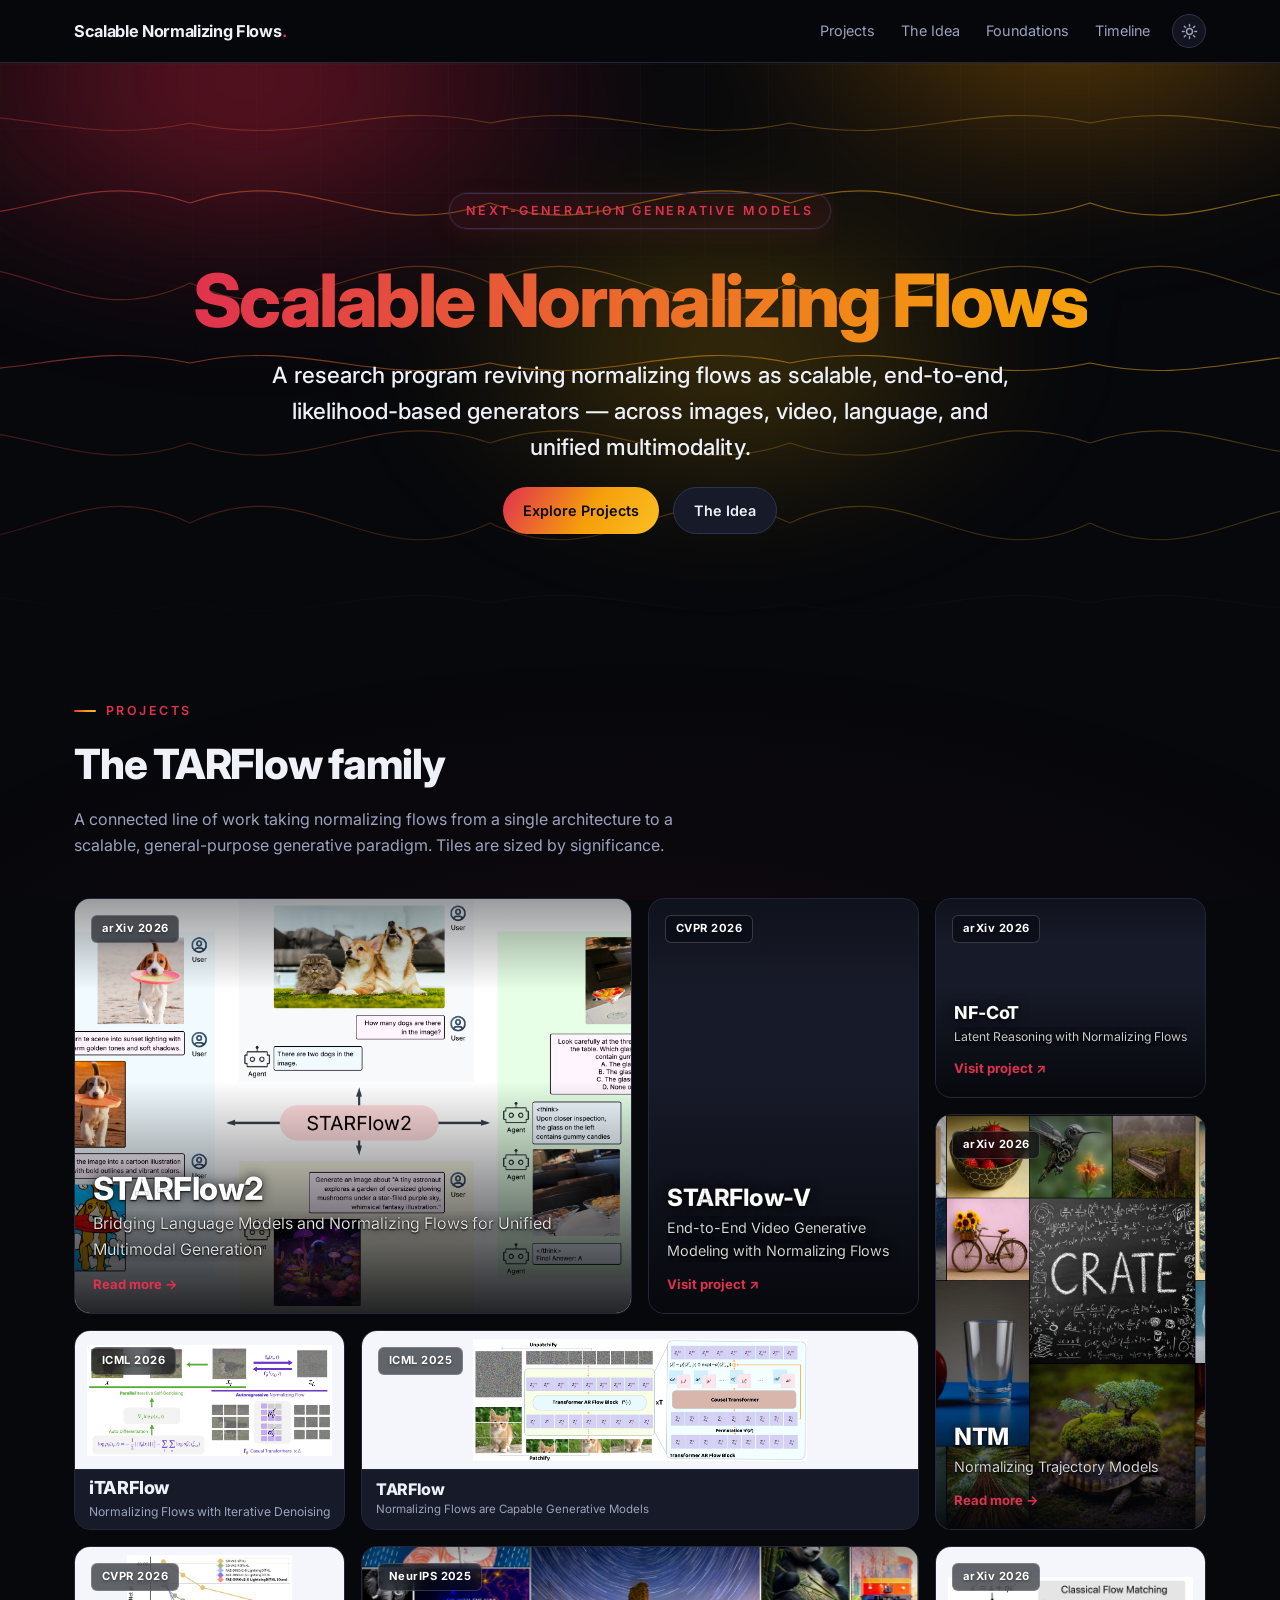
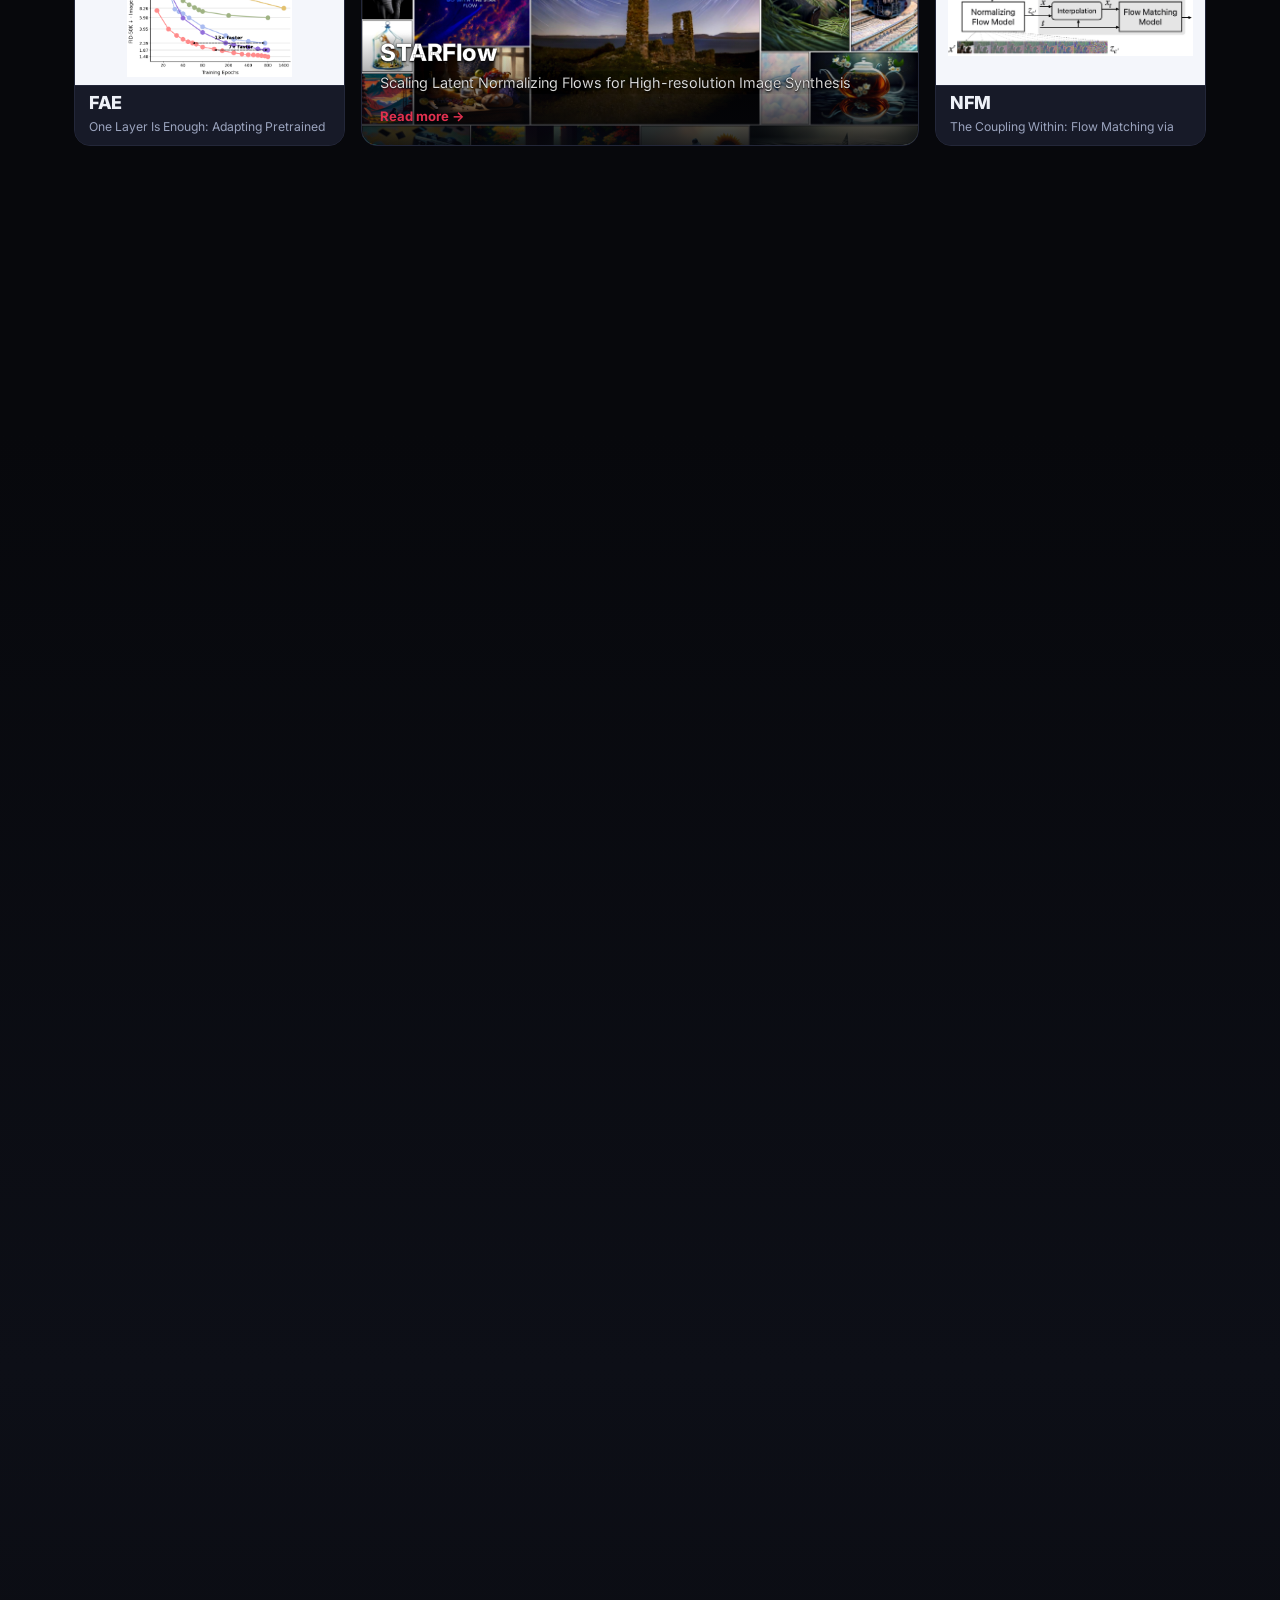
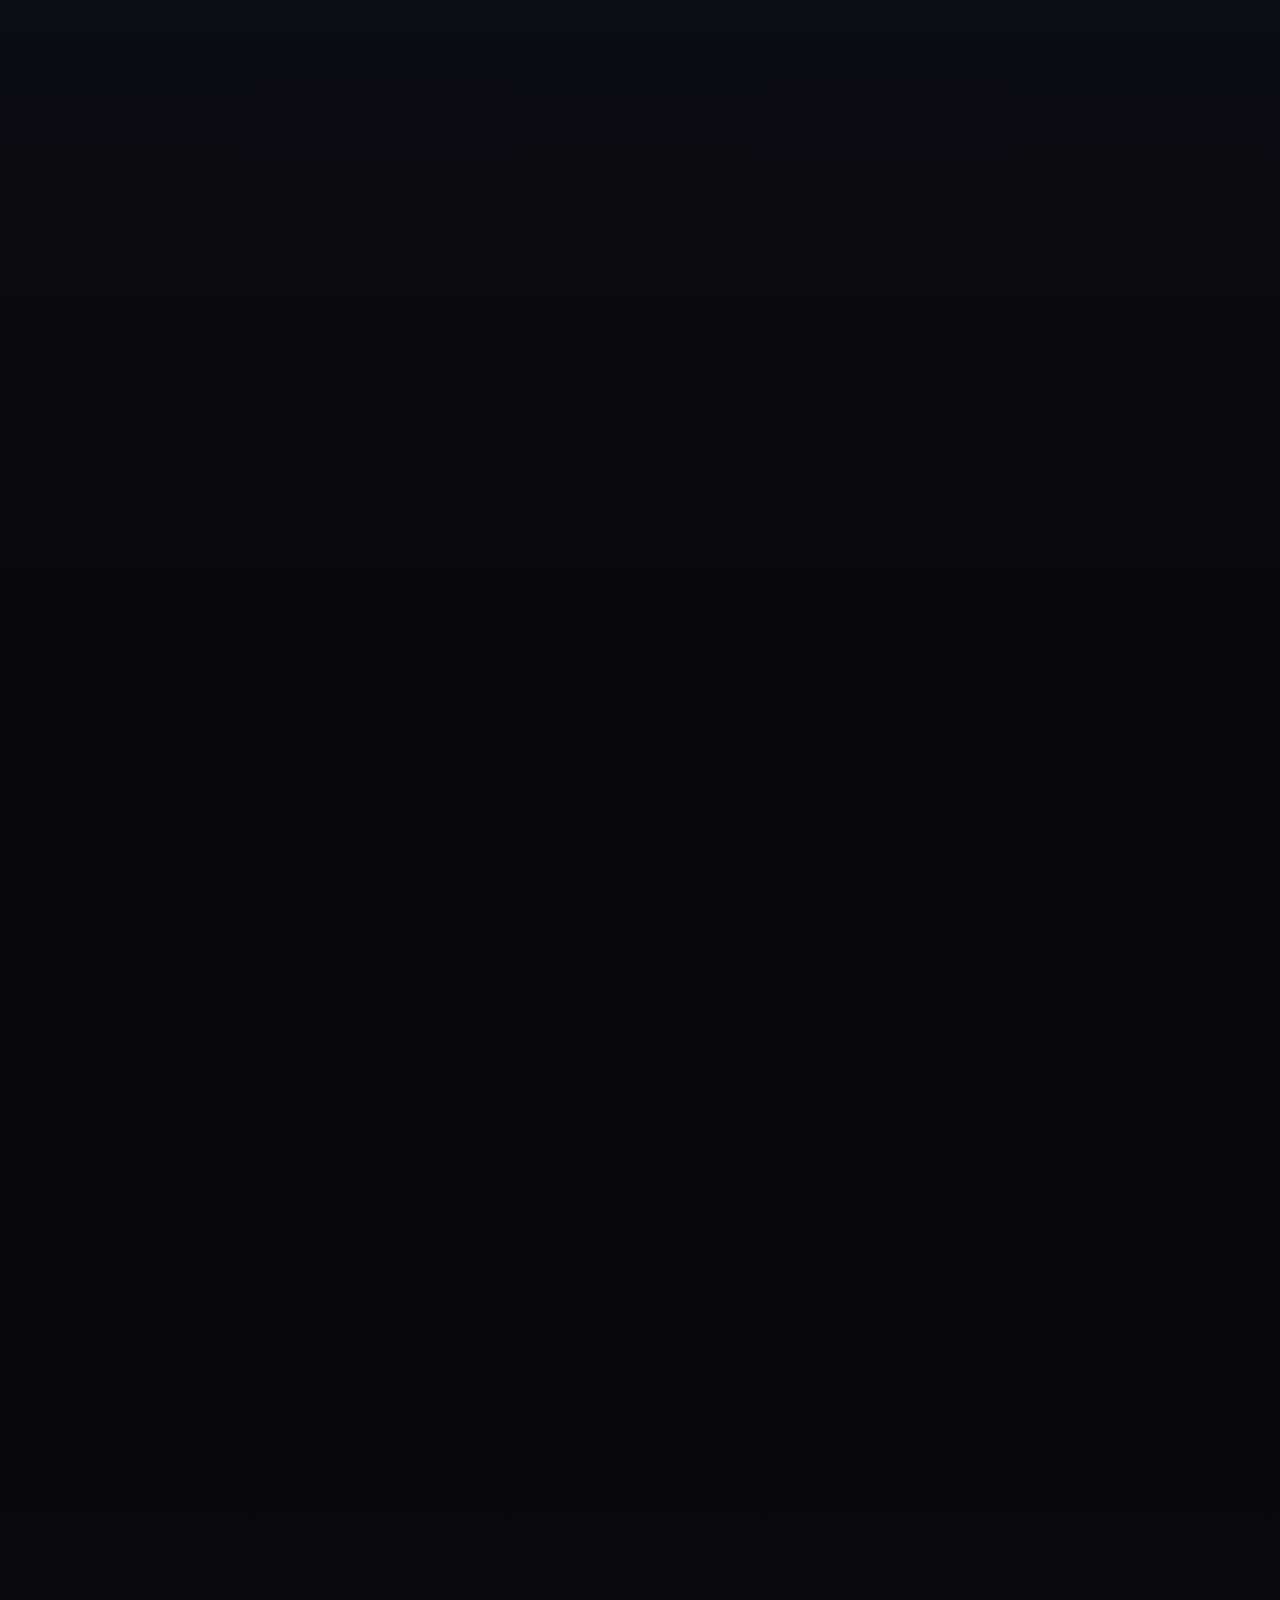
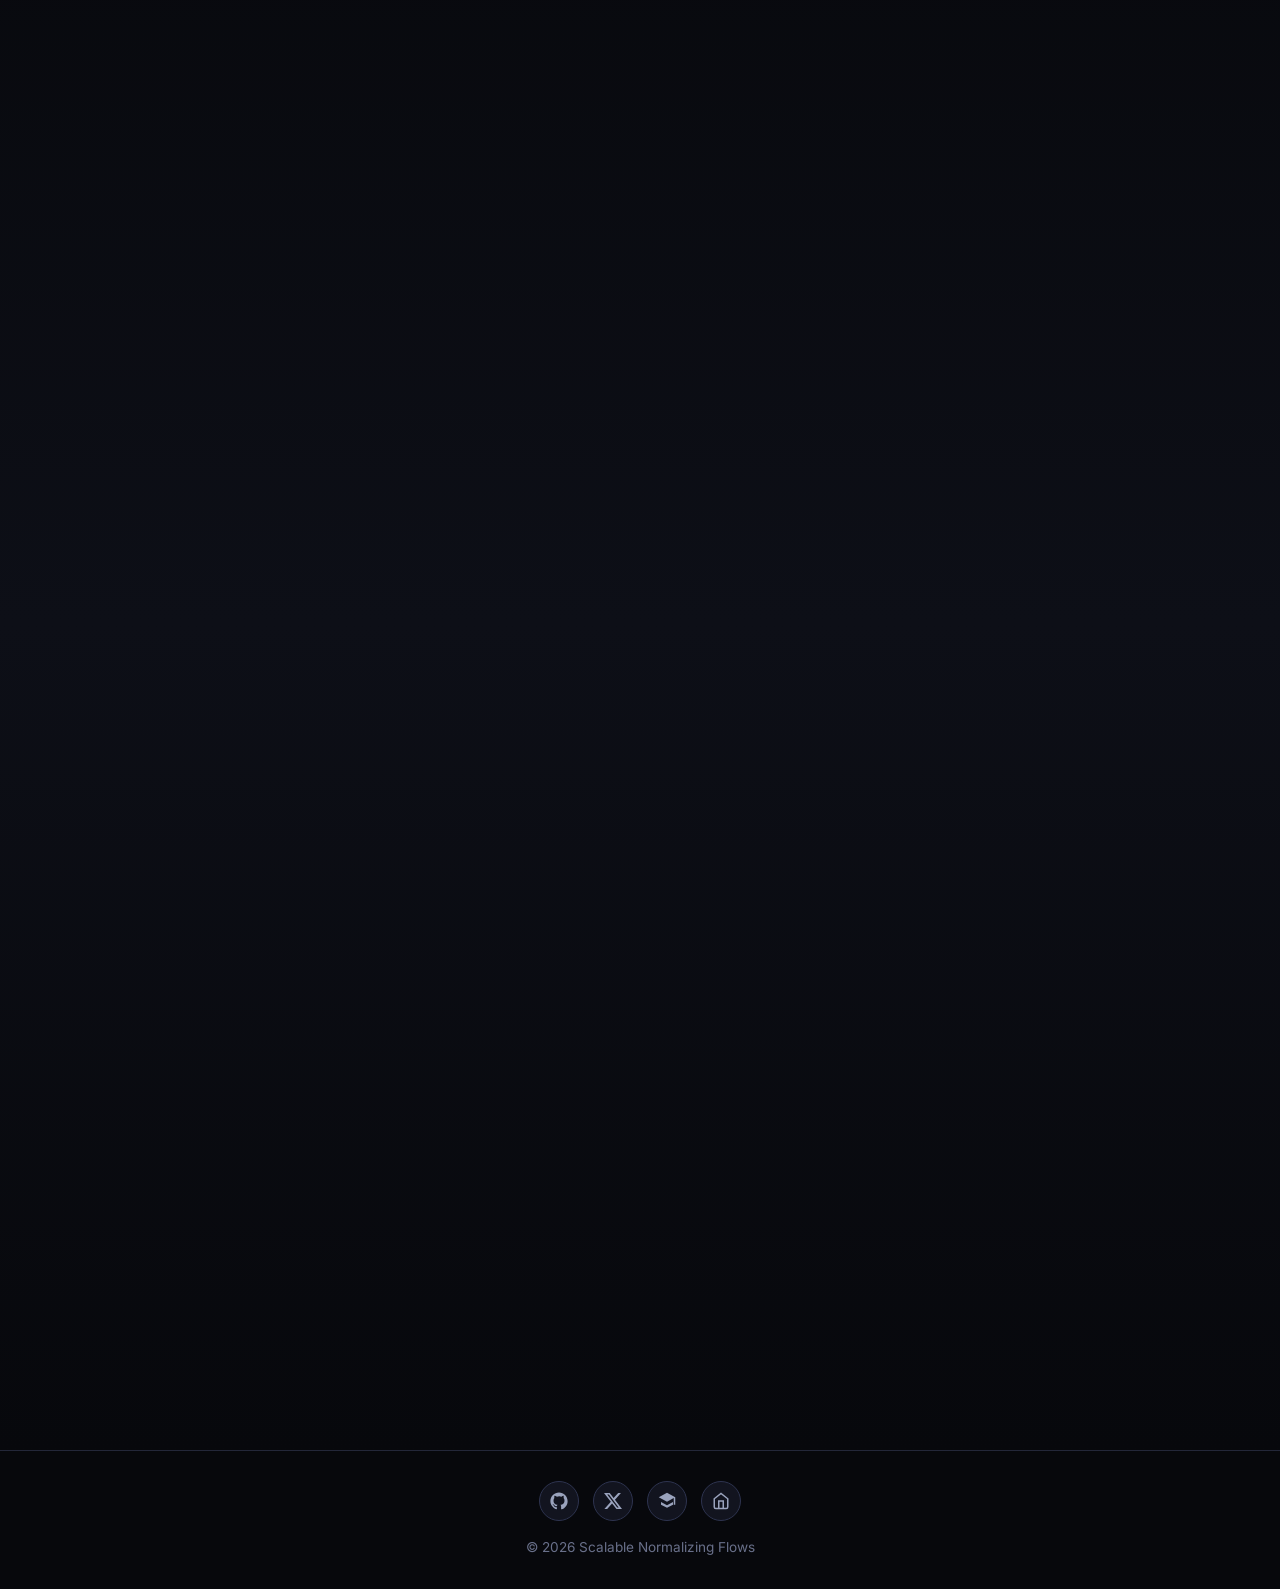
==== commit 6ee9cfbe: "add" ====
--- a/index.html
+++ b/index.html
@@ -222,6 +222,7 @@
     <div class="lineage-row reveal">
       <a class="prior" href="https://arxiv.org/abs/1410.8516" target="_blank" rel="noopener"><div class="prior-top"><span class="prior-name">NICE</span><span class="prior-year">2014</span></div><div class="prior-auth">arXiv 2014</div><p class="prior-desc">NICE: Non-linear Independent Components Estimation</p></a>
       <a class="prior" href="https://arxiv.org/abs/1605.08803" target="_blank" rel="noopener"><div class="prior-top"><span class="prior-name">RealNVP</span><span class="prior-year">2016</span></div><div class="prior-auth">ICLR 2017</div><p class="prior-desc">Density Estimation using Real NVP</p></a>
+      <a class="prior" href="https://arxiv.org/abs/1606.04934" target="_blank" rel="noopener"><div class="prior-top"><span class="prior-name">IAF</span><span class="prior-year">2016</span></div><div class="prior-auth">NeurIPS 2016</div><p class="prior-desc">Improving Variational Inference with Inverse Autoregressive Flow</p></a>
       <a class="prior" href="https://arxiv.org/abs/1705.07057" target="_blank" rel="noopener"><div class="prior-top"><span class="prior-name">MAF</span><span class="prior-year">2017</span></div><div class="prior-auth">NeurIPS 2017</div><p class="prior-desc">Masked Autoregressive Flow for Density Estimation</p></a>
       <a class="prior" href="https://arxiv.org/abs/1807.03039" target="_blank" rel="noopener"><div class="prior-top"><span class="prior-name">Glow</span><span class="prior-year">2018</span></div><div class="prior-auth">NeurIPS 2018</div><p class="prior-desc">Glow: Generative Flow with Invertible 1x1 Convolutions</p></a>
       <a class="prior" href="https://arxiv.org/abs/1902.00275" target="_blank" rel="noopener"><div class="prior-top"><span class="prior-name">Flow++</span><span class="prior-year">2019</span></div><div class="prior-auth">ICML 2019</div><p class="prior-desc">Flow++: Improving Flow-Based Generative Models with Variational Dequantization and Architecture Design</p></a>
